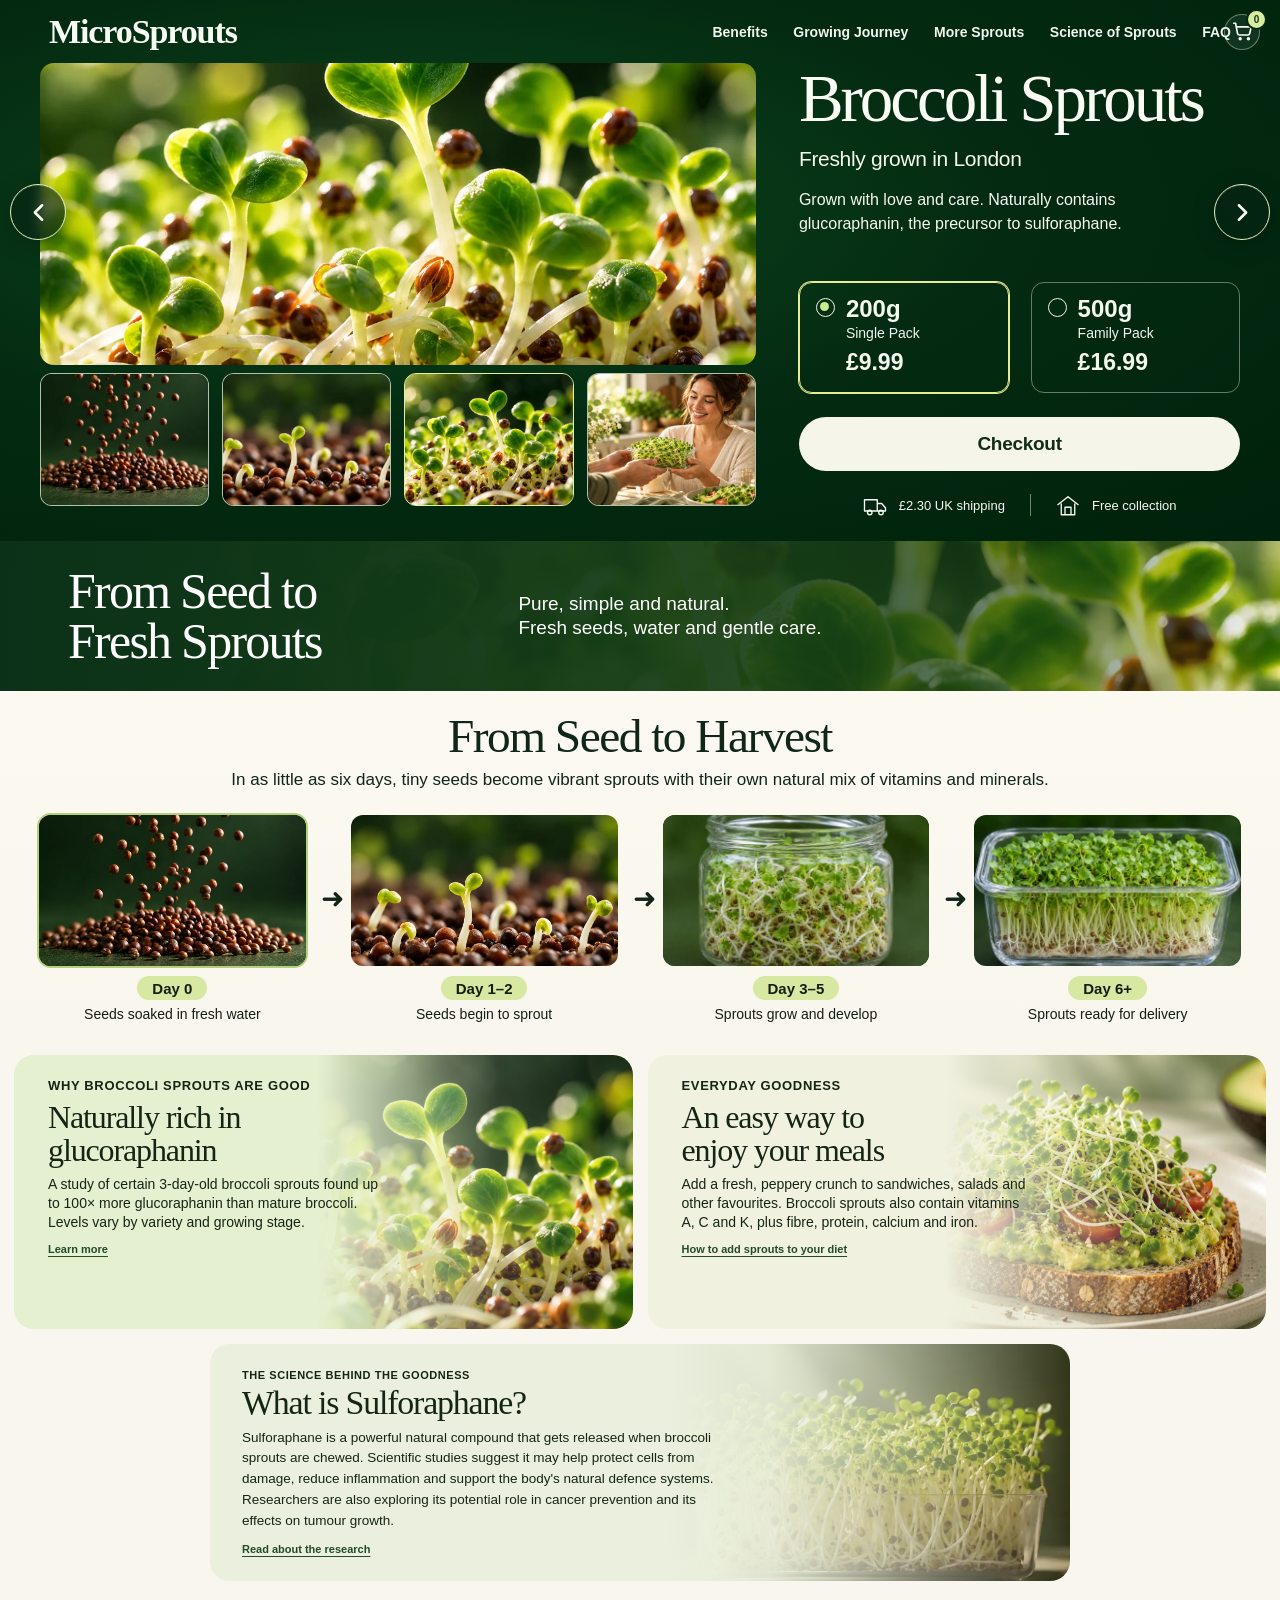
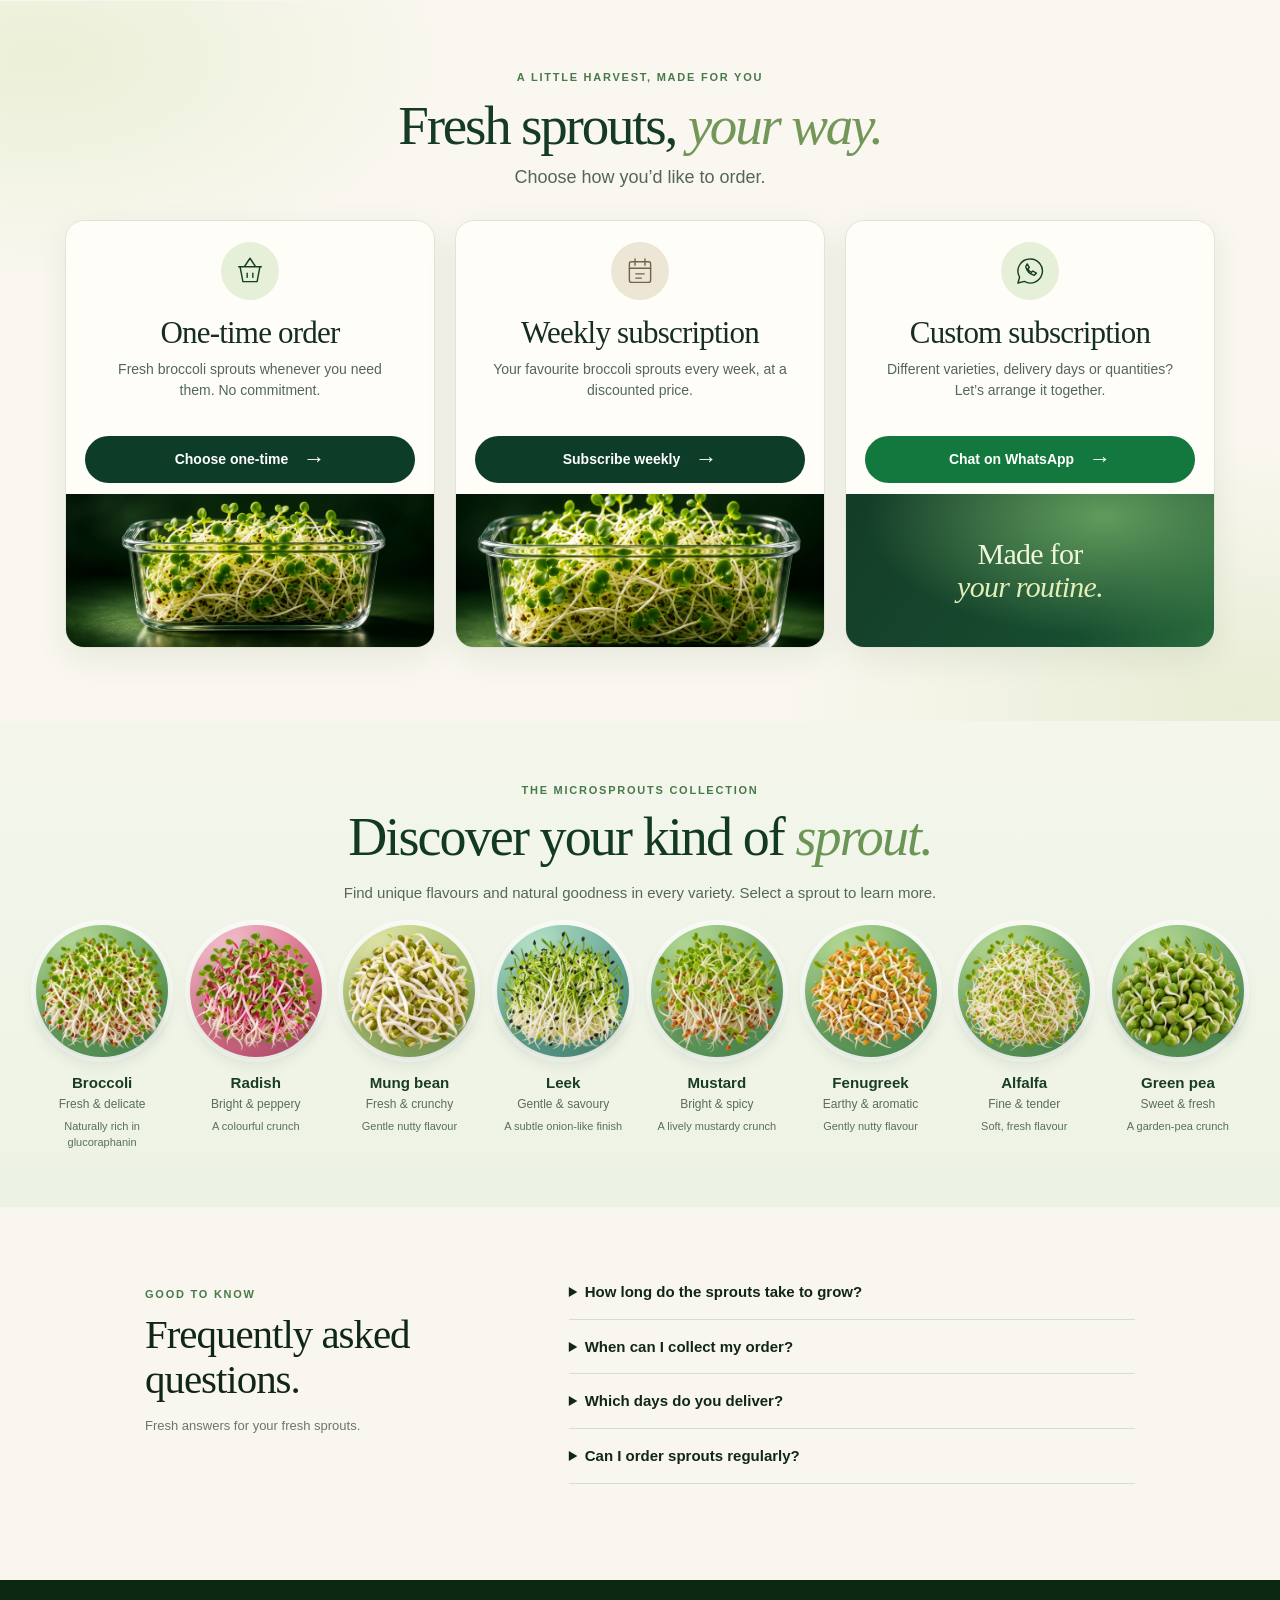
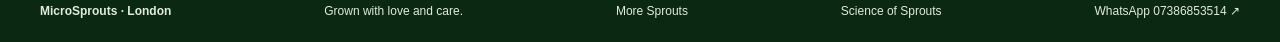
==== index.html @ b07bf392 "Show Broccoli macro as initial homepage photo and highlight third thumbnail" ====
<!doctype html>
<html lang="en-GB">
<head>
<meta charset="utf-8">
<meta name="viewport" content="width=device-width, initial-scale=1">
<meta name="theme-color" content="#042b12">
<meta name="description" content="MicroSprouts — fresh broccoli sprouts in London. Single Pack 200g £9.99, Family Pack 500g £16.99. Free collection or £2.30 UK shipping.">
<meta property="og:type" content="website">
<meta property="og:title" content="MicroSprouts — Fresh broccoli sprouts, grown in London">
<meta property="og:description" content="Fresh broccoli sprouts grown in small batches. Explore our Single Pack and Family Pack, then arrange collection or UK shipping.">
<title>MicroSprouts | Freshly grown in London</title>
<link rel="preload" as="image" href="assets/single-ornate-wide-v1.svg">
<link rel="preconnect" href="https://images.pexels.com" crossorigin>
<link rel="stylesheet" href="comp.css?v=sprout-gallery-4">
<link rel="stylesheet" href="hero-varieties.css?v=9">

<link rel="stylesheet" href="basket-flow.css?v=14">
<link rel="stylesheet" href="basket-crosspage.css?v=4">
<script src="comp.js?v=basket-preview-2" defer></script>
<script src="hero-varieties.js?v=15" defer></script>
<script src="cart-preview.js?v=20" defer></script>

</head>
<body>
<main id="top">
  <div class="site-hero" id="hero" data-hero-variety="broccoli">
    <header class="comp-nav">
      <a href="#top" class="wordmark">MicroSprouts</a>
      <nav aria-label="Main navigation">
        <ul class="comp-nav-links" id="nav-links">
          <li><a href="#benefits">Benefits</a></li>
          <li><a href="#journey">Growing Journey</a></li>
          <li><a href="sprouts.html">More Sprouts</a></li>
          <li><a href="science.html">Science of Sprouts</a></li>
          <li><a href="#faq">FAQ</a></li>
        </ul>
      </nav>
      <button type="button" class="nav-cart" id="open-cart" aria-label="Open shopping basket, 0 items" aria-haspopup="dialog" aria-controls="cart-overlay">
        <svg viewBox="0 0 24 24" aria-hidden="true" fill="none" stroke="currentColor" stroke-width="1.75" stroke-linecap="round" stroke-linejoin="round"><path d="M3 3h2l2.1 11.2a2 2 0 0 0 2 1.6h9.3a2 2 0 0 0 2-1.6L22 7H6"/><circle cx="10" cy="20" r="1"/><circle cx="19" cy="20" r="1"/></svg>
        <span class="nav-cart__count" id="nav-cart-count" aria-hidden="true">0</span>
      </button>
      <button type="button" class="menu-btn" id="menu-toggle" aria-controls="nav-links" aria-expanded="false">Menu ☰</button>
    </header>
    <nav class="hero-variety-nav" aria-label="Browse sprout varieties">
      <button type="button" class="hero-variety-arrow hero-variety-arrow--prev" id="hero-variety-prev" aria-label="Previous sprout variety"><svg viewBox="0 0 24 24" aria-hidden="true"><path d="m15 18-6-6 6-6"/></svg></button>
      <button type="button" class="hero-variety-arrow hero-variety-arrow--next" id="hero-variety-next" aria-label="Next sprout variety"><svg viewBox="0 0 24 24" aria-hidden="true"><path d="m9 18 6-6-6-6"/></svg></button>
    </nav>
    <section class="hero-content" id="products" aria-labelledby="product-heading">
      <div class="product-gallery" id="hero-product-gallery" aria-label="Broccoli sprouts gallery">
        <div class="gallery-main">
          <img id="hero-photo" src="assets/approved/macro.webp" width="1600" height="900" alt="Close-up of fresh broccoli sprouts, fine stems and paired green leaves" fetchpriority="high" decoding="async">
        </div>
        <div class="gallery-thumbs" id="gallery-thumbs">
          <button class="gallery-thumb" type="button" data-gallery="seeds" aria-label="View broccoli seeds ready to grow" aria-pressed="false"><img src="assets/approved/seeds.webp" width="400" height="300" alt="Broccoli seeds ready to grow" decoding="async"></button>
          <button class="gallery-thumb" type="button" data-gallery="germination" aria-label="View broccoli seeds germinating" aria-pressed="false"><img src="assets/approved/germination.webp" width="400" height="300" alt="Broccoli seeds starting to germinate" decoding="async"></button>
          <button class="gallery-thumb" type="button" data-gallery="macro" aria-label="View a close-up of broccoli sprouts" aria-pressed="true"><img src="assets/approved/macro.webp" width="400" height="300" alt="Fine stems and paired broccoli sprout leaves" decoding="async"></button>
          <button class="gallery-thumb" type="button" data-gallery="woman" aria-label="View a lifestyle image of a woman enjoying fresh greens" aria-pressed="false"><img src="assets/approved/woman.webp" width="400" height="300" alt="Woman enjoying fresh greens" decoding="async"></button>
        </div>
      </div>

      <div class="product-panel" id="hero-variety-panel">
        <div class="hero-variety-slide" id="hero-variety-slide">
          <h1 id="product-heading" aria-live="polite" aria-atomic="true">Broccoli Sprouts</h1>
        <p class="tagline">Freshly grown in London</p>
        <p class="description">Grown with love and care. Naturally contains glucoraphanin, the precursor to sulforaphane.</p>
        <div class="package-options" id="hero-package-options" aria-label="Choose your broccoli sprouts pack">

          <button type="button" class="package-option" data-pack="200" aria-pressed="true">
            <span class="radio-circle" aria-hidden="true"></span>
            <span class="package-info"><strong class="package-grams">200g</strong><span class="package-title">Single Pack</span><strong class="package-price">£9.99</strong></span>
          </button>
          <button type="button" class="package-option" data-pack="500" aria-pressed="false">
            <span class="radio-circle" aria-hidden="true"></span>
            <span class="package-info"><strong class="package-grams">500g</strong><span class="package-title">Family Pack</span><strong class="package-price">£16.99</strong></span>
          </button>
        </div>
        <button type="button" class="checkout-btn" data-pack="200" data-cart-open data-frequency="once" id="checkout-button" data-variety="broccoli" aria-label="Open shopping basket for this broccoli pack">Checkout</button>
        <div class="delivery-highlights">
          <span><svg viewBox="0 0 32 32" aria-hidden="true"><path d="M2 9h17v15H2zM19 14h6l5 6v4H19z"/><circle cx="9" cy="26" r="3"/><circle cx="24" cy="26" r="3"/></svg>£2.30 UK shipping</span>
          <i class="line" aria-hidden="true"></i>
          <span><svg viewBox="0 0 32 32" aria-hidden="true"><path d="M2 16 16 5l14 11M7 14v15h18V14M12 29V19h8v10"/></svg>Free collection</span>
          </div>
        </div>
      </div>
    </section>
  </div>

  <section class="banner" id="story" aria-labelledby="story-title">
    <h2 class="serif" id="story-title">From Seed to<br>Fresh Sprouts</h2>
    <p>Pure, simple and natural.<br>Fresh seeds, water and gentle care.</p>
  </section>

  <section class="growth-section" id="journey" aria-labelledby="journey-title">
    <h2 class="serif" id="journey-title">From Seed to Harvest</h2>
    <p class="growth-intro">In as little as six days, tiny seeds become vibrant sprouts with their own natural mix of vitamins and minerals.</p>
    <div class="growth-grid" role="group" aria-label="Our fresh sprout growing stages">
      <button type="button" class="growth-item" data-stage="0" aria-pressed="true" aria-label="Day zero: seeds soaked in fresh water">
        <span class="growth-image"><img src="assets/approved/seeds.webp" width="600" height="400" alt="Brown broccoli seeds ready for sprouting" loading="lazy" decoding="async"></span>
        <span class="day-badge">Day 0</span>
        <span class="growth-caption">Seeds soaked in fresh water</span>
      </button>
      <button type="button" class="growth-item" data-stage="1" aria-pressed="false" aria-label="Day one to two: seeds begin to sprout">
        <span class="growth-image"><img src="assets/approved/germination.webp" width="600" height="400" alt="Tiny broccoli sprouts emerging from seeds" loading="lazy" decoding="async"></span>
        <span class="day-badge">Day 1–2</span>
        <span class="growth-caption">Seeds begin to sprout</span>
      </button>
      <button type="button" class="growth-item" data-stage="2" aria-pressed="false" aria-label="Day three to five: young sprouts grow and develop">
        <span class="growth-image"><img src="assets/approved/day3-5-broccoli-2026.webp" width="1100" height="733" alt="Developing broccoli sprouts with delicate stems and paired green leaves growing in a clear glass jar" loading="lazy" decoding="async"></span>
        <span class="day-badge">Day 3–5</span>
        <span class="growth-caption">Sprouts grow and develop</span>
      </button>
      <button type="button" class="growth-item" data-stage="3" aria-pressed="false" aria-label="Day six and later: fresh sprouts ready for delivery">
        <span class="growth-image"><img src="assets/approved/day6-broccoli-2026.webp" width="1100" height="733" alt="Dense fresh broccoli sprouts with small green leaves in a rectangular glass container ready for harvest" loading="lazy" decoding="async"></span>
        <span class="day-badge">Day 6+</span>
        <span class="growth-caption">Sprouts ready for delivery</span>
      </button>
    </div>
  </section>

  <section class="benefits-section" id="benefits" aria-label="Broccoli sprouts and everyday goodness">
    <article class="benefit-card">
      <img class="benefit-bg" src="assets/approved/macro.webp" width="600" height="400" alt="" loading="lazy" decoding="async">
      <div class="benefit-eyebrow">WHY BROCCOLI SPROUTS ARE GOOD</div>
      <h3 class="serif">Naturally rich in<br>glucoraphanin</h3>
      <p>A study of certain 3-day-old broccoli sprouts found up to 100× more glucoraphanin than mature broccoli. Levels vary by variety and growing stage.</p>
      <a class="research-link" href="science.html#top">Learn more</a>
    </article>
    <article class="benefit-card">
      <img class="benefit-bg" src="assets/approved/toast.webp" width="600" height="400" alt="" loading="lazy" decoding="async">
      <div class="benefit-eyebrow">EVERYDAY GOODNESS</div>
      <h3 class="serif">An easy way to<br>enjoy your meals</h3>
      <p>Add a fresh, peppery crunch to sandwiches, salads and other favourites. Broccoli sprouts also contain vitamins A, C and K, plus fibre, protein, calcium and iron.</p>
      <a class="research-link" href="sprouts.html#how-to-eat">How to add sprouts to your diet</a>
    </article>
    <article class="benefit-card benefit-card--sulforaphane" aria-labelledby="sulforaphane-title">
      <img class="benefit-bg" src="assets/tray.webp" alt="" loading="lazy" width="520" height="300">
      <div class="benefit-eyebrow">THE SCIENCE BEHIND THE GOODNESS</div>
      <h3 class="serif" id="sulforaphane-title">What is Sulforaphane?</h3>
      <p>Sulforaphane is a powerful natural compound that gets released when broccoli sprouts are chewed. Scientific studies suggest it may help protect cells from damage, reduce inflammation and support the body's natural defence systems. Researchers are also exploring its potential role in cancer prevention and its effects on tumour growth.</p>
      <a class="research-link" href="science.html#top">Read about the research</a>
    </article>
  </section>

  <section class="order-choice-section" id="order-options" aria-labelledby="order-options-title">
    <div class="order-choice-section__intro">
      <p class="sprout-showcase__eyebrow">A LITTLE HARVEST, MADE FOR YOU</p>
      <h2 class="serif" id="order-options-title">Fresh sprouts, <em>your way.</em></h2>
      <p>Choose how you’d like to order.</p>
    </div>
    <div class="order-choice-grid">
      <article class="order-choice-card">
        <div class="order-choice-card__icon" aria-hidden="true">
          <svg viewBox="0 0 48 48" fill="none" stroke="currentColor" stroke-width="2" stroke-linecap="round" stroke-linejoin="round"><path d="M10 18h28l-4 21H14L10 18ZM16 18l8-12 8 12M8 18h32M20 27v6M28 27v6"/></svg>
        </div>
        <h3 class="serif">One-time order</h3>
        <p>Fresh broccoli sprouts whenever you need them. No commitment.</p>
        <a class="order-choice-card__action" href="#basket" data-cart-open data-frequency="once">Choose one-time <span aria-hidden="true">→</span></a>
        <div class="order-choice-card__visual">
          <img src="assets/approved/week.webp" width="512" height="340" loading="lazy" decoding="async" alt="Freshly grown broccoli sprouts">
        </div>
      </article>
      <article class="order-choice-card">
        <div class="order-choice-card__icon order-choice-card__icon--warm" aria-hidden="true">
          <svg viewBox="0 0 48 48" fill="none" stroke="currentColor" stroke-width="2" stroke-linecap="round" stroke-linejoin="round"><rect x="9" y="11" width="30" height="29" rx="3"/><path d="M17 7v9M31 7v9M9 20h30M18 28h12M18 34h8"/></svg>
        </div>
        <h3 class="serif">Weekly subscription</h3>
        <p>Your favourite broccoli sprouts every week, at a discounted price.</p>
        <a class="order-choice-card__action" href="#basket" data-cart-open data-frequency="weekly">Subscribe weekly <span aria-hidden="true">→</span></a>
        <div class="order-choice-card__visual">
          <img src="assets/approved/family.webp" width="512" height="340" loading="lazy" decoding="async" alt="A freshly grown family-size harvest of broccoli sprouts">
        </div>
      </article>
      <article class="order-choice-card order-choice-card--custom">
        <div class="order-choice-card__icon" aria-hidden="true">
          <svg viewBox="0 0 48 48" fill="none" stroke="currentColor" stroke-width="2" stroke-linecap="round" stroke-linejoin="round"><path d="M24 7a17 17 0 0 0-14.7 25.5L7 41l9-2.3A17 17 0 1 0 24 7Z"/><path d="M18 18c1.5 6 6 10.5 12 12l3-3-5-3-2 2c-2-1-4-3-5-5l2-2-3-5-2 4Z"/></svg>
        </div>
        <h3 class="serif">Custom subscription</h3>
        <p>Different varieties, delivery days or quantities? Let’s arrange it together.</p>
        <a class="order-choice-card__action order-choice-card__action--whatsapp" href="https://wa.me/447386853514?text=Hello%20MicroSprouts%21%20I%27d%20like%20to%20discuss%20a%20custom%20sprouts%20subscription." target="_blank" rel="noopener noreferrer">Chat on WhatsApp <span aria-hidden="true">→</span></a>
        <div class="order-choice-card__visual order-choice-card__visual--custom" aria-hidden="true">
          <span class="order-choice-card__custom-emblem">Made for<br><em>your routine.</em></span>
        </div>
      </article>
    </div>
  </section>

  <section class="sprout-showcase" id="explore-sprouts" aria-labelledby="sprout-showcase-title">
    <div class="sprout-showcase__intro">
      <p class="sprout-showcase__eyebrow">THE MICROSPROUTS COLLECTION</p>
      <h2 class="serif" id="sprout-showcase-title">Discover your kind of <em>sprout.</em></h2>
      <p>Find unique flavours and natural goodness in every variety. Select a sprout to learn more.</p>
    </div>
    <div class="sprout-gallery">
      <div class="sprout-gallery__viewport" id="sprout-scroll" aria-label="All eight sprout varieties">
        <div class="sprout-gallery__grid">
        <a class="sprout-tile" href="sprouts.html#broccoli" aria-label="Discover Broccoli sprouts">
          <span class="sprout-orb sprout-orb--broccoli">
            <span class="sprout-orb__letter" aria-hidden="true">B</span>
            <span class="sprout-orb__photo" aria-hidden="true" style="background-image:url('assets/sprout-orbs/broccoli.webp')"></span>
          </span>
          <strong class="sprout-tile__title">Broccoli</strong>
          <span class="sprout-tile__subtitle">Fresh & delicate</span>
          <span class="sprout-tile__price">Naturally rich in glucoraphanin</span>
        </a>
        <a class="sprout-tile" href="sprouts.html#radish" aria-label="Discover Radish sprouts">
          <span class="sprout-orb sprout-orb--radish">
            <span class="sprout-orb__letter" aria-hidden="true">R</span>
            <span class="sprout-orb__photo" aria-hidden="true" style="background-image:url('assets/sprout-orbs/radish.webp')"></span>
          </span>
          <strong class="sprout-tile__title">Radish</strong>
          <span class="sprout-tile__subtitle">Bright & peppery</span>
          <span class="sprout-tile__price">A colourful crunch</span>
        </a>
        <a class="sprout-tile" href="sprouts.html#mung-bean" aria-label="Discover Mung bean sprouts">
          <span class="sprout-orb sprout-orb--mung">
            <span class="sprout-orb__letter" aria-hidden="true">M</span>
            <span class="sprout-orb__photo" aria-hidden="true" style="background-image:url('assets/sprout-orbs/mung-bean.webp')"></span>
          </span>
          <strong class="sprout-tile__title">Mung bean</strong>
          <span class="sprout-tile__subtitle">Fresh & crunchy</span>
          <span class="sprout-tile__price">Gentle nutty flavour</span>
        </a>
        <a class="sprout-tile" href="sprouts.html#leek" aria-label="Discover Leek sprouts">
          <span class="sprout-orb sprout-orb--leek">
            <span class="sprout-orb__letter" aria-hidden="true">L</span>
            <span class="sprout-orb__photo" aria-hidden="true" style="background-image:url('assets/sprout-orbs/leek.webp')"></span>
          </span>
          <strong class="sprout-tile__title">Leek</strong>
          <span class="sprout-tile__subtitle">Gentle & savoury</span>
          <span class="sprout-tile__price">A subtle onion-like finish</span>
        </a>
        <a class="sprout-tile" href="sprouts.html#mustard" aria-label="Discover Mustard sprouts">
          <span class="sprout-orb sprout-orb--mustard">
            <span class="sprout-orb__photo" aria-hidden="true" style="background-image:url('assets/sprout-orbs/mustard.webp')"></span>
          </span>
          <strong class="sprout-tile__title">Mustard</strong>
          <span class="sprout-tile__subtitle">Bright & spicy</span>
          <span class="sprout-tile__price">A lively mustardy crunch</span>
        </a>
        <a class="sprout-tile" href="sprouts.html#fenugreek" aria-label="Discover Fenugreek sprouts">
          <span class="sprout-orb sprout-orb--fenugreek">
            <span class="sprout-orb__photo" aria-hidden="true" style="background-image:url('assets/sprout-orbs/fenugreek.webp')"></span>
          </span>
          <strong class="sprout-tile__title">Fenugreek</strong>
          <span class="sprout-tile__subtitle">Earthy & aromatic</span>
          <span class="sprout-tile__price">Gently nutty flavour</span>
        </a>
        <a class="sprout-tile" href="sprouts.html#alfalfa" aria-label="Discover Alfalfa sprouts">
          <span class="sprout-orb sprout-orb--alfalfa">
            <span class="sprout-orb__photo" aria-hidden="true" style="background-image:url('assets/sprout-orbs/alfalfa.webp')"></span>
          </span>
          <strong class="sprout-tile__title">Alfalfa</strong>
          <span class="sprout-tile__subtitle">Fine & tender</span>
          <span class="sprout-tile__price">Soft, fresh flavour</span>
        </a>
        <a class="sprout-tile" href="sprouts.html#green-pea" aria-label="Discover Green pea sprouts">
          <span class="sprout-orb sprout-orb--green-pea">
            <span class="sprout-orb__photo" aria-hidden="true" style="background-image:url('assets/sprout-orbs/green-pea.webp')"></span>
          </span>
          <strong class="sprout-tile__title">Green pea</strong>
          <span class="sprout-tile__subtitle">Sweet & fresh</span>
          <span class="sprout-tile__price">A garden-pea crunch</span>
        </a>
        </div>
      </div>
    </div>
  </section>

  <section class="faq" id="faq" aria-labelledby="faq-title">
    <div class="faq-inner">
      <div class="faq-intro">
        <p class="faq-eyebrow">GOOD TO KNOW</p>
        <h2 class="serif" id="faq-title">Frequently asked<br>questions.</h2>
        <p>Fresh answers for your fresh sprouts.</p>
      </div>
      <div class="faq-questions">
        <details><summary>How long do the sprouts take to grow?</summary><p>At least six days. The website requires seven days' advance notice to allow a buffer.</p></details>
        <details><summary>When can I collect my order?</summary><p>Collection can be requested on any day, subject to an agreed collection window. The location is confirmed privately.</p></details>
        <details><summary>Which days do you deliver?</summary><p>Shipping is available across the UK, with preferred dates Tuesday to Friday. It costs £2.30 for one-time orders and is free with weekly subscriptions.</p></details>
        <details><summary>Can I order sprouts regularly?</summary><p>Yes. Choose a weekly or fortnightly subscription at checkout, with lower pack prices and free UK shipping. Stripe automatically bills each period, and you can manage or cancel future renewals through the secure customer portal.</p></details>
      </div>

    </div>
  </section>
</main>

  <div id="cart-overlay" class="cart-overlay" hidden>
    <div class="cart-overlay__backdrop" data-cart-close aria-hidden="true"></div>
    <section class="cart-overlay__panel basket-flow" id="basket" role="dialog" aria-modal="true" aria-labelledby="basket-title" tabindex="-1">
      <div class="cart-overlay__top">
        <div>
          <h2 id="basket-title" class="serif basket-drawer-title">Your basket</h2>
        </div>
        <button type="button" class="cart-overlay__close" id="close-cart" data-cart-close aria-label="Close shopping basket">Close <span aria-hidden="true">×</span></button>
      </div>
      <form id="basket-flow-form" class="basket-flow__form" novalidate>
        <div class="basket-flow__body">
          <div class="basket-flow__empty" id="basket-empty">
            <p>Your basket is empty.</p>
            <button type="button" id="basket-start" class="basket-flow__start" aria-expanded="false" aria-controls="basket-sprout-picker">Add Sprouts <span aria-hidden="true">+</span></button>
            
          </div>
          <div id="basket-picker-home" class="basket-flow__picker-home">
          <section class="basket-sprout-picker" id="basket-sprout-picker" aria-label="Choose your sprouts" hidden>
              <div class="basket-sprout-picker__heading">
                <span>Add Your Favorite</span>
              </div>
              <div id="basket-sprout-track" class="basket-sprout-track" role="list" aria-roledescription="carousel" aria-label="Eight draggable sprout varieties">
                <article role="listitem" class="basket-sprout-card basket-sprout-card--broccoli" data-sprout-card="broccoli" aria-label="Broccoli sprouts">
                  <button type="button" class="basket-sprout-card__hit" data-sprout-add="broccoli" aria-label="Add Broccoli sprouts to basket">
                    <span class="basket-sprout-card__visual"><img src="assets/sprout-orbs/broccoli.webp" width="260" height="136" alt="Broccoli sprouts" loading="lazy" draggable="false" decoding="async"></span>
                    <span class="basket-sprout-card__content">
                      <span class="basket-sprout-card__name">Broccoli sprouts</span>
                      <span class="basket-sprout-card__description">Fresh · gently peppery</span>
                    </span>
                  </button>
                </article>
                <article role="listitem" class="basket-sprout-card basket-sprout-card--radish" data-sprout-card="radish" aria-label="Radish sprouts">
                  <button type="button" class="basket-sprout-card__hit" data-sprout-add="radish" aria-label="Add Radish sprouts to basket">
                    <span class="basket-sprout-card__visual"><img src="assets/sprout-orbs/radish.webp" width="260" height="136" alt="Radish sprouts" loading="lazy" draggable="false" decoding="async"></span>
                    <span class="basket-sprout-card__content">
                      <span class="basket-sprout-card__name">Radish sprouts</span>
                      <span class="basket-sprout-card__description">Bold · peppery</span>
                    </span>
                  </button>
                </article>
                <article role="listitem" class="basket-sprout-card basket-sprout-card--mung-bean" data-sprout-card="mung-bean" aria-label="Mung bean sprouts">
                  <button type="button" class="basket-sprout-card__hit" data-sprout-add="mung-bean" aria-label="Add Mung bean sprouts to basket">
                    <span class="basket-sprout-card__visual"><img src="assets/sprout-orbs/mung-bean.webp" width="260" height="136" alt="Mung bean sprouts" loading="lazy" draggable="false" decoding="async"></span>
                    <span class="basket-sprout-card__content">
                      <span class="basket-sprout-card__name">Mung bean sprouts</span>
                      <span class="basket-sprout-card__description">Crunchy · mild</span>
                    </span>
                  </button>
                </article>
                <article role="listitem" class="basket-sprout-card basket-sprout-card--leek" data-sprout-card="leek" aria-label="Leek sprouts">
                  <button type="button" class="basket-sprout-card__hit" data-sprout-add="leek" aria-label="Add Leek sprouts to basket">
                    <span class="basket-sprout-card__visual"><img src="assets/sprout-orbs/leek.webp" width="260" height="136" alt="Leek sprouts" loading="lazy" draggable="false" decoding="async"></span>
                    <span class="basket-sprout-card__content">
                      <span class="basket-sprout-card__name">Leek sprouts</span>
                      <span class="basket-sprout-card__description">Delicate · savoury</span>
                    </span>
                  </button>
                </article>
                <article role="listitem" class="basket-sprout-card basket-sprout-card--mustard" data-sprout-card="mustard" aria-label="Mustard sprouts">
                  <button type="button" class="basket-sprout-card__hit" data-sprout-add="mustard" aria-label="Add Mustard sprouts to basket">
                    <span class="basket-sprout-card__visual"><img src="assets/sprout-orbs/mustard.webp" width="260" height="136" alt="Mustard sprouts" loading="lazy" draggable="false" decoding="async"></span>
                    <span class="basket-sprout-card__content">
                      <span class="basket-sprout-card__name">Mustard sprouts</span>
                      <span class="basket-sprout-card__description">Bright · spicy</span>
                    </span>
                  </button>
                </article>
                <article role="listitem" class="basket-sprout-card basket-sprout-card--fenugreek" data-sprout-card="fenugreek" aria-label="Fenugreek sprouts">
                  <button type="button" class="basket-sprout-card__hit" data-sprout-add="fenugreek" aria-label="Add Fenugreek sprouts to basket">
                    <span class="basket-sprout-card__visual"><img src="assets/sprout-orbs/fenugreek.webp" width="260" height="136" alt="Fenugreek sprouts" loading="lazy" draggable="false" decoding="async"></span>
                    <span class="basket-sprout-card__content">
                      <span class="basket-sprout-card__name">Fenugreek sprouts</span>
                      <span class="basket-sprout-card__description">Earthy · aromatic</span>
                    </span>
                  </button>
                </article>
                <article role="listitem" class="basket-sprout-card basket-sprout-card--alfalfa" data-sprout-card="alfalfa" aria-label="Alfalfa sprouts">
                  <button type="button" class="basket-sprout-card__hit" data-sprout-add="alfalfa" aria-label="Add Alfalfa sprouts to basket">
                    <span class="basket-sprout-card__visual"><img src="assets/sprout-orbs/alfalfa.webp" width="260" height="136" alt="Alfalfa sprouts" loading="lazy" draggable="false" decoding="async"></span>
                    <span class="basket-sprout-card__content">
                      <span class="basket-sprout-card__name">Alfalfa sprouts</span>
                      <span class="basket-sprout-card__description">Tender · mild</span>
                    </span>
                  </button>
                </article>
                <article role="listitem" class="basket-sprout-card basket-sprout-card--green-pea" data-sprout-card="green-pea" aria-label="Green pea sprouts">
                  <button type="button" class="basket-sprout-card__hit" data-sprout-add="green-pea" aria-label="Add Green pea sprouts to basket">
                    <span class="basket-sprout-card__visual"><img src="assets/sprout-orbs/green-pea.webp" width="260" height="136" alt="Green pea sprouts" loading="lazy" draggable="false" decoding="async"></span>
                    <span class="basket-sprout-card__content">
                      <span class="basket-sprout-card__name">Green pea sprouts</span>
                      <span class="basket-sprout-card__description">Fresh · gently sweet</span>
                    </span>
                  </button>
                </article>
              </div>
            </section>
          </div>
          <div class="basket-flow__previous" id="basket-other-items" aria-label="Your sprout packs in order of addition">
          <section class="basket-flow__current" id="basket-current-item" aria-label="Sprout pack being configured">
          <button type="button" class="basket-flow__mini-remove basket-flow__current-remove" id="basket-remove-entry" aria-label="Remove this sprout pack" hidden>×</button>
          <div class="basket-flow__selections" id="basket-selections" aria-label="Current pack selections">
            <button type="button" data-edit-step="pack" id="basket-selected-pack" hidden></button>
            <button type="button" data-edit-step="order" id="basket-selected-order" hidden></button>
            <button type="button" data-edit-step="delivery" id="basket-selected-delivery" hidden></button>
          </div>
          <div class="basket-flow__product">
            <img id="basket-current-photo" src="assets/sprout-orbs/broccoli.webp" width="110" height="110" alt="Fresh broccoli sprouts">
            <div class="basket-flow__product-name">
              <strong id="basket-current-name">Broccoli Sprouts</strong>
              <p>Freshly grown in London</p>
            </div>
            <div class="basket-flow__current-cost">
              <strong class="basket-flow__current-price" id="basket-current-price" hidden></strong>
              <small class="basket-flow__shipping-note" id="basket-current-shipping" hidden></small>
            </div>
          </div>
          <div class="basket-flow__stage" id="basket-stage" aria-live="polite">
            <section data-basket-stage="pack" aria-labelledby="basket-pack-label">
              <h3 id="basket-pack-label">Choose your pack</h3>
              <div class="basket-flow__choices">
                <button type="button" class="basket-flow__choice" data-flow-pack="200">
                  <strong>200g</strong><span>Single Pack</span>
                  <small id="basket-pack-200-price">£9.99</small>
                </button>
                <button type="button" class="basket-flow__choice" data-flow-pack="500">
                  <strong>500g</strong><span>Family Pack</span>
                  <small id="basket-pack-500-price">£16.99</small>
                </button>
              </div>
            </section>
            <section data-basket-stage="order" aria-labelledby="basket-order-label" hidden>
              <h3 id="basket-order-label">How often?</h3>
              <div class="basket-flow__choices">
                <button type="button" class="basket-flow__choice" data-flow-order="once"><strong>One-time</strong><span>Order once</span></button>
                <button type="button" class="basket-flow__choice" data-flow-order="weekly"><strong>Weekly</strong><span>Subscribe &amp; save</span></button>
              </div>
            </section>
            <section data-basket-stage="delivery" aria-labelledby="basket-delivery-label" hidden>
              <h3 id="basket-delivery-label">How should we get it to you?</h3>
              <div class="basket-flow__choices">
                <button type="button" class="basket-flow__choice" data-flow-method="pickup"><strong>Collection</strong><span>Free</span></button>
                <button type="button" class="basket-flow__choice" data-flow-method="delivery"><strong>Shipping</strong><span id="basket-delivery-price">UK · £2.30</span></button>
              </div>
            </section>

          </div>
          </section>
          </div>
          <div class="basket-flow__items" id="basket-items-control" hidden>
            <button type="button" id="basket-add-another">+ Another broccoli pack</button>
            <button type="button" id="basket-add-variety">+ Choose another variety</button>
          </div>
        </div>
          <div class="basket-flow__shared" id="basket-shared-details">
            <section data-basket-stage="details" aria-label="Order details" hidden>
              <div class="basket-flow__calendar" aria-label="Preferred date">
                <div class="basket-flow__month-heading">
                  <span id="basket-calendar-month" class="basket-flow__month-name"></span>
                </div>
                <div class="basket-flow__calendar-strip">
                  <button type="button" class="basket-flow__calendar-arrow" id="basket-calendar-prev" aria-label="Previous available dates">‹</button>
                  <div class="basket-flow__calendar-grid" id="basket-calendar-grid" role="group" aria-label="Choose an available date Tuesday to Friday"></div>
                  <button type="button" class="basket-flow__calendar-arrow" id="basket-calendar-next" aria-label="Next available dates">›</button>
                </div>
                <input id="basket-date" type="hidden" required>
                <p class="basket-flow__visually-hidden" id="basket-date-label" aria-live="polite">Choose a Tuesday–Friday date</p>
              </div>
            </section>
          </div>
        <div id="basket-picker-dock" class="basket-flow__carousel-dock" hidden></div>
        <div class="basket-flow__footer">
          <div class="basket-flow__total">
            <div><span id="basket-total-type">Your sprouts</span><small id="basket-total-note">Choose a pack to begin</small></div>
            <strong id="basket-total">—</strong>
          </div>
          <p class="basket-flow__error" id="basket-error" role="status" aria-live="polite" hidden></p>
          <button type="submit" class="basket-flow__pay" id="basket-pay" hidden disabled>Continue to payment <span aria-hidden="true">→</span></button>
        </div>
      </form>
    </section>
    <div class="basket-bulk-overlay" id="basket-bulk-overlay" hidden>
      <div class="basket-bulk-overlay__backdrop" data-bulk-close aria-hidden="true"></div>
      <section class="basket-bulk-card" role="dialog" aria-modal="true" aria-labelledby="basket-bulk-title" aria-describedby="basket-bulk-description" tabindex="-1">
        <button type="button" class="basket-bulk-card__close" id="basket-bulk-close" data-bulk-close aria-label="Close bulk order enquiry">×</button>
        <span class="basket-bulk-card__eyebrow">A LITTLE SOMETHING EXTRA</span>
        <h2 class="basket-bulk-card__title" id="basket-bulk-title">Planning a larger order?</h2>
        <p class="basket-bulk-card__description" id="basket-bulk-description">We’d love to grow it for you. For orders of more than 10 packs, get in touch and we’ll work out a <strong>personal bulk discount</strong>, check availability and arrange the best collection or delivery option for you.</p>
        <a class="basket-bulk-card__whatsapp" id="basket-bulk-whatsapp" href="https://wa.me/447386853514" target="_blank" rel="noopener noreferrer">Let's chat on WhatsApp <span aria-hidden="true">↗</span></a>
        <p class="basket-bulk-card__footnote">Your current basket is saved here, just as you left it.</p>
      </section>
    </div>
  </div>

<footer class="footer"><div class="footer-inner"><strong>MicroSprouts · London</strong><span>Grown with love and care.</span><a href="sprouts.html">More Sprouts</a><a href="science.html">Science of Sprouts</a><a href="https://wa.me/447386853514" target="_blank" rel="noopener noreferrer">WhatsApp 07386853514 ↗</a></div></footer>
</body>
</html>
---- comp.css ----
/* MicroSprouts — approved comp, 2026-10-26.
   Desktop reference viewport: 1169 × 1279. */
:root{--night:#042b12;--night-dark:#00210b;--night-lit:#0d3e16;--cream:#f8f6ee;--lime:#d6e9a7;--ink:#102617;--muted:#6b756b;--line:#dfe5d4;font-family:Arial,Helvetica,sans-serif;color-scheme:light}
*,*::before,*::after{box-sizing:border-box}
html{scroll-behavior:smooth;scroll-padding-top:72px}
body{margin:0;background:var(--cream);color:var(--ink);-webkit-font-smoothing:antialiased}
h1,h2,h3,p{margin:0}
img{max-width:100%;display:block}
button,input,select{font:inherit}
button{cursor:pointer}
a{color:inherit}
[hidden]{display:none!important}
:focus-visible{outline:3px solid #e5ef95;outline-offset:3px}
.serif{font-family:Georgia,"Times New Roman",serif;font-weight:400}
.site-hero{background:radial-gradient(ellipse at 32% 38%,#0c461c 0%,var(--night) 48%,var(--night-dark) 100%);color:#f7f8ef;overflow:hidden}
.comp-nav{height:63px;max-width:1440px;padding:0 clamp(20px,4.2vw,49px);display:flex;align-items:center;justify-content:space-between;margin:auto}
.wordmark{font-family:Georgia,"Times New Roman",serif;font-size:34px;letter-spacing:-.032em;font-weight:bold;text-decoration:none;color:#f8fbf4}
.comp-nav-links{display:flex;align-items:center;gap:38px;list-style:none;margin:0;padding:0}
.comp-nav-links a{font-size:14px;font-weight:600;color:#f0f5ed;text-decoration:none}
.comp-nav-links a:hover{text-decoration:underline;text-underline-offset:5px}
.menu-btn{display:none;border:1px solid #ffffff45;border-radius:8px;color:#fff;background:transparent;padding:9px;font-size:13px}
.hero-content{max-width:1440px;display:grid;grid-template-columns:minmax(0,1.59fr) minmax(0,.98fr);gap:clamp(24px,3.5vw,43px);padding:0 clamp(20px,3.1vw,40px) 24px;margin:auto;align-items:start}
.gallery-main{height:302px;background:#092c11;border-radius:14px;overflow:hidden;position:relative}
.gallery-main img{width:100%;height:100%;object-fit:cover;object-position:center 52%}
/* Wide composite photographs: full approved sprouts and plates, no side panels. */
.gallery-main img.is-pack-photo{object-fit:cover;object-position:center}
.gallery-main:hover img:not(.is-pack-photo){transform:scale(1.015)}
.gallery-thumbs{display:grid;grid-template-columns:repeat(4,minmax(0,1fr));gap:13px;margin-top:8px}
.gallery-thumb{padding:0;border:1.5px solid #fbfff0ad;border-radius:12px;position:relative;height:133px;overflow:hidden;background:#153e1c;transition:border-color .17s ease,transform .17s ease}
.gallery-thumb:hover{transform:translateY(-2px)}
.gallery-thumb[aria-pressed="true"]{border-color:#e4f0a5;box-shadow:inset 0 0 0 1px #e4f0a5}
.gallery-thumb img{height:100%;width:100%;object-fit:cover;object-position:center}
.gallery-thumb:nth-child(4) img{object-position:50% 31%}
.product-panel{padding:1px 0 0}
.product-panel h1{font-family:Georgia,"Times New Roman",serif;font-size:clamp(48px,5.45vw,67px);font-weight:400;letter-spacing:-.045em;line-height:1.02;color:#fafbf2}
.product-panel .tagline{font-size:21px;line-height:1.3;margin:9px 0 16px;letter-spacing:-.015em}
.product-panel .description{font-size:16px;line-height:1.5;margin:0 0 22px;max-width:400px}
.package-options{display:grid;grid-template-columns:1fr 1fr;gap:22px;margin-bottom:24px}
.package-option{color:#f6f9ed;border:1.5px solid #9baca0a0;border-radius:13px;padding:14px 11px 14px 16px;min-height:107px;background:transparent;text-align:left;display:grid;grid-template-columns:22px 1fr;column-gap:8px;align-content:start}
.package-option[aria-pressed="true"]{border-color:#e7ed94;box-shadow:0 0 0 1px #e7ed94}
.radio-circle{border:1.7px solid #f1f5e3;border-radius:50%;width:19px;height:19px;align-self:start;position:relative;margin-top:1px}
.package-option[aria-pressed="true"] .radio-circle::after{content:"";position:absolute;width:9px;height:9px;background:#caeb8e;border-radius:50%;inset:3.2px}
.package-info{display:flex;flex-direction:column;gap:4px;align-items:flex-start}
.package-grams{font-size:24px;font-weight:700;line-height:1}
.package-title{font-size:14px;color:#f2f4ee}
.package-price{font-size:23px;font-weight:700;line-height:1.3;margin-top:3px}
.checkout-btn{border:0;background:#f5f6e9;color:#132c16;border-radius:999px;font-size:19px;font-weight:600;letter-spacing:-.015em;min-height:54px;display:flex;align-items:center;justify-content:center;text-decoration:none;width:100%;transition:background .2s,transform .2s}
.checkout-btn:hover{background:#e6efcf;transform:translateY(-1px)}
.delivery-highlights{display:flex;gap:25px;align-items:center;justify-content:center;margin:22px 0 0;font-size:13px;color:#f8f8f1}
.delivery-highlights span{display:inline-flex;align-items:center;gap:12px;white-space:nowrap}
.delivery-highlights svg{width:24px;height:24px;stroke:currentColor;fill:none;stroke-width:1.8;stroke-linejoin:round}
.delivery-highlights .line{height:22px;width:1px;background:#bed2af94}
.trust-caption{font-size:11px;text-align:center;margin-top:10px;color:#b8c9b4}
.banner{min-height:150px;display:grid;grid-template-columns:34% 1px 38% auto;align-items:center;gap:36px;padding:20px clamp(20px,5.5vw,68px);position:relative;background:linear-gradient(90deg,#133e16 0%,#143b16aa 63%,#14471700 100%),url("assets/approved/macro.webp") right 45%/cover;color:#fff}
.banner::before{content:"";position:absolute;inset:0;pointer-events:none;background:linear-gradient(90deg,#0b3118 0%,#163e17c4 56%,transparent 100%)}
.banner>*{position:relative}
.banner h2{font-size:clamp(37px,4.1vw,50px);line-height:1.01;letter-spacing:-.035em}
.banner .separator{width:1px;height:70px;background:#edf6dcc9}
.banner p{font-size:19px;line-height:1.3;max-width:390px}
.growth-section{padding:18px clamp(20px,3.1vw,39px) 31px;text-align:center;background:linear-gradient(180deg,#fcf9f0,#f9f7ed)}
.growth-section h2{font-size:clamp(35px,3.7vw,49px);letter-spacing:-.032em}
.growth-intro{font-size:17px;margin-top:7px}
.growth-grid{display:grid;grid-template-columns:repeat(4,minmax(0,1fr));gap:45px;margin-top:25px}
.growth-item{position:relative;border:0;background:transparent;padding:0;text-align:center;color:#161c16;min-width:0}
.growth-item:not(:last-child):after{content:"➜";font-size:28px;position:absolute;right:-38px;top:67px;font-family:Georgia,serif;font-weight:400;color:#132519}
.growth-image{height:151px;width:100%;border-radius:12px;overflow:hidden;display:block;background:#12321b}
.growth-image img{width:100%;height:100%;object-fit:cover}
.growth-item:nth-child(3) .growth-image img{object-position:center 44%}
.day-badge{display:inline-block;font-size:15px;font-weight:bold;border-radius:28px;background:#d6e8a1;padding:4px 15px 3px;margin:10px 0 6px;line-height:1.15}
.growth-caption{display:block;font-size:14px;line-height:1.25}
.growth-item[aria-pressed="true"] .growth-image{box-shadow:0 0 0 2px #b4cf7e}
.benefits-section{max-width:1440px;padding:0 14px 20px;margin:auto;display:grid;grid-template-columns:1fr 1fr;gap:15px;background:var(--cream)}
.benefit-card{height:226px;border-radius:20px;background-color:#e8f0cf;overflow:hidden;position:relative;padding:23px 34px;color:#152515;isolation:isolate}
.benefit-card::after{content:"";position:absolute;inset:0;pointer-events:none;background:linear-gradient(90deg,#e5f0d1 0%,#e5f0d1 49%,#e5f0d133 78%,transparent 100%);z-index:-1}
.benefit-card .benefit-bg{position:absolute;z-index:-2;inset:0 0 0 auto;width:67%;height:100%;object-fit:cover;object-position:center}
.benefit-card:nth-child(2){background:#eff1dc}
.benefit-card:nth-child(2)::after{background:linear-gradient(90deg,#f0f1df 0%,#f0f1df 48%,#f0f1df26 80%,transparent 100%)}
.benefit-eyebrow{font-size:13px;letter-spacing:.05em;font-weight:700;margin-bottom:8px}
.benefit-card h3{font-size:clamp(25px,2.5vw,35px);line-height:1.02;letter-spacing:-.035em;margin-bottom:9px;max-width:360px}
.benefit-card p{font-size:14px;line-height:1.36;max-width:345px}

/* Approved centred explanatory card: same editorial family, smaller true sprout leaves. */
.benefit-card--sulforaphane{
 grid-column:1/-1;
 justify-self:center;
 width:min(100%,860px);
 height:172px;
 padding:19px 32px;
 background:#eaf0dd;
}
.benefit-card--sulforaphane::after{
 background:linear-gradient(90deg,#eaf0dd 0%,#eaf0dd 50%,#eaf0dddb 62%,#eaf0dd05 100%);
}
.benefit-card--sulforaphane .benefit-bg{
 width:47%;
 object-position:center 45%;
}
.benefit-card--sulforaphane .benefit-eyebrow{
 position:relative;
 z-index:1;
 font-size:11px;
 margin-bottom:5px;
}
.benefit-card--sulforaphane h3{
 position:relative;
 z-index:1;
 font-size:clamp(26px,2.65vw,34px);
 max-width:none;
 margin-bottom:7px;
}
.benefit-card--sulforaphane p{
 position:relative;
 z-index:1;
 font-size:13px;
 line-height:1.42;
 max-width:500px;
}
@media(max-width:770px){
 .benefit-card--sulforaphane{width:100%;min-height:194px;height:auto;padding:23px 27px}
 .benefit-card--sulforaphane .benefit-bg{width:53%}
 .benefit-card--sulforaphane p{max-width:72%}
}
@media(max-width:520px){
 .benefit-card--sulforaphane{grid-column:1;min-height:218px;padding:22px 23px}
 .benefit-card--sulforaphane .benefit-bg{width:75%;opacity:.75}
 .benefit-card--sulforaphane::after{
  background:linear-gradient(90deg,#eaf0dd 0%,#eaf0ddf5 60%,#eaf0ddc8 87%,#eaf0dd50 100%);
 }
 .benefit-card--sulforaphane h3{font-size:30px;line-height:1.06}
 .benefit-card--sulforaphane p{max-width:100%;font-size:13px;line-height:1.45}
}
.order-section{background:#f6f7ef;padding:92px 24px}
.order-inner{max-width:1010px;margin:auto;display:grid;grid-template-columns:.85fr 1.15fr;gap:65px}
.order-copy h2{font-size:46px;line-height:1.08;letter-spacing:-.035em;margin-bottom:16px}
.order-copy p{line-height:1.65;color:#526553;font-size:15px;margin-bottom:16px}
.text-note{border-top:1px solid #d4ded0;padding-top:16px;font-size:13px!important}
.order-card{background:#fff;border:1px solid #dfe9d8;border-radius:17px;padding:32px}
.order-card h3{font-size:25px;margin-bottom:8px}
.order-card .intro{color:#667567;font-size:13px;line-height:1.6;margin-bottom:20px}
.order-form-grid{display:grid;grid-template-columns:1fr 1fr;gap:15px}
.field{margin:12px 0}
.field label,.field .field-label{display:block;font-weight:700;font-size:13px;margin-bottom:7px}
.field input:not([type=radio]),.field select{width:100%;min-height:45px;padding:10px 13px;border:1px solid #cdddc7;border-radius:8px;color:#18361f;background:#fcfdf9}
.method-options{display:grid;grid-template-columns:1fr 1fr;gap:10px}
.method-option{display:block;font-size:12px;border:1px solid #dbe3d7;border-radius:10px;padding:12px}
.method-option:has(input:checked){border-color:#39733b;background:#f2f8eb}
.method-option input{accent-color:#286636}
.method-option small{display:block;color:#738175;margin:4px 0 0 19px}
.form-hint{font-size:12px;color:#687867;line-height:1.5;margin:9px 0}
.price-summary{background:#f3f7ec;border-radius:10px;padding:18px;margin:18px 0}
.price-row{display:flex;justify-content:space-between;gap:12px;margin:6px 0;font-size:13px}
.price-row.total{font-size:20px;border-top:1px solid #d1dfc5;padding-top:13px;margin-top:12px;font-weight:700}
.submit-btn{border:0;background:var(--night);color:#fff;border-radius:12px;width:100%;font-weight:bold;font-size:16px;padding:16px}
.submit-btn:hover{background:#195026}
a.submit-btn{display:block;text-align:center;text-decoration:none}
.whatsapp-fallback{display:inline-block;margin-top:12px;color:#245c30;font-weight:bold;font-size:13px}
.faq{background:var(--cream);padding:64px 24px 85px}
.faq-inner{max-width:990px;margin:auto;display:grid;grid-template-columns:.8fr 1.2fr;gap:80px}
.faq h2{font-size:42px}
.faq details{border-bottom:1px solid #d6ded0;padding:15px 0}
.faq summary{cursor:pointer;font-size:15px;font-weight:bold}
.faq details p{color:#637262;font-size:13px;line-height:1.6;margin-top:10px}
.footer{background:#0b2812;color:#e0ebdd;padding:24px 35px;font-size:12px}
.footer-inner{max-width:1200px;margin:auto;display:flex;justify-content:space-between;gap:15px;flex-wrap:wrap}
.footer a{text-decoration:none}
@media(max-width:1000px){
 .hero-content{grid-template-columns:1.25fr 1fr;gap:23px}
 .wordmark{font-size:30px}
 .product-panel h1{font-size:52px}
 .product-panel .description{font-size:14px}
 .package-options{gap:9px}
 .package-option{padding:12px 7px}
 .package-grams{font-size:20px}
 .package-price{font-size:20px}
 .delivery-highlights{gap:11px;font-size:11px}
 .growth-grid{gap:23px}
 .growth-item:not(:last-child):after{right:-23px;font-size:19px}
}
@media(max-width:770px){
 .comp-nav{height:63px}
 .comp-nav-links{display:none}
 .menu-btn{display:block}
 .site-hero.menu-open .comp-nav-links{display:flex;position:absolute;z-index:30;top:63px;left:0;right:0;padding:20px;background:#062f17;flex-direction:column;align-items:stretch;gap:15px;box-shadow:0 15px 20px #001e0b4d}
 .hero-content{grid-template-columns:1fr;gap:29px;padding:0 18px 42px}
 .gallery-main{height:auto;aspect-ratio:1.95}
 .gallery-thumb{height:110px}
 .product-panel{max-width:620px;margin:auto;width:100%}
 .product-panel h1{font-size:56px}
 .banner{grid-template-columns:1fr 1px 1fr;gap:21px;padding:24px}
 .banner h2{font-size:36px}
 .banner p{font-size:16px}
 .growth-grid{grid-template-columns:repeat(2,1fr);gap:28px 20px}
 .growth-item:not(:last-child):after{display:none}
 .growth-image{height:180px}
 .growth-section{padding-bottom:38px}
 .benefit-card{height:255px}
 .benefit-card p{font-size:13px}
 .order-inner,.faq-inner{grid-template-columns:1fr;gap:30px}
}
@media(max-width:520px){
 .comp-nav{padding-inline:17px;height:58px}
 .site-hero.menu-open .comp-nav-links{top:58px}
 .wordmark{font-size:26px}
 .gallery-main{aspect-ratio:1.7}
 .gallery-thumbs{gap:8px}
 .gallery-thumb{height:78px;border-radius:8px}
 .product-panel h1{font-size:48px}
 .product-panel .tagline{font-size:19px}
 .product-panel .description{font-size:14px}
 .package-options{gap:10px}
 .package-option{min-height:112px;padding:13px 8px}
 .package-grams{font-size:21px}
 .package-title{font-size:12px}
 .package-price{font-size:20px}
 .delivery-highlights{font-size:11px;gap:7px}
 .delivery-highlights svg{width:19px;height:19px}
 .checkout-btn{font-size:18px}
 .banner{min-height:176px;grid-template-columns:1fr;gap:11px;padding:22px}
 .banner .separator{display:none}
 .banner h2{font-size:34px}
 .banner p{font-size:15px;max-width:280px}
 .growth-section h2{font-size:34px}
 .growth-intro{font-size:14px}
 .growth-grid{gap:23px 12px;margin-top:21px}
 .growth-image{height:112px;border-radius:10px}
 .day-badge{font-size:13px}
 .growth-caption{font-size:12px}
 .benefits-section{grid-template-columns:1fr;padding:0 12px 18px}
 .benefit-card{height:225px;padding:23px 23px}
 .benefit-card h3{font-size:31px;max-width:250px}
 .benefit-card p{font-size:13px;max-width:240px}
 .order-section{padding:69px 17px}
 .order-copy h2{font-size:38px}
 .order-card{padding:22px 18px}
 .order-form-grid{grid-template-columns:1fr;gap:0}
 .faq{padding:57px 19px}
}
@media(prefers-reduced-motion:reduce){html{scroll-behavior:auto}*,*::before,*::after{transition:none!important;animation:none!important}}


/* Research-rich benefits: enough room for evidence-backed explanations. */
.benefits-section > .benefit-card:not(.benefit-card--sulforaphane){
 height:auto;
 min-height:274px;
}
.benefit-card > p{
 position:relative;
 z-index:1;
}
.benefit-card .research-link{
 position:relative;
 z-index:1;
 display:inline-block;
 margin-top:10px;
 color:#234b29;
 font-size:11px;
 line-height:1.35;
 font-weight:700;
 text-decoration:underline;
 text-decoration-thickness:1px;
 text-underline-offset:3px;
}
.benefit-card .research-link:hover{color:#356f3e}
.benefit-card--sulforaphane{
 height:auto;
 min-height:234px;
 padding-top:25px;
 padding-bottom:24px;
}
.benefit-card--sulforaphane::after{
 background:linear-gradient(90deg,#eaf0dd 0%,#eaf0dd 53%,#eaf0dded 65%,#eaf0dd09 100%);
}
.benefit-card--sulforaphane p{
 max-width:485px;
 font-size:13.5px;
 line-height:1.55;
}
@media(max-width:770px){
 .benefits-section > .benefit-card:not(.benefit-card--sulforaphane){min-height:300px}
 .benefit-card--sulforaphane{min-height:265px}
 .benefit-card--sulforaphane p{max-width:76%}
}
@media(max-width:520px){
 .benefits-section > .benefit-card:not(.benefit-card--sulforaphane){
  height:auto;
  min-height:306px;
 }
 .benefit-card--sulforaphane{
  height:auto;
  min-height:300px;
  padding:24px 23px;
 }
 .benefit-card--sulforaphane p{
  max-width:100%;
  font-size:13px;
  line-height:1.5;
 }
 .benefit-card--sulforaphane::after{
  background:linear-gradient(90deg,#eaf0dd 0%,#eaf0ddfa 61%,#eaf0dddb 85%,#eaf0dd80 100%);
 }
}

/* Five-item navigation: keep More Sprouts and Science of Sprouts readable before the mobile menu. */
@media(min-width:771px){
 .comp-nav-links{gap:clamp(15px,2vw,28px)}
}
@media(min-width:771px) and (max-width:920px){
 .comp-nav-links a{font-size:13px}
 .comp-nav{padding-inline:clamp(18px,3vw,35px)}
}


/* First-look interactive cart: a gently moving collection, not a payment flow. */
.sprout-showcase{
 padding:68px 0 53px;
 overflow:hidden;
 background:linear-gradient(180deg,#f4f6ec 0%,#edf3e4 100%);
}
.sprout-showcase__intro{text-align:center;padding:0 22px;max-width:760px;margin:0 auto 36px}
.sprout-showcase__eyebrow,.faq-eyebrow{
 font-size:11px;letter-spacing:.16em;font-weight:800;color:#477a4b;margin-bottom:12px
}
.sprout-showcase__intro h2{
 font-size:clamp(34px,4.5vw,54px);letter-spacing:-.035em;line-height:1.08;color:#123a21
}
.sprout-showcase__intro h2 em{font-weight:400;color:#6b9557}
.sprout-showcase__intro>p:last-child{font-size:15px;color:#536954;line-height:1.6;margin-top:15px}
/* Static by default: the sprout gallery moves only at a visitor's direction. */
.sprout-marquee{overflow-x:auto;overflow-y:hidden;scrollbar-width:none;touch-action:auto;scroll-snap-type:x proximity;overscroll-behavior-x:contain}
.sprout-marquee::-webkit-scrollbar{display:none}
.sprout-marquee__track{display:flex;width:max-content;gap:25px;margin:0 auto;padding:13px 8px 22px;align-items:flex-start}
.sprout-tile{
 display:flex;flex:0 0 164px;width:164px;flex-direction:column;align-items:center;
 border:0;background:transparent;color:#193d23;text-align:center;padding:6px 0 15px;
 cursor:pointer
}
.sprout-orb{
 display:flex;position:relative;width:136px;height:136px;align-items:center;
 justify-content:center;overflow:visible;border-radius:50%;
 background:radial-gradient(circle at 35% 24%,#c6e6a1,#629c5c 65%,#337344);
 box-shadow:0 7px 16px #2445261c,0 0 0 5px #ffffffa6;
 transition:transform .2s ease,box-shadow .2s ease
}
.sprout-tile:hover .sprout-orb,.sprout-tile:focus-visible .sprout-orb{
 transform:translateY(-4px) scale(1.035);box-shadow:0 13px 22px #24452635,0 0 0 5px #fff
}
.sprout-orb img{width:100%;height:100%;object-fit:cover;border-radius:50%}
.sprout-orb--radish{background:radial-gradient(circle at 31% 23%,#f7ced9,#d96a85 62%,#8e3156)}
.sprout-orb--mung{background:radial-gradient(circle at 34% 21%,#e9eab2,#a6bf6c 58%,#587b48)}
.sprout-orb--leek{background:radial-gradient(circle at 31% 20%,#bde7cd,#63a593 62%,#316f60)}
.sprout-orb__letter{font-family:Georgia,serif;font-size:71px;line-height:1;color:#fffaf0;text-shadow:0 2px 8px #253b3455}
.sprout-orb__add{
 display:grid;place-items:center;position:absolute;right:-7px;bottom:2px;
 width:34px;height:34px;border:3px solid #f5f7eb;border-radius:50%;
 background:#144a24;color:white;font-size:23px;line-height:1;font-weight:500
}
.sprout-tile__title{font-size:17px;font-weight:750;margin-top:21px}
.sprout-tile__subtitle{font-size:12px;color:#596d5c;margin-top:3px}
.sprout-tile__price{font-size:12px;font-weight:700;color:#2a6333;margin-top:7px}
.sprout-showcase__footer{
 display:flex;justify-content:center;gap:15px;align-items:center;flex-wrap:wrap;
 margin:25px 17px 0;color:#57705a;font-size:12px
}
.sprout-showcase__footer a{font-weight:800;color:#1c542b;text-underline-offset:3px}
.sprout-showcase__separator{color:#8fa48b}
.faq{background:var(--cream);padding:74px 24px 96px}
.faq-inner{
 max-width:1290px;margin:auto;display:grid;
 grid-template-columns:minmax(175px,.85fr) minmax(260px,1.23fr) minmax(300px,1.13fr);
 gap:clamp(22px,3vw,40px);align-items:start
}
.faq-intro{padding-top:7px}
.faq-intro h2{font-size:clamp(34px,3.2vw,44px);line-height:1.1;letter-spacing:-.025em}
.faq-intro>p:last-child{font-size:13px;color:#687969;line-height:1.6;margin-top:14px}
.faq-questions details{border-bottom:1px solid #d6ded0;padding:16px 0}
.faq-questions details:first-child{padding-top:0}
.faq-questions summary{line-height:1.45}
.basket-preview{
 border:1px solid #d6e2cc;border-radius:20px;background:#fff;
 box-shadow:0 15px 45px #193f1612;overflow:hidden;padding:24px 24px 22px;
 scroll-margin-top:22px
}
.basket-preview__header{display:flex;gap:12px;justify-content:space-between;align-items:start}
.basket-preview__eyebrow{font-size:10px;letter-spacing:.15em;color:#5f8a55;font-weight:800;margin-bottom:6px}
.basket-preview__header h3{font-family:Georgia,serif;font-size:27px;color:#173f25;font-weight:400;line-height:1.15}
.basket-preview__count{
 display:flex;align-items:center;justify-content:center;flex:0 0 35px;
 min-width:35px;height:35px;border-radius:50%;color:#fff;background:#194d2c;
 font-size:14px;font-weight:750
}
.basket-preview__intro{color:#68776b;font-size:12px;line-height:1.5;margin-top:10px}
.basket-preview__items{list-style:none;margin:20px 0 12px;padding:0;max-height:330px;overflow:auto}
.basket-preview__empty{
 border-radius:13px;border:1px dashed #d0dec7;padding:21px;
 background:#f7faef;color:#647363;font-size:13px;line-height:1.6
}
.basket-item{
 display:flex;align-items:center;justify-content:space-between;gap:12px;
 border-bottom:1px solid #e5ebdd;padding:13px 0
}
.basket-item:first-child{padding-top:4px}
.basket-item__details{display:flex;flex-direction:column;min-width:0;gap:3px}
.basket-item__name{font-size:13px;color:#1e4427;line-height:1.3}
.basket-item__detail{font-size:11px;color:#7c8678}
.basket-item__price{font-size:12px;font-weight:700;color:#315c35;margin-top:4px}
.basket-item__controls{display:flex;align-items:center;gap:8px;flex:none}
.basket-item__adjust{
 display:grid;place-items:center;border:1px solid #d3e0cc;border-radius:50%;
 width:28px;height:28px;background:#f2f7ed;color:#2e6034;font-weight:700;font-size:17px
}
.basket-item__adjust:hover:not(:disabled){background:#dcebd4}
.basket-item__adjust:disabled{opacity:.4;cursor:not-allowed}
.basket-item__qty{min-width:13px;text-align:center;font-size:12px;font-weight:750}
.basket-preview__total{
 display:flex;align-items:center;justify-content:space-between;gap:12px;
 border-top:1px solid #dfe8d6;margin-top:18px;padding-top:17px
}
.basket-preview__total span{font-size:12px;color:#576c58}
.basket-preview__total strong{font-size:20px;color:#173f25}
.basket-preview__unpriced{font-size:11px;color:#647764;line-height:1.5;margin-top:8px}
.basket-preview__feedback{min-height:18px;color:#276b36;font-size:11px;margin-top:9px}
.basket-preview__cta{
 display:flex;align-items:center;justify-content:space-between;gap:10px;
 border-radius:11px;text-decoration:none;background:#174829;color:#fff;
 font-size:13px;font-weight:750;padding:14px 15px;margin-top:12px
}
.basket-preview__cta:hover{background:#266038}
.basket-preview__disclaimer{color:#778375;font-size:10.5px;line-height:1.5;margin-top:12px}
@media(max-width:1100px){
 .faq-inner{grid-template-columns:minmax(190px,.85fr) minmax(300px,1.1fr);gap:26px}
 .faq-intro{grid-column:1}
 .faq-questions{grid-column:1}
 .basket-preview{grid-column:2;grid-row:1 / span 2}
}
@media(max-width:770px){
 .faq-inner{grid-template-columns:1fr;gap:22px}
 .faq-intro,.faq-questions,.basket-preview{grid-column:1;grid-row:auto}
 .sprout-showcase{padding:58px 0 43px}
 .sprout-marquee__group{gap:18px;padding-right:18px}
 .sprout-tile{flex-basis:144px;width:144px}
 .sprout-orb{width:118px;height:118px}
 .sprout-orb__letter{font-size:64px}
 .sprout-tile__title{font-size:16px}
}
@media(max-width:520px){
 .faq{padding:51px 17px 68px}
 .basket-preview{padding:20px}
 .sprout-showcase__intro{padding-inline:17px}
 .sprout-showcase__intro h2{font-size:35px}
 .sprout-showcase__footer{gap:8px 12px}
 .sprout-showcase__separator{display:none}
}
@media(prefers-reduced-motion:reduce){
 .sprout-marquee__track{animation:none;will-change:auto;transform:none}
 .sprout-marquee__group[aria-hidden="true"]{display:none}
 .sprout-orb{transition:none}
}


/* 2026 nav basket redesign: full-viewport sliding cart and variety chooser. */
.comp-nav nav{margin-left:auto}
.nav-cart{
 display:inline-flex;align-items:center;justify-content:center;position:relative;
 flex:0 0 auto;width:43px;height:43px;margin-left:clamp(12px,1.8vw,24px);
 border:1px solid #e7f0dc67;border-radius:50%;background:#f1f7e911;
 color:#f9fff3;cursor:pointer
}
.nav-cart:hover,.nav-cart:focus-visible{background:#f2f8ed20;border-color:#cfe9b8}
.nav-cart svg{width:23px;height:23px}
.nav-cart__count{
 position:absolute;top:-6px;right:-8px;min-width:21px;height:21px;
 border-radius:999px;border:2px solid #072811;background:#d8ed9e;
 display:grid;place-items:center;padding:0 3px;color:#143c1f;
 font-size:10px;font-weight:800
}
.menu-btn{margin-left:13px}
.faq-inner{max-width:990px;grid-template-columns:minmax(220px,.76fr) minmax(320px,1.24fr);gap:clamp(28px,6vw,88px)}
.faq-intro,.faq-questions{grid-column:auto;grid-row:auto}
.sprout-showcase{padding-bottom:57px}
.sprout-showcase__intro{margin-bottom:31px}
.sprout-tile{flex-shrink:0}
body.overlay-open{overflow:hidden}
.cart-overlay,.sprout-picker{position:fixed;inset:0;z-index:1000}
.cart-overlay__backdrop,.sprout-picker__backdrop{position:absolute;inset:0;background:#061b0de0}
.cart-overlay__panel{
 position:absolute;inset:0;background:#f6f8ef;color:#1c3b26;
 overflow:auto;overscroll-behavior:contain;
 animation:microCartEnter .42s cubic-bezier(.2,.84,.22,1) both;
 display:flex;flex-direction:column
}
@keyframes microCartEnter{from{transform:translateX(100%)}to{transform:translateX(0)}}
.cart-overlay__top{
 display:flex;align-items:center;justify-content:space-between;gap:22px;
 width:100%;padding:23px clamp(20px,5vw,70px);
 border-bottom:1px solid #dbe5d6
}
.cart-overlay__brand{font-size:12px;letter-spacing:.15em;font-weight:800;color:#376342}
.cart-overlay__brand span{padding:0 8px;color:#a6bb9c}
.cart-overlay__close{
 padding:9px 14px;border:1px solid #d2ddcc;border-radius:999px;
 background:#fff;color:#1f462b;font-size:13px;font-weight:700;
 display:flex;align-items:center;gap:15px
}
.cart-overlay__close span{font-size:25px;line-height:1}
.cart-overlay__close:hover{background:#e5f0dc}
.cart-overlay__content{
 width:min(100%,1160px);margin:auto;display:grid;
 grid-template-columns:minmax(0,1.04fr) minmax(340px,.96fr);
 align-items:center;gap:clamp(30px,6vw,100px);padding:55px 36px 72px
}
.cart-overlay__eyebrow,.sprout-picker__eyebrow{
 color:#648b53;font-size:11px;font-weight:800;letter-spacing:.14em;margin-bottom:17px
}
.cart-overlay__story h2{font-size:clamp(52px,7vw,87px);line-height:.96;letter-spacing:-.045em;color:#133e22}
.cart-overlay__story h2 em{font-weight:400;color:#8bad68}
.cart-overlay__story>p:not(.cart-overlay__eyebrow){line-height:1.7;font-size:15px;color:#597060;max-width:440px;margin:25px 0 27px}
.cart-overlay__story img{width:100%;max-width:460px;height:220px;object-fit:cover;border-radius:18px}
.cart-overlay__content .basket-preview{width:100%;max-width:540px;padding:30px 32px}
.cart-overlay__content .basket-preview__items{max-height:min(40vh,360px)}
.sprout-picker{display:grid;place-items:center;padding:20px}
.sprout-picker__backdrop{background:#041d10b5;backdrop-filter:blur(5px)}
.sprout-picker__dialog{
 position:relative;width:min(100%,510px);max-height:min(90vh,700px);overflow:auto;
 border-radius:23px;padding:38px clamp(23px,4vw,40px) 30px;
 background:#fafbf4;box-shadow:0 28px 75px #03150b60;
 animation:microChoiceEnter .24s ease-out both
}
@keyframes microChoiceEnter{from{opacity:0;transform:translateY(14px) scale(.98)}to{opacity:1;transform:translateY(0) scale(1)}}
.sprout-picker__close{
 position:absolute;right:16px;top:13px;width:37px;height:37px;
 border:1px solid #e2e9dc;border-radius:50%;background:#fff;
 color:#285030;font-size:24px;line-height:1
}
.sprout-picker__dialog h2{font-size:clamp(33px,4vw,45px);color:#1a4329;line-height:1.1}
.sprout-picker__description{font-size:14px;color:#5e7562;line-height:1.55;margin-top:13px}
.sprout-picker__choices{display:grid;gap:12px;margin-top:25px}
.sprout-picker__option{
 width:100%;min-height:85px;padding:17px 20px;display:grid;
 grid-template-columns:1fr auto auto;align-items:center;gap:14px;text-align:left;
 background:#f0f6e8;border:1px solid #d9e6cf;border-radius:14px;color:#153b20
}
.sprout-picker__option:hover{border-color:#82b46e;background:#e4f2d7}
.sprout-picker__option-name{font-size:15px;font-weight:750}
.sprout-picker__option-price{font-size:14px;color:#39723d}
.sprout-picker__option-arrow{font-size:23px}
.sprout-picker__footnote{font-size:11px;color:#7a8b78;line-height:1.5;margin-top:19px}
@media(max-width:770px){
 .faq-inner{grid-template-columns:1fr;gap:24px}
 .faq-intro,.faq-questions{grid-column:1;grid-row:auto}
 .nav-cart{margin-left:auto;margin-right:0;width:39px;height:39px}
 .comp-nav nav{margin-left:0}
 .cart-overlay__content{grid-template-columns:1fr;gap:25px;padding:34px 22px 45px}
 .cart-overlay__story h2{font-size:53px}
 .cart-overlay__story img{height:155px;max-width:none}
 .cart-overlay__story>p:not(.cart-overlay__eyebrow){margin:16px 0 20px}
 .cart-overlay__content .basket-preview{max-width:none;padding:23px}
}
@media(max-width:520px){
 .nav-cart{margin-right:0}
 .cart-overlay__top{padding:15px 19px}
 .cart-overlay__brand{font-size:10px;letter-spacing:.1em}
 .cart-overlay__close{padding:7px 10px;gap:8px}
 .cart-overlay__content{padding:26px 15px 40px}
 .cart-overlay__story img{display:none}
 .cart-overlay__story h2{font-size:44px}
 .cart-overlay__content .basket-preview{padding:20px}
 .sprout-picker__dialog{padding:36px 23px 25px}
 .sprout-picker__option{gap:8px;padding:14px}
}
@media(prefers-reduced-motion:reduce){
 .cart-overlay__panel,.sprout-picker__dialog{animation:none}
}


/* Refined right-edge nav cart: absolute positioning preserves the existing links. */
.comp-nav{position:relative}
.comp-nav nav{margin-left:0}
.nav-cart{
 position:absolute;right:10px;top:10px;left:auto;
 margin:0;width:38px;height:38px;z-index:4
}
.menu-btn{margin-left:0}
.sprout-orb__letter{
 position:absolute;inset:0;display:grid;place-items:center;z-index:0
}
.sprout-orb .sprout-orb__photo{
 position:relative;z-index:1;width:100%;height:100%;object-fit:cover;border-radius:50%
}
.sprout-orb__add{z-index:2}
.cart-overlay__backdrop{background:rgba(3,25,13,.34)}
.cart-overlay__panel{
 inset:auto 0 0 auto;top:0;right:0;bottom:0;left:auto;
 width:clamp(265px,21.5vw,340px);height:100%;max-width:100%;
 box-shadow:-18px 0 48px #001c0b33
}
.cart-overlay__top{padding:16px 14px;gap:9px}
.cart-overlay__brand{font-size:10px;letter-spacing:.07em;max-width:175px;line-height:1.4}
.cart-overlay__brand span{padding-inline:4px}
.cart-overlay__close{
 padding:4px;width:36px;height:36px;min-width:36px;
 display:grid;place-items:center;font-size:0;gap:0
}
.cart-overlay__close span{font-size:26px}
.cart-overlay__content{
 display:block;width:100%;margin:0;padding:6px 0 24px
}
.cart-overlay__story{display:none}
.cart-overlay__content .basket-preview{
 width:100%;max-width:none;padding:18px 15px 30px;
 margin:0;background:transparent;border:0;border-radius:0;box-shadow:none
}
.cart-overlay__content .basket-preview__items{
 max-height:none;overflow:visible;margin-top:18px
}
.cart-overlay__content .basket-preview__header h3{font-size:26px}
.cart-overlay__content .basket-item{gap:8px}
.cart-overlay__content .basket-item__controls{gap:4px}
.cart-overlay__content .basket-item__adjust{width:26px;height:26px}
.cart-overlay__content .basket-item__name{font-size:12px}
.cart-overlay__content .basket-preview__cta{font-size:12px}
@media(max-width:770px){
 .comp-nav nav{margin-left:0}
 .nav-cart{right:11px;top:10px;margin:0;width:39px;height:39px}
 .menu-btn{margin-right:54px}
 .cart-overlay__content{padding:6px 0 24px}
 .cart-overlay__content .basket-preview{padding:18px 15px 30px}
}
@media(max-width:520px){
 .nav-cart{right:12px;top:9px}
 .menu-btn{margin-right:51px}
 .cart-overlay__panel{width:min(88vw,355px);min-width:0}
 .cart-overlay__top{padding:15px}
 .cart-overlay__content{padding:6px 0 25px}
 .cart-overlay__content .basket-preview{padding:16px}
}
@media(prefers-reduced-motion:reduce){
 .cart-overlay__panel{animation:none}
}


/* Show fallback initials only on an actual photo load error, never mid-load. */
.sprout-orb__letter{display:none}
.sprout-orb--photo-missing .sprout-orb__letter{display:grid}
@media(min-width:771px) and (max-width:1100px){
 .nav-cart{width:34px;height:34px;top:13px;right:2px}
 .nav-cart__count{right:0}
}


/* Visitors can swipe/drag the continuously moving sprout collection themselves.
   Vertical page scrolling is preserved on touchscreens. */
.sprout-marquee{
 touch-action:pan-y;
 overscroll-behavior-x:contain;
 cursor:grab;
 user-select:none;
 -webkit-user-select:none;
}
.sprout-marquee.is-dragging{cursor:grabbing}
.sprout-marquee.is-dragging .sprout-tile{cursor:grabbing}
.sprout-marquee .sprout-orb__photo{
 pointer-events:none;
 -webkit-user-drag:none;
 user-select:none;
}


/* Stationary circular sprout gallery and simple order paths, October 2026. */
.sprout-showcase{padding:63px 0 40px}
.sprout-showcase__intro{margin-bottom:13px}
.sprout-carousel{
 width:min(100%,1160px);margin:0 auto;padding:0 clamp(15px,3vw,30px);
 display:grid;grid-template-columns:38px minmax(0,1fr) 38px;gap:8px;align-items:center
}
.sprout-carousel__arrow{
 display:grid;place-items:center;flex:none;width:38px;height:38px;padding:0;
 border:1px solid #c3d3b3;border-radius:50%;
 background:#f8faef;color:#1a4b2a;font-size:28px;line-height:1;
 transition:background .15s ease,transform .15s ease
}
.sprout-carousel__arrow:hover{background:#dbe8ce;transform:scale(1.06)}
.sprout-carousel__arrow:disabled{opacity:.35;cursor:default}
.sprout-marquee{mask-image:none;cursor:grab;user-select:none;-webkit-user-select:none;scroll-behavior:smooth;touch-action:auto}
.sprout-marquee.is-dragging{cursor:grabbing;scroll-behavior:auto;scroll-snap-type:none}
.sprout-marquee__track{animation:none;transform:none;will-change:auto}
.sprout-tile{scroll-snap-align:center;text-decoration:none;cursor:pointer;flex-shrink:0}
.sprout-tile:focus-visible{outline:3px solid #7aaa60;border-radius:12px}
.sprout-orb__add{font-size:20px;font-family:Arial,Helvetica,sans-serif;font-weight:600}
.sprout-tile__price{font-weight:500;font-size:11px;color:#59705b;max-width:160px;line-height:1.5}
.sprout-showcase__intro>p:last-child{max-width:650px;margin:15px auto 0}
.order-choice-section{
 padding:70px clamp(16px,4vw,44px) 73px;
 background:radial-gradient(ellipse at 3% 8%,#ebf0d7 0,transparent 23%),
            radial-gradient(ellipse at 97% 98%,#e8edd4 0,transparent 26%),
            #f9f7ef
}
.order-choice-section__intro{text-align:center;margin:0 auto 32px}
.order-choice-section__intro h2{color:#153a25;font-size:clamp(37px,4.5vw,55px);line-height:1.12;letter-spacing:-.04em}
.order-choice-section__intro h2 em{font-weight:400;color:#739659}
.order-choice-section__intro>p:last-child{font-size:18px;color:#546657;margin-top:10px}
.order-choice-grid{max-width:1150px;margin:0 auto;display:grid;grid-template-columns:repeat(3,minmax(0,1fr));gap:20px;align-items:stretch}
.order-choice-card{
 display:flex;flex-direction:column;min-width:0;align-items:center;text-align:center;
 overflow:hidden;border:1px solid #e1e5d9;border-radius:19px;
 background:#fffdf8;box-shadow:0 10px 32px #1e3d1814;
 padding:21px 19px 0;
 transition:transform .18s ease,box-shadow .18s ease
}
.order-choice-card:hover{transform:translateY(-3px);box-shadow:0 19px 40px #1e3d1820}
.order-choice-card__icon{width:58px;height:58px;display:grid;place-items:center;background:#e6efd8;color:#153e26;border-radius:50%;margin-bottom:10px}
.order-choice-card__icon--warm{background:#ede5d5;color:#766346}
.order-choice-card__icon svg{width:34px;height:34px}
.order-choice-card h3{font-size:clamp(24px,2.7vw,31px);line-height:1.16;letter-spacing:-.026em;color:#162d21;margin:5px 0 8px}
.order-choice-card p{font-size:14px;line-height:1.5;color:#52675b;min-height:64px;max-width:295px}
.order-choice-card__action{
 width:100%;min-height:47px;margin:13px 0 11px;padding:10px 15px;
 display:flex;align-items:center;justify-content:center;gap:15px;
 border-radius:999px;background:#0d3d29;color:#fff!important;
 text-decoration:none;font-size:14px;font-weight:700
}
.order-choice-card__action:hover{background:#1c6038}
.order-choice-card__action--whatsapp{background:#12783d}
.order-choice-card__action--whatsapp:hover{background:#0c5d30}
.order-choice-card__action span{font-size:22px;line-height:1}
.order-choice-card__visual{width:calc(100% + 38px);height:153px;overflow:hidden;margin:0 -19px;background:#e4ecdb}
.order-choice-card__visual img{height:100%;width:100%;object-fit:cover;object-position:center 48%}
.order-choice-card__visual--custom{
 display:grid;place-items:center;color:#eff7da;text-align:center;
 background:radial-gradient(ellipse at 70% 15%,#619b5c,transparent 65%),
            linear-gradient(125deg,#143c28,#174d30 70%,#2b6d3c)
}
.order-choice-card__custom-emblem{font-family:Georgia,"Times New Roman",serif;font-size:30px;line-height:1.1;letter-spacing:-.025em}
.order-choice-card__custom-emblem em{font-weight:400;color:#e3efb7}
.order-choice-section__note{max-width:800px;margin:24px auto 0;color:#65816b;text-align:center;font-size:12px;line-height:1.7}
@media(max-width:810px){
 .order-choice-grid{gap:13px}
 .order-choice-card{padding:18px 13px 0}
 .order-choice-card__visual{width:calc(100% + 26px);margin:0 -13px;height:130px}
 .order-choice-card p{font-size:13px}
 .order-choice-card__action{font-size:12px}
}
@media(max-width:680px){
 .order-choice-section{padding:55px 18px 62px}
 .order-choice-grid{grid-template-columns:1fr;max-width:500px;gap:16px}
 .order-choice-card{padding:20px 20px 0}
 .order-choice-card p{min-height:0;margin-bottom:5px}
 .order-choice-card__visual{height:110px;margin:0 -20px;width:calc(100% + 40px)}
 .order-choice-card__action{font-size:14px}
 .sprout-carousel{padding:0 8px;gap:4px;grid-template-columns:30px minmax(0,1fr) 30px}
 .sprout-carousel__arrow{height:30px;width:30px;font-size:24px}
 .sprout-marquee__track{margin-left:0;margin-right:0}
}
@media(prefers-reduced-motion:reduce){
 .sprout-marquee{scroll-behavior:auto}
 .order-choice-card{transition:none}
}

/* Show each approved sprout artwork without cropping it in the discovery carousel. */
.sprout-orb .sprout-orb__photo{
 width:100%;height:100%;object-fit:contain;object-position:center;
 padding:7px;filter:drop-shadow(0 4px 6px rgba(15,46,23,.24));
 -webkit-user-drag:none
}

/* Artwork-only discovery orbs: no browser image-target overlays on hover. */
.sprout-orb .sprout-orb__photo{
 display:block;width:100%;height:100%;background-position:center;
 background-size:contain;background-repeat:no-repeat;pointer-events:none;
 -webkit-user-drag:none;user-select:none;
}


/* Complete eight-variety homepage gallery, no carousel, clipping or arrows. */
.sprout-showcase{overflow:visible}
.sprout-gallery{
 width:min(100%,1440px);margin:0 auto;
 padding:0 clamp(16px,2.6vw,40px)
}
.sprout-gallery__viewport{overflow:visible;min-width:0}
.sprout-gallery__grid{
 display:grid;grid-template-columns:repeat(8,minmax(0,1fr));
 gap:clamp(8px,1.25vw,20px);align-items:start
}
.sprout-gallery .sprout-tile{
 width:100%;min-width:0;flex:none;padding:7px 2px 16px;
 scroll-snap-align:none
}
.sprout-gallery .sprout-orb{
 width:min(100%,132px);height:auto;aspect-ratio:1;
 flex:0 0 auto
}
.sprout-gallery .sprout-tile__title{
 font-size:clamp(13px,1.18vw,17px);margin-top:17px;line-height:1.25
}
.sprout-gallery .sprout-tile__subtitle{
 font-size:clamp(10px,1vw,12px);line-height:1.35
}
.sprout-gallery .sprout-tile__price{
 max-width:100%;font-size:clamp(10px,.88vw,11px);line-height:1.45
}
@media(max-width:1000px){
 .sprout-gallery{width:min(100%,900px);padding:0 22px}
 .sprout-gallery__grid{grid-template-columns:repeat(4,minmax(0,1fr));gap:26px 14px}
 .sprout-gallery .sprout-orb{width:min(100%,136px)}
 .sprout-gallery .sprout-tile__title{font-size:16px}
 .sprout-gallery .sprout-tile__subtitle{font-size:12px}
 .sprout-gallery .sprout-tile__price{font-size:11px}
}
@media(max-width:520px){
 .sprout-gallery{padding:0 18px}
 .sprout-gallery__grid{grid-template-columns:repeat(2,minmax(0,1fr));gap:25px 14px}
 .sprout-gallery .sprout-orb{width:min(100%,130px)}
 .sprout-gallery .sprout-tile__title{margin-top:15px}
}
---- hero-varieties.css ----
/* The homepage variety chooser is deliberately confined to the hero panel. */

/* All eight varieties share the original broccoli-green hero background.
   The image and checkout panel travel together, rather than recolouring
   the surrounding frame. */
.site-hero{position:relative}
.site-hero #products{position:relative;z-index:1}
.site-hero .hero-variety-carousel-viewport{
 position:absolute;z-index:2;overflow:hidden;
 pointer-events:none;user-select:none;contain:paint
}
.site-hero .hero-variety-carousel-track{
 display:flex;align-items:flex-start;width:200%;height:100%;
 will-change:transform;transform:translate3d(0,0,0);
 backface-visibility:hidden
}
.site-hero .hero-variety-ghost{
 flex:0 0 50%;width:50%;min-width:0;
 margin:0;padding-top:0;padding-bottom:24px;
 pointer-events:none;user-select:none;
 backface-visibility:hidden
}
/* Prevent hover-zoom from nudging pictures during a track transition. */
.site-hero.is-hero-moving .gallery-main img,
.site-hero.is-hero-moving .gallery-thumb{
 transform:none!important;transition:none!important
}
.site-hero #products{overflow-anchor:none}
/* The two inert carousel copies have their IDs removed for accessibility.
   Restore the same heading and description geometry as the live view. */
.hero-variety-ghost .product-panel h1{white-space:nowrap;height:72px;overflow:visible}
.hero-variety-ghost .product-panel .description{min-height:4.5em}
@media(max-width:1000px){.hero-variety-ghost .product-panel h1{height:58px}}
@media(max-width:770px){.hero-variety-ghost .product-panel h1{height:61px}}
@media(max-width:520px){.hero-variety-ghost .product-panel h1{height:53px}}
.site-hero .gallery-main.is-variety-view{
 background:radial-gradient(ellipse at 52% 33%,#699d6c 0%,#205235 53%,#082c1b 100%)
}

/* The two controls are independently overlaid on the full-width hero.
   Left: beside the main photograph. Right: vertically below the trolley,
   sharing its horizontal centre near the page edge. Neither arrow occupies
   grid space or changes the position of title, pack or checkout controls. */
.site-hero{position:relative}
#hero-package-options{position:relative}
.hero-variety-nav{
 position:absolute;inset:0;z-index:5;
 pointer-events:none;margin:0;padding:0
}
.hero-variety-arrow{
 appearance:none;position:absolute;top:184px;z-index:1;
 display:grid;place-items:center;
 width:56px;height:56px;padding:0;
 border:1.5px solid var(--hero-accent,#e1f1c6);
 border-radius:50%;
 background:rgba(7,35,21,.63);color:#fbfff3;
 box-shadow:0 5px 22px rgba(0,20,11,.32),inset 0 1px 0 rgba(255,255,255,.12);
 backdrop-filter:blur(6px);
 pointer-events:auto;cursor:pointer;
 transition:background .2s,border-color .2s,transform .2s,box-shadow .2s
}
.hero-variety-arrow--prev{left:10px}
.hero-variety-arrow--next{right:10px}
.hero-variety-arrow:hover,.hero-variety-arrow:focus-visible{
 background:rgba(17,57,36,.94);
 box-shadow:0 6px 27px rgba(0,20,11,.36),0 0 0 3px rgba(255,255,255,.12);
 transform:scale(1.065)
}
.hero-variety-arrow svg{
 width:29px;height:29px;fill:none;stroke:currentColor;
 stroke-width:2.1;stroke-linecap:round;stroke-linejoin:round
}
/* Fix a single dedicated title line even when a longer variety needs
   a smaller font. The JS fits to available width without wrapping. */
#hero-variety-slide #product-heading{
 white-space:nowrap;
 height:72px;overflow:visible;
}
@media(max-width:1000px){
 #hero-variety-slide #product-heading{height:58px}
}
@media(max-width:770px){
 .hero-variety-arrow{top:calc(63px + 24vw);width:52px;height:52px}
 .hero-variety-arrow--prev{left:6px}
 .hero-variety-arrow--next{right:6px}
 #hero-variety-slide #product-heading{height:61px}
}
@media(max-width:520px){
 .hero-variety-arrow{top:calc(58px + 20vw)}
 #hero-variety-slide #product-heading{height:53px}
}
/* Keep the inner panel still. The complete #products grid now animates. */
/* The real product panel itself never slides independently. */
.hero-variety-slide{min-width:0}
.hero-variety-arrow:disabled{cursor:default;opacity:.7}
#hero-variety-panel .description{min-height:4.5em}
.gallery-main.is-variety-view{background:radial-gradient(ellipse at 52% 33%,#699d6c 0%,#205235 53%,#082c1b 100%)}
.gallery-main img.is-variety-photo{object-fit:contain;object-position:center;padding:15px 8% 18px;filter:drop-shadow(0 13px 19px rgba(1,21,12,.3))}
.gallery-main:hover img.is-variety-photo{transform:none}
.gallery-thumbs.is-variety-previews .hero-variety-preview{background:#153e1c}
.gallery-thumbs.is-variety-previews .hero-variety-preview img{width:100%;height:100%;object-fit:cover;padding:0;filter:none}
.gallery-thumbs.is-variety-previews .hero-variety-preview[aria-pressed="true"]{border-color:#e7ed94;box-shadow:inset 0 0 0 1px #e7ed94}
/* Selected stage photos completely fill the approved landscape hero slot.
   No blurry side panels, inset framing, or artificial padding. */
.site-hero .gallery-main img.is-variety-photo.is-variety-detail-photo{
 width:100%;height:100%;position:relative;z-index:1;
 object-fit:cover;object-position:center center;
 padding:0;filter:none
}
.banner{grid-template-columns:minmax(0,34%) minmax(0,1fr);gap:clamp(22px,4.8vw,74px)}
.banner p{max-width:480px}
@media(max-width:770px){.banner{grid-template-columns:minmax(0,43%) minmax(0,1fr);gap:18px}}
@media(max-width:520px){.banner{grid-template-columns:1fr;gap:12px}.banner p{max-width:none}}
@media(prefers-reduced-motion:reduce){.hero-variety-arrow{transition:none}}
---- basket-flow.css ----
/* MicroSprouts progressive basket: one concise decision at a time. */
.cart-overlay__panel.basket-flow{
 display:flex;flex-direction:column;overflow:hidden;
 width:min(480px,100vw);left:auto;right:0;top:0;bottom:0;
 background:#fdfdf9;color:#153323
}
.basket-flow .cart-overlay__top{
 flex:0 0 auto;display:flex;align-items:center;justify-content:space-between;
 padding:17px 23px 15px;background:#fdfdf9;border-bottom:1px solid #e4e9de;
 gap:16px
}
.basket-flow .cart-overlay__brand{font-size:10px;font-weight:700;letter-spacing:.14em;color:#517557}
.basket-flow .basket-drawer-title{font-size:29px;margin:5px 0 0;line-height:1.1;color:#113822}
.basket-flow .cart-overlay__close{flex:0 0 auto;background:#f1f4ed;border:0}
.basket-flow__form{
 display:flex;flex-direction:column;min-height:0;flex:1;overflow:hidden
}
.basket-flow__body{padding:24px 23px 20px;flex:1;overflow-y:auto;overscroll-behavior:contain}
.basket-flow__product{display:flex;align-items:center;gap:14px;margin-bottom:22px}
.basket-flow__product img{
 height:74px;width:74px;flex:0 0 74px;object-fit:cover;border-radius:14px;background:#e8efdb
}
.basket-flow__product strong{display:block;font-family:Georgia,serif;font-size:24px;font-weight:400;letter-spacing:-.025em}
.basket-flow__product p{font-size:12px;color:#69806b;line-height:1.5;margin-top:6px}
.basket-flow__selections{display:flex;flex-wrap:wrap;gap:7px;margin:-3px 0 15px}
.basket-flow__selections:empty{display:none}
.basket-flow__selections button{
 padding:7px 11px;border:1px solid #d8e4d5;background:#f2f7ec;border-radius:100px;
 color:#245e36;font-size:11px;font-weight:600;white-space:nowrap
}
.basket-flow__selections button:hover{background:#e0efda}
.basket-flow__stage{min-height:137px}
.basket-flow__stage h3{
 color:#1b4027;font-size:15px;font-weight:750;margin:3px 0 14px;letter-spacing:-.005em
}
.basket-flow__choices{display:grid;grid-template-columns:repeat(2,minmax(0,1fr));gap:10px}
.basket-flow__choice{
 display:flex;flex-direction:column;align-items:center;justify-content:center;
 gap:5px;min-height:95px;padding:13px 8px;border-radius:14px;
 border:1px solid #d7e2d2;background:#f8faf5;color:#183c24;
 transition:transform .15s ease,border-color .15s ease,background .15s ease
}
.basket-flow__choice strong{font-size:18px;font-weight:700;line-height:1.2}
.basket-flow__choice span{font-size:12px;color:#4f6e56;line-height:1.3}
.basket-flow__choice small{font-size:13px;font-weight:750;color:#1e6232}
.basket-flow__choice:hover,.basket-flow__choice:focus-visible{
 background:#eaf4e4;border-color:#619e6a;transform:translateY(-1px)
}
.basket-flow__items{
 border-top:1px solid #e7ede2;margin-top:22px;padding-top:14px;
 display:flex;flex-wrap:wrap;gap:9px;align-items:center;
 font-size:12px;color:#617563
}
.basket-flow__items button{
 border:0;background:none;color:#1c6435;font-size:12px;
 font-weight:750;padding:5px 2px;text-decoration:underline;text-underline-offset:3px
}
.basket-flow__items button:disabled{opacity:.38;cursor:default}
.basket-flow__items #basket-remove-one{color:#8a5d5d}
.basket-flow__fields{display:grid;grid-template-columns:1fr 1fr;gap:13px 11px}
.basket-flow__fields label{
 display:flex;flex-direction:column;gap:7px;color:#25432d;
 font-size:12px;font-weight:700;min-width:0
}
.basket-flow__fields .basket-flow__field--address,
.basket-flow__fields .basket-flow__field--date{grid-column:span 2}
.basket-flow__fields .basket-flow__field--postcode,
.basket-flow__fields .basket-flow__field--city,
.basket-flow__fields .basket-flow__field--name,
.basket-flow__fields .basket-flow__field--email{grid-column:span 1}
.basket-flow__fields input{
 width:100%;min-width:0;min-height:42px;border:1px solid #cad7c8;border-radius:9px;
 padding:10px 11px;background:#fff;color:#163421;font-size:13px
}
.basket-flow__fields input:focus-visible{outline:2px solid #528e55;outline-offset:1px}
.basket-flow__optional{border-top:1px solid #e4ebdf;margin-top:17px;padding-top:13px}
.basket-flow__optional summary{cursor:pointer;color:#46714d;font-size:12px;font-weight:650}
.basket-flow__optional .basket-flow__fields{margin-top:14px}
.basket-flow__optional .basket-flow__fields label{grid-column:span 2}
.basket-flow__hint{color:#6e806f;font-size:11px;line-height:1.55;margin-top:15px}
.basket-flow__footer{
 flex:0 0 auto;background:#f7f9f1;border-top:1px solid #e1e8dd;
 padding:18px 23px max(18px,env(safe-area-inset-bottom))
}
.basket-flow__total{display:flex;align-items:center;justify-content:space-between;gap:12px}
.basket-flow__total span{display:block;font-size:12px;font-weight:750}
.basket-flow__total small{display:block;font-size:11px;color:#697e6b;line-height:1.5;margin-top:5px}
.basket-flow__total strong{font-size:25px;white-space:nowrap;font-weight:800;letter-spacing:-.03em}
.basket-flow__pay{
 width:100%;min-height:49px;border-radius:12px;margin-top:15px;
 background:#0b3a24;color:#fff;border:0;font-size:14px;font-weight:750
}
.basket-flow__pay:hover:not(:disabled){background:#1e6040}
.basket-flow__pay:disabled{opacity:.55;cursor:not-allowed}
.basket-flow__back{
 display:block;background:transparent;border:0;color:#65806d;
 font-size:12px;margin:13px auto 0;padding:3px 10px
}
.basket-flow__error{color:#a03d29;font-size:12px;line-height:1.5;margin-top:12px}
@media(max-width:520px){
 .cart-overlay__panel.basket-flow{width:100vw}
 .basket-flow .cart-overlay__top{padding:15px 18px 13px}
 .basket-flow__body{padding:20px 18px 14px}
 .basket-flow__footer{padding:15px 18px max(15px,env(safe-area-inset-bottom))}
 .basket-flow__fields{gap:10px}
}
@media(prefers-reduced-motion:reduce){.basket-flow__choice{transition:none}}


/* Multi-entry basket: concise previous rows and editable chips ahead of the product. */
.basket-flow__selections{
 margin:0 0 12px;min-height:0
}
.basket-flow__product{margin-bottom:20px}
.basket-flow__previous{display:grid;gap:9px;margin-bottom:8px}
.basket-flow__previous:empty{display:none}
.basket-flow__previous-item{
 position:relative;border:1px solid #dce8d7;border-radius:13px;
 background:#f4f8f0;padding:12px 13px;display:grid;gap:9px
}
.basket-flow__previous-head{display:flex;align-items:center;justify-content:space-between;gap:10px}
.basket-flow__previous-name{color:#1b4127;font-size:13px;font-weight:750}
.basket-flow__mini-remove{border:0;background:transparent;color:#687b69;font-size:21px;padding:0 4px;line-height:1.2}
.basket-flow__mini-remove:hover{color:#9b463b}
.basket-flow__previous-chips{display:flex;flex-wrap:wrap;gap:5px}
.basket-flow__mini-chip{
 border:1px solid #c8dbc3;background:#fff;border-radius:999px;
 color:#2d6540;padding:5px 9px;font-size:11px;font-weight:600
}
.basket-flow__mini-chip:hover{background:#e3f0df;border-color:#8bb48a}
.basket-flow__previous-price{position:absolute;right:12px;bottom:10px;font-size:11px;color:#315f36;font-weight:700}
.basket-flow__previous-chips{padding-right:54px}
.basket-flow__items{justify-content:flex-start;margin-top:15px;padding-top:11px}
.basket-flow__items button{font-size:12px;padding:6px 0}
.basket-flow__selections button{
 background:#ecf5e7;border-color:#d4e7cc;border-radius:999px;
 padding:7px 12px;font-weight:750;letter-spacing:0
}
.basket-flow__total small{max-width:300px}


/* Distinct broccoli-green cards and compact shipping/contact information. */
.basket-flow [hidden]{display:none!important}
.basket-flow__current{
 background:linear-gradient(138deg,rgba(212,234,199,.65),rgba(243,249,239,.63));
 border:1px solid rgba(154,190,145,.58);
 border-left:5px solid #75a875;
 border-bottom:4px solid rgba(99,153,97,.66);
 padding:14px 13px 16px;
 border-radius:15px;
}
.basket-flow__previous{
 gap:16px;
 margin-bottom:16px;
}
.basket-flow__previous-item{
 background:linear-gradient(135deg,rgba(214,236,201,.74),rgba(242,249,237,.67));
 border:1px solid rgba(151,184,142,.64);
 border-left:5px solid #79ab74;
 border-bottom:4px solid rgba(105,158,103,.75);
 padding:13px 13px 15px;
 border-radius:15px;
 box-shadow:0 6px 0 rgba(79,135,72,.075);
}
.basket-flow__previous-item + .basket-flow__previous-item{
 margin-top:3px;
}
.basket-flow__product{gap:11px;margin-bottom:13px}
.basket-flow__product img{height:60px;width:60px;flex-basis:60px;border-radius:12px}
.basket-flow__product strong{font-size:21px}
.basket-flow__product p{margin-top:3px;font-size:11px}
.basket-flow__selections{gap:5px;margin-bottom:9px}
.basket-flow__selections button{font-size:10px;padding:6px 10px}
.basket-flow__stage{min-height:110px}
.basket-flow__fields{gap:10px 9px}
.basket-flow__fields label{font-size:11px;gap:5px;line-height:1.35}
.basket-flow__fields input,.basket-flow__fields select{
 width:100%;min-width:0;min-height:39px;border:1px solid #cad7c8;
 border-radius:9px;padding:9px 10px;background:white;color:#163421;
 font:inherit;font-size:12px;
}
.basket-flow__fields label[hidden]{display:none!important}
.basket-flow__fields select{cursor:pointer}
.basket-flow__body{padding:17px 17px 18px}
.basket-flow__items{margin-top:13px}
.basket-flow__choice{min-height:86px;padding:10px 8px}
@media(max-width:520px){
 .basket-flow__body{padding:14px 12px 16px}
 .basket-flow__current{padding:13px 11px}
 .basket-flow__fields{gap:9px 8px}
}


/* The editor is placed in its permanent basket slot, not promoted to the top. */
.basket-flow__previous{display:grid;gap:14px;margin-bottom:0}
.basket-flow__previous-item,.basket-flow__current{
 min-width:0;margin:0;
 background:linear-gradient(135deg,rgba(213,235,199,.69),rgba(244,250,240,.7));
 border:1px solid rgba(148,184,138,.62);
 border-left:5px solid #7aab71;
 border-bottom:4px solid rgba(104,155,100,.68);
 border-radius:15px;
 box-shadow:0 5px 0 rgba(74,125,68,.06);
}
.basket-flow__previous-item{padding:13px}
.basket-flow__previous-item+.basket-flow__previous-item{margin-top:0}
.basket-flow__current{padding:15px}
.basket-flow__previous:empty{display:grid}
.basket-flow__previous-chips{padding-right:35px}
.basket-flow__items{border-top:none;justify-content:space-between;margin-top:8px;padding-top:5px}
.basket-flow__stage[hidden],.basket-flow__shared [hidden]{display:none!important}
.basket-flow__shared{margin-top:16px}
.basket-flow__shared:has(>section[hidden]){display:none}
.basket-flow__shared>section{border-top:1px solid #e1ebdd;padding:15px 2px 0}
.basket-flow__shared h3{font-size:15px;color:#19462a;margin:0 0 13px}
.basket-flow__fields{grid-template-columns:repeat(2,minmax(0,1fr));gap:10px}
.basket-flow__fields .basket-flow__field--name,
.basket-flow__fields .basket-flow__field--email{grid-column:span 1}
.basket-flow__shipping-notice{
 margin-top:13px;color:#55785e;font-size:11px;line-height:1.5
}
/* Always-visible date calendar with only Tue–Fri enabled. */
.basket-flow__calendar{
 border:1px solid #dce8d7;background:#f5faf0;border-radius:13px;
 padding:13px 11px 10px;margin:0 0 16px
}
.basket-flow__calendar-top{display:flex;align-items:center;justify-content:space-between;gap:8px;margin:0 0 13px}
.basket-flow__calendar-top>span{font-size:11px;color:#355b3e;font-weight:750}
.basket-flow__calendar-nav{display:flex;align-items:center;gap:8px}
.basket-flow__calendar-nav strong{font-size:12px;min-width:105px;text-align:center;color:#183b25}
.basket-flow__calendar-nav button{
 width:28px;height:28px;padding:0;display:grid;place-items:center;
 border:1px solid #d3e2cd;border-radius:50%;background:#fff;color:#1c5831;font-size:21px
}
.basket-flow__calendar-nav button:disabled{opacity:.3;cursor:default}
.basket-flow__calendar-grid{
 display:grid;grid-template-columns:repeat(7,minmax(0,1fr));gap:4px
}
.basket-flow__calendar-weekday{
 font-size:9px;color:#7a907c;font-weight:700;text-align:center;padding:3px 0 6px
}
.basket-flow__calendar-day{
 aspect-ratio:1;min-width:0;border:1px solid transparent;border-radius:9px;
 background:#fff;color:#1d4b2d;font-size:12px;font-weight:650;padding:0;
 display:grid;place-items:center
}
.basket-flow__calendar-day:hover:not(:disabled){background:#d8efd2;border-color:#86b282}
.basket-flow__calendar-day:disabled{
 color:#aab8a8;background:transparent;opacity:.5;cursor:not-allowed
}
.basket-flow__calendar-day.is-selected,
.basket-flow__calendar-day[aria-pressed="true"]{
 background:#153f27;color:#fff;border-color:#153f27
}
.basket-flow__calendar-day:focus-visible{outline:2px solid #256f3b;outline-offset:2px}
.basket-flow__calendar-picked{color:#51745b;font-size:11px;margin:11px 1px 0}
@media(max-width:520px){
 .basket-flow__current{padding:12px 10px}
 .basket-flow__calendar{padding:12px 8px 9px}
 .basket-flow__calendar-grid{gap:3px}
 .basket-flow__calendar-nav strong{min-width:97px}
 .basket-flow__calendar-day{font-size:11px}
}


/* Product cards stay in creation order; the entire collapsed card reopens it. */
.basket-flow__previous-item{position:relative;cursor:pointer;gap:11px}
.basket-flow__previous-item:hover{border-color:#82b17f;background:#eaf5e5}
.basket-flow__previous-item:focus-visible{outline:2px solid #316d42;outline-offset:3px}
.basket-flow__previous-head{
 display:flex;align-items:center;justify-content:space-between;gap:9px;
 padding-right:1px;min-width:0
}
.basket-flow__previous-name{
 font-family:Georgia,"Times New Roman",serif;font-weight:500;
 font-size:clamp(17px,3.8vw,21px);letter-spacing:-.025em;line-height:1.12;
 flex:1;min-width:0
}
.basket-flow__previous-price{
 position:static;font-size:clamp(20px,4.2vw,25px);
 font-weight:800;letter-spacing:-.035em;line-height:1;
 color:#143a25;white-space:nowrap
}
.basket-flow__mini-remove{
 position:absolute;top:6px;right:7px;
 width:28px;height:28px;display:grid;place-items:center;
 border-radius:50%;padding:0;font-size:24px;line-height:1;
 z-index:2
}
.basket-flow__mini-remove:hover{background:#e0eada}
.basket-flow__previous-chips{padding-right:30px}
.basket-flow__back{display:none!important}
/* The compact date strip and shared contact fields anchor just above the
   fixed price/Stripe footer, never inside an individual product card. */
.basket-flow__form{min-height:0}
.basket-flow__body{flex:1 1 auto;min-height:0;overflow-y:auto}
.basket-flow__shared{
 flex:0 1 auto;min-height:0;max-height:min(50vh,305px);
 overflow-y:auto;overscroll-behavior:contain;
 margin:0;padding:0 18px;background:#fdfdf9
}
.basket-flow__shared:has(>section[hidden]){display:none}
.basket-flow__shared>section{
 border-top:1px solid #e1ebdd;padding:13px 0 10px
}
.basket-flow__shared h3{font-size:13px;margin:0 0 10px}
.basket-flow__footer{flex:0 0 auto;margin-top:0;padding-top:19px;padding-bottom:max(21px,env(safe-area-inset-bottom))}
.basket-flow__calendar{
 padding:8px 9px;margin:0 0 12px;
 border-radius:12px;background:#f3f8ef
}
.basket-flow__calendar-strip{
 display:grid;grid-template-columns:auto 25px minmax(0,1fr) 25px;
 gap:5px;align-items:center
}
.basket-flow__calendar-caption{
 font-weight:750;font-size:11px;color:#385c3d;white-space:nowrap
}
.basket-flow__calendar-arrow{
 display:grid;place-items:center;width:25px;height:30px;
 border:0;background:transparent;color:#245334;
 font-size:24px;border-radius:8px;padding:0;line-height:1
}
.basket-flow__calendar-arrow:hover:not(:disabled){background:#e0eedb}
.basket-flow__calendar-arrow:disabled{opacity:.25;cursor:default}
.basket-flow__calendar-grid{
 display:grid;grid-template-columns:repeat(4,minmax(0,1fr));
 gap:4px;min-width:0;align-items:stretch
}
.basket-flow__calendar-day{
 display:flex;align-items:center;justify-content:center;gap:3px;
 min-height:36px;min-width:0;aspect-ratio:auto;
 padding:3px 2px;border-radius:9px;
 border:1px solid #d8e5d2;background:white;
 font-size:11px;color:#214d32;white-space:nowrap
}
.basket-flow__date-weekday{font-size:10px;font-weight:550}
.basket-flow__date-number{font-size:13px;font-weight:750}
.basket-flow__date-month{display:none}
.basket-flow__calendar-day.is-selected,
.basket-flow__calendar-day[aria-pressed="true"]{
 border-color:#153f27;background:#153f27;color:#fff
}
.basket-flow__visually-hidden{
 position:absolute!important;width:1px;height:1px;padding:0;margin:-1px;
 overflow:hidden;clip:rect(0,0,0,0);white-space:nowrap;border:0
}
@media(max-width:520px){
 .basket-flow__shared{padding:0 12px;max-height:min(48vh,300px)}
 .basket-flow__calendar{padding:8px 6px}
 .basket-flow__calendar-strip{gap:3px;grid-template-columns:auto 23px minmax(0,1fr) 23px}
 .basket-flow__calendar-arrow{width:23px}
 .basket-flow__calendar-grid{gap:3px}
 .basket-flow__date-weekday{font-size:9px}
 .basket-flow__date-number{font-size:12px}
 .basket-flow__calendar-day{min-height:34px;gap:2px}
}


/* Expanded product price uses the same typographic weight as the collapsed
   product and the due-today total, without enlarging the drawer. */
.basket-flow__product-name{min-width:0;flex:1 1 auto}
.basket-flow__current-price{
 flex:0 0 auto;margin-left:auto;
 font-family:Arial,Helvetica,sans-serif!important;
 font-size:clamp(19px,4.2vw,25px)!important;
 font-weight:800!important;letter-spacing:-.035em;
 line-height:1.15;color:#153923;white-space:nowrap
}
.basket-flow__current-price[hidden]{display:none!important}
/* Clean month label above a constant four-day availability strip.
   Cross-week dates are continuous, not an incomplete calendar row. */
.basket-flow__calendar{padding:10px 10px 9px;background:#f3f8ed}
.basket-flow__month-heading{
 display:flex;align-items:center;
 justify-content:center;margin:0 0 7px
}
.basket-flow__month-name{
 color:#2c633d;font-size:11px;letter-spacing:.09em;
 text-transform:uppercase;font-weight:750;text-align:center
}
.basket-flow__calendar-strip{
 display:grid;grid-template-columns:25px minmax(0,1fr) 25px;
 gap:6px;align-items:center
}
.basket-flow__calendar-grid{
 grid-template-columns:repeat(4,minmax(0,1fr));gap:5px
}
.basket-flow__calendar-day{
 min-height:39px;gap:3px;
 border:1px solid #d9e9d0;background:#fff;
 box-shadow:0 1px 0 rgba(28,68,36,.045)
}
.basket-flow__date-month{
 display:inline;font-size:9px;color:inherit;opacity:.76;
 text-transform:uppercase;letter-spacing:.01em
}
.basket-flow__calendar-day[aria-pressed="true"] .basket-flow__date-month{opacity:.85}
@media(max-width:520px){
 .basket-flow__product-name strong{font-size:19px}
 .basket-flow__current-price{font-size:20px!important}
 .basket-flow__calendar-strip{grid-template-columns:22px minmax(0,1fr) 22px;gap:3px}
 .basket-flow__calendar-grid{gap:3px}
 .basket-flow__date-month{font-size:8px}
 .basket-flow__calendar-day{min-height:37px;gap:2px}
}


/* Selected broccoli cards have the same top-right removal control as collapsed cards. */
.basket-flow__current{position:relative}
.basket-flow__current-remove{
 position:absolute;top:6px;right:7px;z-index:3;
 width:28px;height:28px;display:grid;place-items:center
}
.basket-flow__current .basket-flow__selections{padding-right:27px}
.basket-flow__current .basket-flow__selections button:focus-visible,
.basket-flow__current-remove:focus-visible{outline:2px solid #2b7442;outline-offset:2px}


/* Empty means empty: do not show a preselected broccoli card until requested. */
.basket-flow__empty{
 min-height:200px;display:flex;flex-direction:column;
 justify-content:center;align-items:center;gap:16px;padding:22px 10px;
 text-align:center
}
.basket-flow__empty p{
 margin:0;color:#627568;font-family:Georgia,serif;
 font-size:21px;letter-spacing:-.025em
}
.basket-flow__start{
 border:1px solid #adc7a8;border-radius:12px;background:#eff6e8;
 color:#245736;font-size:13px;font-weight:750;
 display:flex;align-items:center;justify-content:center;gap:12px;
 padding:13px 18px;min-height:46px;cursor:pointer
}
.basket-flow__start:hover{background:#deefda}
.basket-flow__start span{font-size:21px;line-height:1}
.basket-flow__current-cost,.basket-flow__previous-cost{
 display:flex;flex:0 0 auto;align-items:flex-end;
 flex-direction:column;justify-content:center;gap:3px;
 min-width:0;margin-left:auto
}
.basket-flow__current-cost .basket-flow__current-price{
 margin:0!important
}
.basket-flow__previous-cost .basket-flow__previous-price{
 font-weight:800;letter-spacing:-.035em
}
.basket-flow__shipping-note{
 display:block;min-width:0;max-width:160px;
 text-align:right;font-size:10px;font-weight:650;
 color:#4c8154;line-height:1.2;white-space:nowrap
}
.basket-flow__previous-head{padding-right:18px}
.basket-flow__current .basket-flow__product{gap:10px}
@media(max-width:520px){
 .basket-flow__current-cost .basket-flow__current-price{font-size:20px!important}
 .basket-flow__previous-cost .basket-flow__previous-price{font-size:21px}
 .basket-flow__shipping-note{font-size:9px;max-width:128px}
}


/* Seven-variety picker, deliberately contained within the basket drawer.
   CSS also honours the HTML hidden attribute on flex/grid surfaces. */
.basket-flow [hidden]{display:none!important}
.basket-flow__empty{width:100%;align-items:stretch;gap:13px;text-align:center}
.basket-flow__empty>p{font-size:21px}
.basket-flow__start{align-self:center;min-width:165px}
.basket-sprout-picker{width:100%;min-width:0;margin-top:7px;text-align:left}
.basket-sprout-picker__heading{
 display:flex;justify-content:space-between;align-items:center;
 gap:8px;padding:0 3px;margin-bottom:12px
}
.basket-sprout-picker__heading>span{
 color:#658269;font-size:10px;font-weight:780;letter-spacing:.13em
}
.basket-sprout-picker__navigation{display:flex;align-items:center;gap:8px}
.basket-sprout-picker__navigation button{
 display:grid;place-items:center;width:29px;height:29px;
 border:1px solid #d5e2d2;border-radius:50%;background:#fff;
 font-size:22px;color:#285438;line-height:1;cursor:pointer
}
.basket-sprout-picker__navigation button:disabled{opacity:.34;cursor:default}
.basket-sprout-picker__navigation button:hover:not(:disabled){background:#e8f2e4}
.basket-sprout-picker__navigation output{
 color:#496b50;font-weight:750;font-size:11px;font-variant-numeric:tabular-nums;
 white-space:nowrap
}
.basket-sprout-track{
 display:grid;grid-auto-flow:column;grid-auto-columns:minmax(185px,77%);
 overflow-x:auto;overflow-y:hidden;overscroll-behavior-x:contain;
 scroll-snap-type:x mandatory;scroll-padding-inline:3px;
 gap:11px;min-width:0;padding:3px 3px 12px;
 -webkit-overflow-scrolling:touch;scrollbar-width:thin;
 scrollbar-color:#c5d6c0 transparent
}
.basket-sprout-card{
 display:flex;flex-direction:column;overflow:hidden;scroll-snap-align:start;
 background:#fffdf9;border:1px solid #dce6d5;border-radius:17px;
 min-width:0;min-height:254px;box-shadow:0 8px 20px rgba(24,63,36,.055)
}
.basket-sprout-card__visual{
 height:111px;position:relative;display:grid;place-items:center;
 background:radial-gradient(ellipse at 72% 22%,#d2e7b9,#7fba82 66%,#39765c)
}
.basket-sprout-card__visual::after{
 content:"";position:absolute;width:125px;height:125px;border-radius:50%;
 border:1px solid rgba(255,255,255,.35);right:-30px;top:-52px;
 box-shadow:0 0 0 18px rgba(255,255,255,.07)
}
.basket-sprout-card__visual img{width:100%;height:100%;object-fit:cover;display:block}
.basket-sprout-card__initial{
 font:normal 91px/1 Georgia,"Times New Roman",serif;
 color:rgba(255,255,255,.72);letter-spacing:-.11em;margin-left:-11px
}
.basket-sprout-card__number{
 position:absolute;bottom:9px;left:10px;font-size:10px;font-weight:800;
 padding:4px 7px;border-radius:10px;background:rgba(255,255,255,.82);
 color:#264534;letter-spacing:.1em
}
.basket-sprout-card--radish .basket-sprout-card__visual{background:radial-gradient(ellipse at 68% 22%,#f6dbe2,#d39ab0 68%,#9d607e)}
.basket-sprout-card--mung-bean .basket-sprout-card__visual{background:radial-gradient(ellipse at 68% 22%,#f8eec3,#c5d4a0 65%,#899966)}
.basket-sprout-card--leek .basket-sprout-card__visual{background:radial-gradient(ellipse at 68% 22%,#d7ebc3,#91b391 65%,#52765c)}
.basket-sprout-card--mustard .basket-sprout-card__visual{background:radial-gradient(ellipse at 68% 22%,#ffe7a9,#dbbb61 65%,#a18439)}
.basket-sprout-card--fenugreek .basket-sprout-card__visual{background:radial-gradient(ellipse at 68% 22%,#f2dbba,#c3a97f 65%,#806e51)}
.basket-sprout-card--alfalfa .basket-sprout-card__visual{background:radial-gradient(ellipse at 68% 22%,#d6eede,#8fbaa9 65%,#4c857b)}
.basket-sprout-card__content{
 padding:13px 13px 14px;display:flex;flex:1;flex-direction:column;align-items:stretch
}
.basket-sprout-card__name{
 font:normal 24px/1.07 Georgia,"Times New Roman",serif;
 letter-spacing:-.035em;color:#1a3d28
}
.basket-sprout-card__name span{font-size:18px}
.basket-sprout-card__content p{
 margin:5px 0 8px;color:#69816d;font-size:11px;line-height:1.4
}
.basket-sprout-card__availability{
 color:#617a62;font-size:10px;font-weight:720;margin:0 0 12px
}
.basket-sprout-card__action{
 display:flex;justify-content:center;align-items:center;gap:7px;
 background:#edf3e8;border:1px solid #d5e4ce;border-radius:10px;
 color:#245d38;font-size:11px;line-height:1.3;font-weight:760;
 text-decoration:none;padding:10px 8px;min-height:40px;
 margin-top:auto;cursor:pointer
}
.basket-sprout-card__action--primary{background:#15432b;color:#fff;border-color:#15432b}
.basket-sprout-card__action:hover{filter:brightness(.96)}
.basket-sprout-card__action:focus-visible,
.basket-sprout-picker__navigation button:focus-visible{
 outline:2px solid #2c7040;outline-offset:2px
}
.basket-sprout-picker__all{
 display:inline-flex;gap:5px;align-items:center;
 color:#3b6943;font-size:11px;font-weight:700;
 margin:9px 3px 0;text-underline-offset:3px
}
@media(max-width:520px){
 .basket-sprout-track{grid-auto-columns:minmax(180px,78%);gap:9px}
 .basket-sprout-card{min-height:245px}
 .basket-sprout-card__visual{height:102px}
 .basket-sprout-picker__heading>span{font-size:9px}
}
@media(prefers-reduced-motion:reduce){
 .basket-sprout-track{scroll-behavior:auto}
}

.basket-sprout-card--green-pea .basket-sprout-card__visual{background:radial-gradient(ellipse at 68% 22%,#e3f2c6,#92c78f 66%,#4e865a)}

/* Use the eight approved botanical cutouts across the entire basket picker. */
.basket-sprout-card__visual{overflow:hidden}
.basket-sprout-card__visual img{
 width:100%;height:100%;object-fit:contain;object-position:center;
 padding:7px 15px 10px;filter:drop-shadow(0 5px 7px rgba(20,43,25,.22));
 position:relative;z-index:1
}
.basket-sprout-card__number{z-index:2}

/* Shared header rhythm: match the dark green site navigation on every page. */
.basket-flow .cart-overlay__top{
 min-height:63px;padding:10px 19px;gap:14px;
 background:#042b12;color:#f7f8ef;border-bottom:1px solid #174c2c;
}
.basket-flow .cart-overlay__top>div{display:flex;align-items:center;gap:13px;min-width:0}
.basket-flow .cart-overlay__brand{
 margin:0;font-size:10px;line-height:1.2;letter-spacing:.12em;
 color:#d6e9a7;white-space:nowrap
}
.basket-flow .basket-drawer-title{
 margin:0;font-size:22px;line-height:1.1;color:#f8fbf4;
 white-space:nowrap
}
.basket-flow .cart-overlay__close{
 background:rgba(255,255,255,.1);border:1px solid rgba(255,255,255,.3);
 color:#f8fbf4;width:35px;height:35px;min-width:35px;
}
.basket-flow .cart-overlay__close:hover{background:rgba(255,255,255,.2)}
.basket-flow .cart-overlay__close:focus-visible{outline-color:#d6e9a7}

/* In the empty basket the gallery appears below Add Sprouts. Once an item
   is chosen it is moved into a dedicated, always-visible dock directly above
   Due today — it stays available while the rest of the order is configured. */
.basket-flow__picker-home{min-width:0}
.basket-flow__carousel-dock{
 flex:0 0 auto;min-width:0;max-height:min(33vh,240px);
 overflow:hidden;padding:10px 17px 8px;
 background:#f1f7eb;border-top:1px solid #dae8d4
}
.basket-flow__carousel-dock .basket-sprout-picker{margin:0}
.basket-flow__carousel-dock .basket-sprout-picker__heading{margin-bottom:6px}
.basket-flow__carousel-dock .basket-sprout-track{
 grid-auto-columns:minmax(132px,46%);gap:10px;padding-bottom:5px
}
.basket-flow__carousel-dock .basket-sprout-card__visual{height:107px}
.basket-flow__carousel-dock .basket-sprout-card__content{min-height:50px;padding:8px 10px}
.basket-flow__carousel-dock .basket-sprout-card__name{font-size:16px}
.basket-flow__carousel-dock .basket-sprout-card__description{font-size:10px;margin-top:3px}
.basket-flow:has(.basket-flow__carousel-dock:not([hidden])) #basket-add-variety{
 display:none
}

/* Fully clickable photographic cards, with a small descriptive caption.
   No redundant status, numbering, or secondary action buttons. */
.basket-sprout-picker__heading{margin-bottom:10px}
.basket-sprout-picker__hint{
 font-size:10px;letter-spacing:.02em;font-weight:650;color:#77907c
}
.basket-sprout-track{
 scroll-snap-type:x proximity;touch-action:pan-x;
 cursor:grab;user-select:none;-webkit-user-select:none
}
.basket-sprout-track.is-dragging{cursor:grabbing;scroll-snap-type:none}
.basket-sprout-track.is-dragging *{cursor:grabbing}
.basket-sprout-card{
 min-height:0;box-shadow:0 5px 14px rgba(24,63,36,.075);
 transition:border-color .15s ease,box-shadow .15s ease
}
.basket-sprout-card:hover,.basket-sprout-card:focus-within{
 border-color:#7daa78;box-shadow:0 6px 16px rgba(24,83,40,.16)
}
.basket-sprout-card__hit{
 display:flex;flex-direction:column;align-items:stretch;
 appearance:none;text-align:left;width:100%;height:100%;padding:0;
 background:transparent;border:0;color:inherit;cursor:grab;
 font:inherit;min-width:0
}
.basket-sprout-card__hit:focus-visible{
 outline:3px solid #2c7040;outline-offset:-4px
}
.basket-sprout-card__visual{height:155px;width:100%;flex:none}
.basket-sprout-card__visual::after{display:none}
.basket-sprout-card__visual img{
 width:100%;height:100%;padding:6px 10px;object-fit:contain;
 object-position:center;pointer-events:none;-webkit-user-drag:none
}
.basket-sprout-card__content{
 display:flex;flex-direction:column;align-items:flex-start;
 background:#fcfff9;padding:11px 12px 13px;
 flex:1;min-height:66px
}
.basket-sprout-card__name{
 font:normal 19px/1.15 Georgia,"Times New Roman",serif;
 letter-spacing:-.02em;color:#1c422c
}
.basket-sprout-card__description{
 display:block;margin-top:5px;color:#647d66;
 font-size:11px;line-height:1.4
}
@media(max-width:520px){
 .basket-flow .cart-overlay__top{min-height:58px;padding:9px 13px}
 .basket-flow .cart-overlay__top>div{gap:9px}
 .basket-flow .basket-drawer-title{font-size:20px}
 .basket-flow .cart-overlay__brand{font-size:9px}
 .basket-flow__carousel-dock{padding:8px 12px 6px;max-height:min(34vh,210px)}
 .basket-flow__carousel-dock .basket-sprout-track{grid-auto-columns:minmax(122px,54%)}
 .basket-flow__carousel-dock .basket-sprout-card__visual{height:83px}
 .basket-flow__carousel-dock .basket-sprout-card__content{padding:6px 9px;min-height:45px}
 .basket-sprout-card__visual{height:135px}
}
@media(prefers-reduced-motion:reduce){
 .basket-sprout-card{transition:none}
}

/* Basket refinements: a single wordmark-style heading and softly faded
   carousel edges. The SVG/artwork, cards, and drag handling are unchanged. */
.basket-flow .basket-drawer-title{
 font-family:Georgia,"Times New Roman",serif;
 font-size:34px;font-weight:bold;letter-spacing:-.032em;
 line-height:1.05;color:#f8fbf4;margin:0;
}
.basket-sprout-picker__heading{justify-content:flex-start}
.basket-sprout-track{
 -webkit-mask-image:linear-gradient(to right,
  transparent 0,#000 24px,#000 calc(100% - 24px),transparent 100%);
 mask-image:linear-gradient(to right,
  transparent 0,#000 24px,#000 calc(100% - 24px),transparent 100%);
}
@media(max-width:520px){
 .basket-flow .basket-drawer-title{font-size:28px}
 .basket-sprout-track{
  -webkit-mask-image:linear-gradient(to right,
   transparent 0,#000 17px,#000 calc(100% - 17px),transparent 100%);
  mask-image:linear-gradient(to right,
   transparent 0,#000 17px,#000 calc(100% - 17px),transparent 100%);
 }
}

/* Personal bulk-enquiry invitation, shown instead of an impersonal
   'basket limit' error when a shopper tries to add an eleventh pack. */
.basket-bulk-overlay{
 position:fixed;inset:0;z-index:15;display:grid;place-items:center;
 padding:clamp(16px,4vw,34px);isolation:isolate
}
.basket-bulk-overlay[hidden]{display:none!important}
.basket-bulk-overlay__backdrop{
 position:absolute;inset:0;background:rgba(1,24,10,.65);
 backdrop-filter:blur(5px);-webkit-backdrop-filter:blur(5px)
}
.basket-bulk-card{
 position:relative;z-index:1;width:min(100%,440px);
 max-height:min(90vh,680px);overflow:auto;
 background:#fafcf4;color:#1b4128;
 border:1px solid #d3e6c8;border-radius:22px;
 padding:clamp(24px,5vw,39px) clamp(21px,5vw,36px) 29px;
 text-align:center;box-shadow:0 25px 85px rgba(0,22,8,.48)
}
.basket-bulk-card__close{
 position:absolute;top:12px;right:13px;
 display:grid;place-items:center;width:35px;height:35px;
 border:1px solid #d9e7cf;background:#fff;border-radius:50%;
 color:#1e4b2d;font-size:25px;line-height:1;cursor:pointer
}
.basket-bulk-card__close:hover{background:#eaf3e4}
.basket-bulk-card__eyebrow{
 display:block;margin-bottom:15px;color:#5d8761;
 font:800 10px/1.5 Arial,Helvetica,sans-serif;letter-spacing:.14em
}
.basket-bulk-card__title{
 font:400 clamp(32px,5vw,41px)/1.08 Georgia,"Times New Roman",serif;
 letter-spacing:-.035em;color:#143d23;margin:0 0 16px
}
.basket-bulk-card__description{
 font:400 14px/1.7 Arial,Helvetica,sans-serif;
 color:#526e58;margin:0 0 24px
}
.basket-bulk-card__description strong{font-weight:800;color:#235d33}
.basket-bulk-card__whatsapp{
 display:flex;justify-content:center;align-items:center;gap:10px;
 width:100%;min-height:49px;padding:13px 16px;border-radius:999px;
 color:#fff;text-decoration:none;background:#174e2c;
 font:750 14px/1.3 Arial,Helvetica,sans-serif;
 transition:background .18s ease,transform .18s ease
}
.basket-bulk-card__whatsapp:hover{background:#236e40;transform:translateY(-1px)}
.basket-bulk-card__footnote{
 margin:15px 0 0;font:400 11px/1.45 Arial,Helvetica,sans-serif;color:#6d826f
}
.basket-bulk-card :focus-visible{outline:3px solid #78a954;outline-offset:3px}
@media(prefers-reduced-motion:reduce){
 .basket-bulk-card__whatsapp{transition:none}
 .basket-bulk-card__whatsapp:hover{transform:none}
}

/* At ten packs the carousel and its caption disappear completely. The
   dock is restored automatically as soon as any pack is removed. */
.basket-flow__carousel-dock.is-at-capacity{display:none!important}
.basket-flow:has(.basket-flow__carousel-dock.is-at-capacity) #basket-add-variety{display:none!important}
---- basket-crosspage.css ----
/* Navigation geometry: preserve original link alignment exactly.
   Move only the basket towards the right edge. */
@media(min-width:771px){
 .comp-nav .nav-cart{
  right:20px;top:50%;transform:translateY(-50%);
  width:36px;height:36px
 }
}
/* On wide screens the 1440px header is centred, but the basket should
   sit near the browser edge. The basket is absolutely positioned so no
   navigation link or wordmark moves when its horizontal position changes. */
@media(min-width:1460px){
 .comp-nav .nav-cart{right:calc(751px - 50vw)}
}
/* The homepage hero and header both cap at 1440px. Above 1535px,
   the left edge of its Benefits link is aligned to the product-panel h1's
   two-column grid origin (1.59fr / 2.57fr, 40px pad, 43px gap).
   The other nav links retain their original font sizes and spacing.
   At smaller viewports retain the approved responsive navigation so
   the five links cannot overflow into the basket. */
@media(min-width:1536px){
 .site-hero .comp-nav nav{
  position:absolute;left:calc(61.867704% + 6.9px);margin-left:0
 }
}
/* Keep mobile navigation and menu spacing as defined in comp.css. */

/* Eight concise variety actions, with pack size chosen inside the basket. */
.sprouts-page .sprout-card__bottom{display:block}
.sprouts-page .sprout-card__add-action{display:flex;justify-content:center;align-items:center}
.sprouts-page .sprout-card__add-button{
 appearance:none;display:inline-flex;align-items:center;justify-content:center;
 width:min(100%,222px);min-height:45px;
 border:1px solid #a7c4a1;border-radius:999px;
 background:#103e26;color:#f8ffec;padding:12px 18px;
 font:700 13px/1.2 Arial,Helvetica,sans-serif;cursor:pointer;
 transition:background .2s ease,transform .2s ease,box-shadow .2s ease;
}
.sprouts-page .sprout-card__add-button:hover,
.sprouts-page .sprout-card__add-button:focus-visible{
 background:#246c3a;border-color:#c9e8af;
 box-shadow:0 4px 14px rgba(16,80,35,.19);
 transform:translateY(-1px)
}
.sprouts-page .sprout-card__add-button:focus-visible{
 outline:2px solid #5b8b4c;outline-offset:3px
}
@media(prefers-reduced-motion:reduce){
 .sprouts-page .sprout-card__add-button{transition:none}
 .sprouts-page .sprout-card__add-button:hover{transform:none}
}
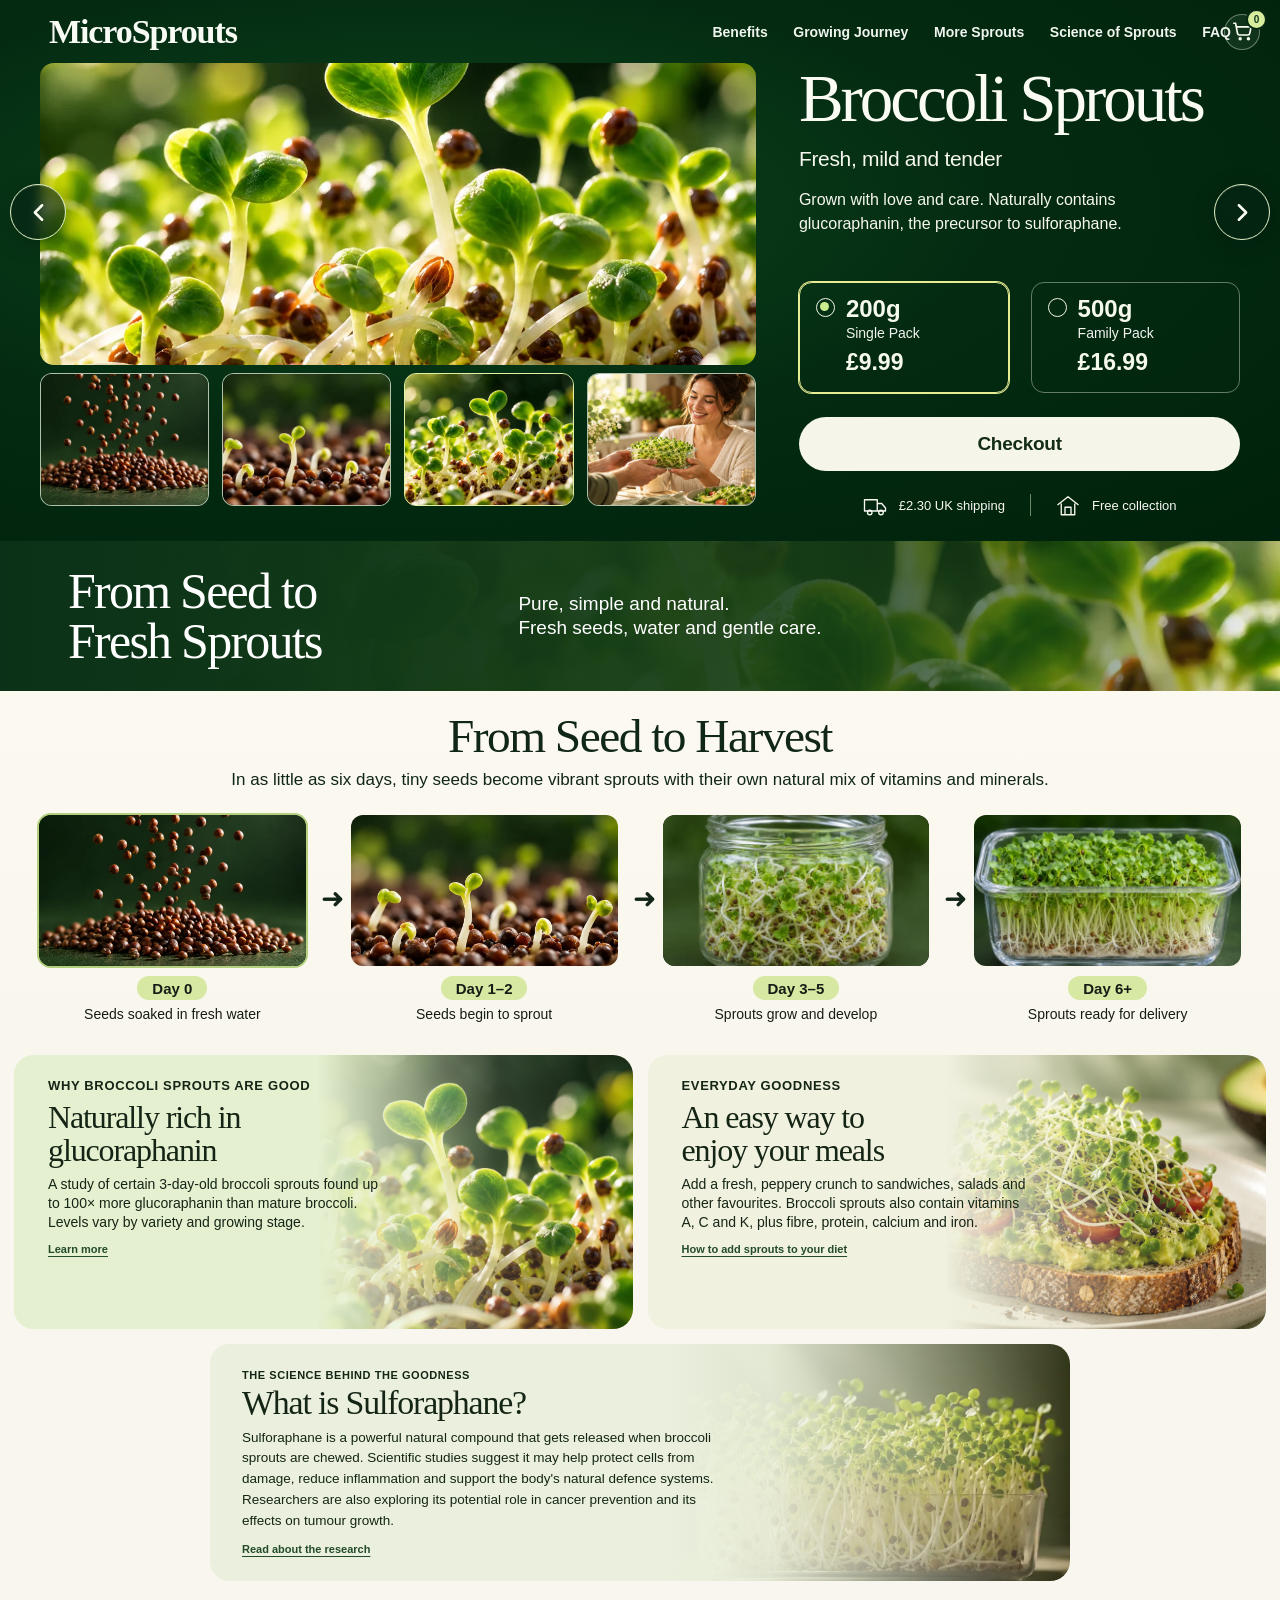
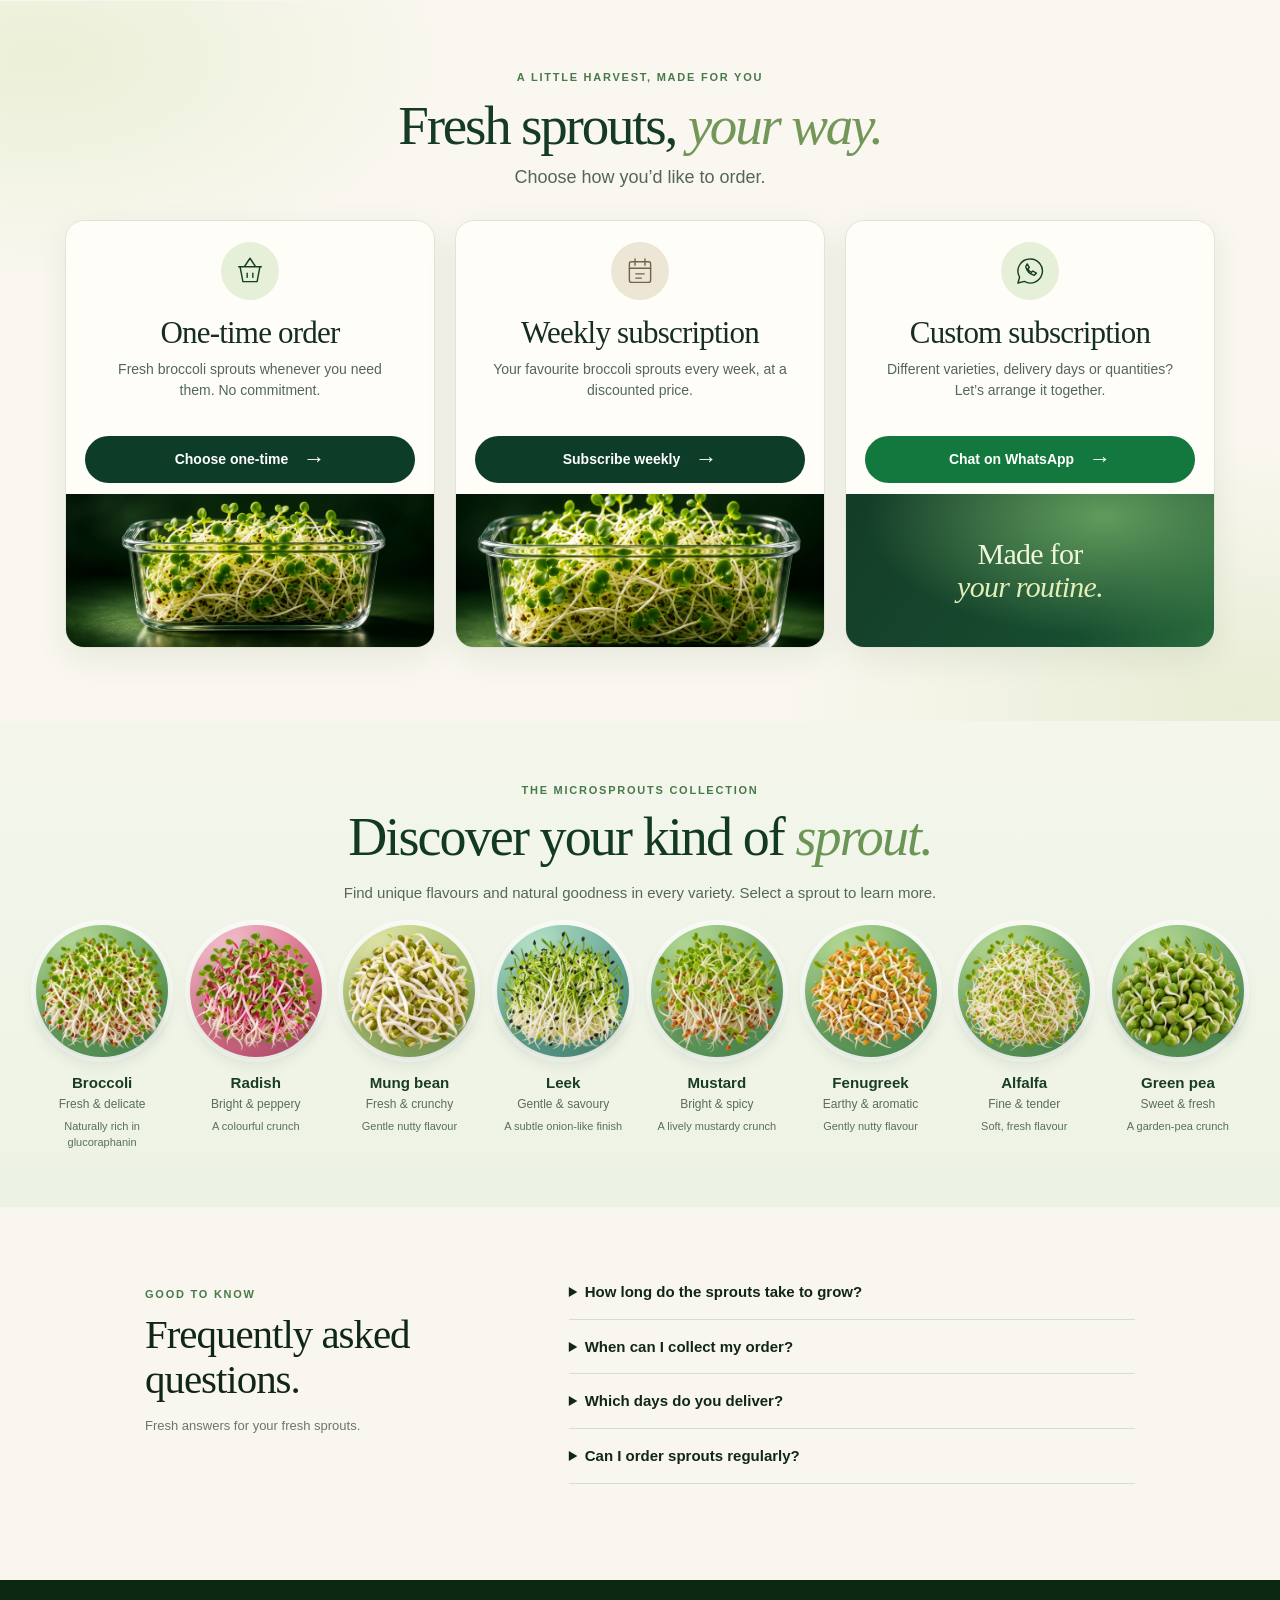
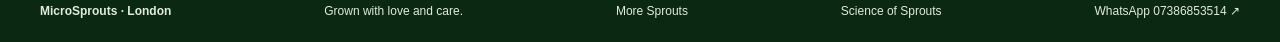
==== commit 6a30de39: "Start homepage with Broccoli's new flavour subline and refresh carousel script" ====
--- a/index.html
+++ b/index.html
@@ -17,7 +17,7 @@
 <link rel="stylesheet" href="basket-flow.css?v=14">
 <link rel="stylesheet" href="basket-crosspage.css?v=4">
 <script src="comp.js?v=basket-preview-2" defer></script>
-<script src="hero-varieties.js?v=15" defer></script>
+<script src="hero-varieties.js?v=16" defer></script>
 <script src="cart-preview.js?v=20" defer></script>
 
 </head>
@@ -61,7 +61,7 @@
       <div class="product-panel" id="hero-variety-panel">
         <div class="hero-variety-slide" id="hero-variety-slide">
           <h1 id="product-heading" aria-live="polite" aria-atomic="true">Broccoli Sprouts</h1>
-        <p class="tagline">Freshly grown in London</p>
+        <p class="tagline">Fresh, mild and tender</p>
         <p class="description">Grown with love and care. Naturally contains glucoraphanin, the precursor to sulforaphane.</p>
         <div class="package-options" id="hero-package-options" aria-label="Choose your broccoli sprouts pack">
 
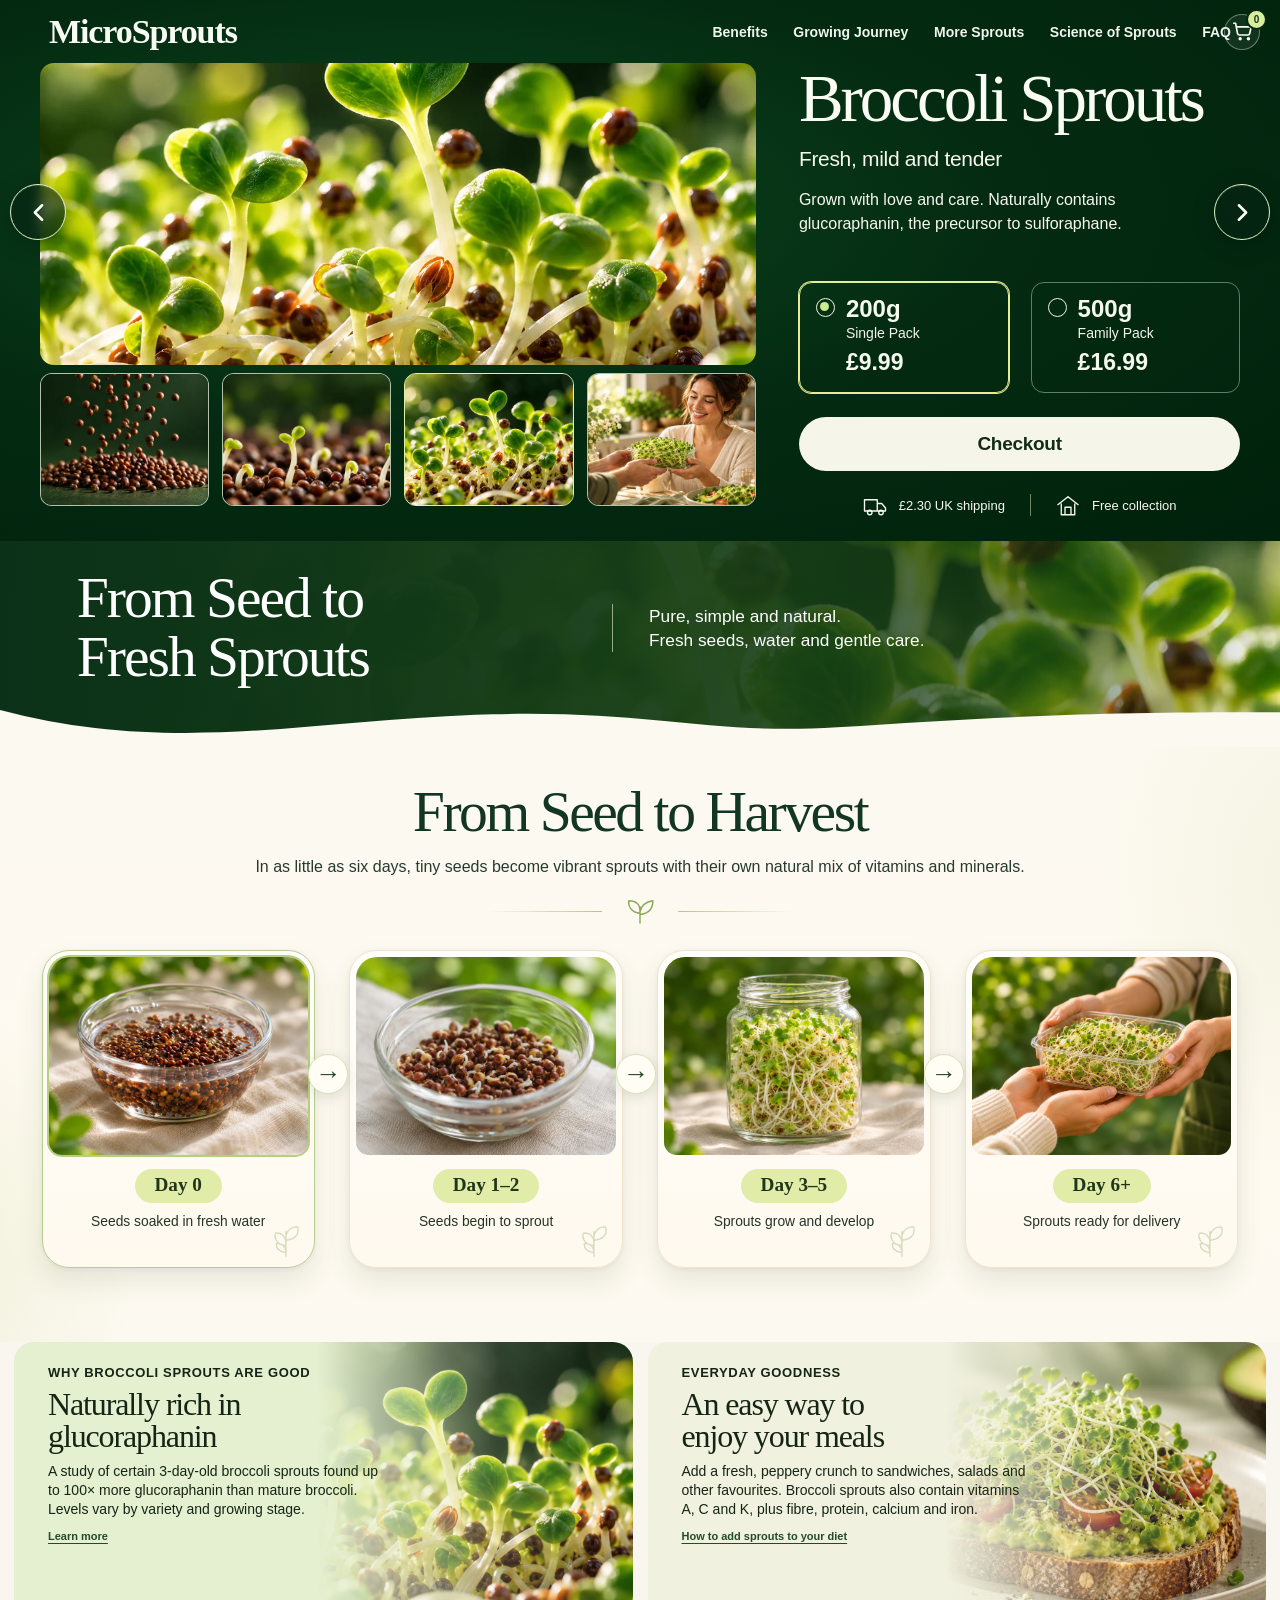
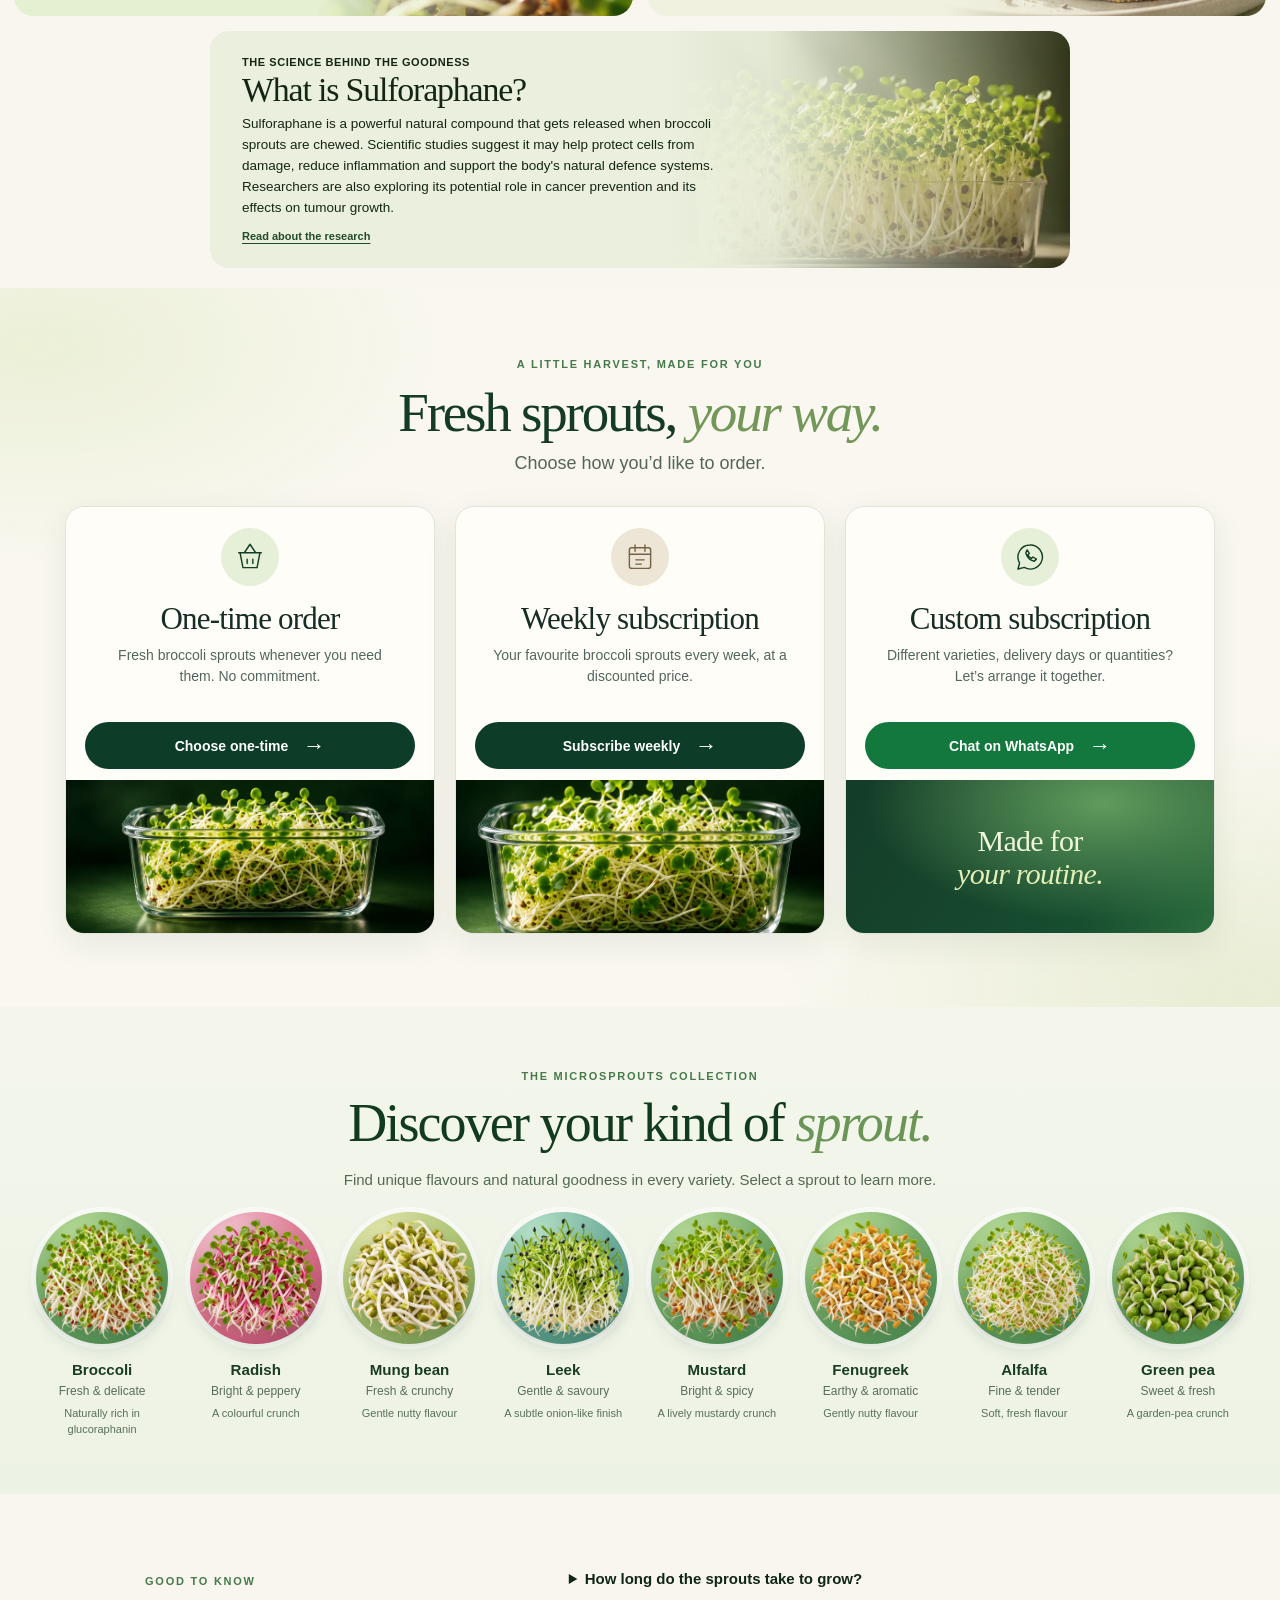
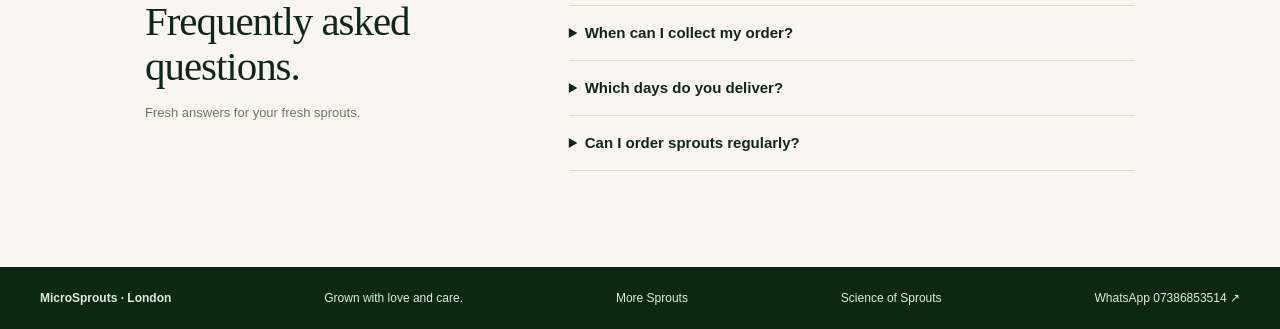
==== commit abaf39c8: "Redesign Seed to Harvest timeline with four approved sprout photos" ====
--- a/index.html
+++ b/index.html
@@ -13,6 +13,7 @@
 <link rel="preconnect" href="https://images.pexels.com" crossorigin>
 <link rel="stylesheet" href="comp.css?v=sprout-gallery-4">
 <link rel="stylesheet" href="hero-varieties.css?v=9">
+<link rel="stylesheet" href="growth-refresh.css?v=1">
 
 <link rel="stylesheet" href="basket-flow.css?v=14">
 <link rel="stylesheet" href="basket-crosspage.css?v=4">
@@ -93,24 +94,29 @@
   <section class="growth-section" id="journey" aria-labelledby="journey-title">
     <h2 class="serif" id="journey-title">From Seed to Harvest</h2>
     <p class="growth-intro">In as little as six days, tiny seeds become vibrant sprouts with their own natural mix of vitamins and minerals.</p>
+    <div class="growth-ornament" aria-hidden="true">
+      <svg viewBox="0 0 42 32" width="36" height="28" fill="none" stroke="currentColor" stroke-width="1.7" stroke-linecap="round" stroke-linejoin="round">
+        <path d="M21 30V11M21 19C11 17 7 11 8 4c8 0 13 4 13 12M21 17C23 8 29 5 36 4c0 9-5 15-15 16"/>
+      </svg>
+    </div>
     <div class="growth-grid" role="group" aria-label="Our fresh sprout growing stages">
       <button type="button" class="growth-item" data-stage="0" aria-pressed="true" aria-label="Day zero: seeds soaked in fresh water">
-        <span class="growth-image"><img src="assets/approved/seeds.webp" width="600" height="400" alt="Brown broccoli seeds ready for sprouting" loading="lazy" decoding="async"></span>
+        <span class="growth-image"><img src="assets/growth-journey/growth-day-0.webp" width="1448" height="1086" alt="Broccoli sprouting seeds soaking in a clear bowl of fresh water" loading="lazy" decoding="async"></span>
         <span class="day-badge">Day 0</span>
         <span class="growth-caption">Seeds soaked in fresh water</span>
       </button>
       <button type="button" class="growth-item" data-stage="1" aria-pressed="false" aria-label="Day one to two: seeds begin to sprout">
-        <span class="growth-image"><img src="assets/approved/germination.webp" width="600" height="400" alt="Tiny broccoli sprouts emerging from seeds" loading="lazy" decoding="async"></span>
+        <span class="growth-image"><img src="assets/growth-journey/growth-day-1-2.webp" width="1448" height="1086" alt="Freshly germinating broccoli seeds with short white shoots in a glass bowl" loading="lazy" decoding="async"></span>
         <span class="day-badge">Day 1–2</span>
         <span class="growth-caption">Seeds begin to sprout</span>
       </button>
       <button type="button" class="growth-item" data-stage="2" aria-pressed="false" aria-label="Day three to five: young sprouts grow and develop">
-        <span class="growth-image"><img src="assets/approved/day3-5-broccoli-2026.webp" width="1100" height="733" alt="Developing broccoli sprouts with delicate stems and paired green leaves growing in a clear glass jar" loading="lazy" decoding="async"></span>
+        <span class="growth-image"><img src="assets/growth-journey/growth-day-3-5.webp" width="1448" height="1086" alt="Delicate green broccoli sprouts and fine white stems growing inside a clear glass jar" loading="lazy" decoding="async"></span>
         <span class="day-badge">Day 3–5</span>
         <span class="growth-caption">Sprouts grow and develop</span>
       </button>
       <button type="button" class="growth-item" data-stage="3" aria-pressed="false" aria-label="Day six and later: fresh sprouts ready for delivery">
-        <span class="growth-image"><img src="assets/approved/day6-broccoli-2026.webp" width="1100" height="733" alt="Dense fresh broccoli sprouts with small green leaves in a rectangular glass container ready for harvest" loading="lazy" decoding="async"></span>
+        <span class="growth-image"><img src="assets/growth-journey/growth-day-6-plus.webp" width="1448" height="1086" alt="Two people exchanging a clear container filled with freshly harvested broccoli sprouts" loading="lazy" decoding="async"></span>
         <span class="day-badge">Day 6+</span>
         <span class="growth-caption">Sprouts ready for delivery</span>
       </button>
--- a/growth-refresh.css
+++ b/growth-refresh.css
@@ -0,0 +1,111 @@
+/* MicroSprouts: Seed to Harvest — photographic card timeline.
+   Scoped to the story banner and journey only; following sections stay intact. */
+.banner{
+  min-height:206px;
+  grid-template-columns:minmax(0,465px) minmax(0,1fr);
+  gap:clamp(26px,5.5vw,95px);
+  align-items:center;
+  padding:24px clamp(30px,6vw,106px) 56px;
+  isolation:isolate;
+  overflow:hidden;
+}
+.banner h2{font-size:clamp(40px,4.5vw,64px);line-height:1.02}
+.banner p{font-size:clamp(17px,1.35vw,21px);line-height:1.4;max-width:450px;border-left:1px solid #d6e9b9a6;padding-left:clamp(18px,2.8vw,40px)}
+.banner>*{z-index:2}
+.banner::after{
+  content:"";position:absolute;z-index:1;pointer-events:none;left:0;right:0;bottom:-1px;height:58px;
+  background:url("data:image/svg+xml,%3Csvg xmlns='http://www.w3.org/2000/svg' viewBox='0 0 1440 70' preserveAspectRatio='none'%3E%3Cpath fill='%23fcf9f0' d='M0 24 C190 78 342 38 535 30 S793 55 942 45 S1202 26 1440 27 L1440 70 L0 70 Z'/%3E%3C/svg%3E") center bottom/100% 100% no-repeat;
+}
+.growth-section{
+  position:relative;isolation:isolate;
+  padding:34px clamp(18px,3.25vw,55px) 74px;
+  background:#fcf9f0;
+  overflow:hidden;
+}
+.growth-section::before{
+  content:"";position:absolute;inset:0;z-index:-1;pointer-events:none;
+  background:radial-gradient(ellipse 280px 340px at -5% 85%,rgba(143,183,68,.12),transparent 72%),
+             radial-gradient(ellipse 330px 400px at 105% 25%,rgba(158,183,73,.10),transparent 74%),
+             linear-gradient(180deg,#fcf9f0 0%,#fffaf0 75%,#fcf9f0 100%);
+}
+.growth-section h2{
+  color:#123622;font-size:clamp(40px,4.5vw,65px);line-height:1.08;
+  letter-spacing:-.043em;
+}
+.growth-intro{
+  max-width:1100px;margin:12px auto 0;
+  color:#263b2d;font-size:clamp(15px,1.25vw,18px);line-height:1.5;
+}
+.growth-ornament{display:flex;align-items:center;justify-content:center;gap:20px;margin:18px auto 25px;color:#88a957}
+.growth-ornament::before,.growth-ornament::after{content:"";display:block;width:clamp(54px,9vw,170px);height:1px;background:linear-gradient(90deg,transparent,#b2c68e)}
+.growth-ornament::after{transform:rotate(180deg)}
+.growth-grid{
+  display:grid;grid-template-columns:repeat(4,minmax(0,1fr));
+  gap:clamp(19px,2.7vw,48px);max-width:1500px;margin:0 auto;align-items:stretch;
+}
+.growth-item{
+  position:relative;display:flex;flex-direction:column;align-items:center;
+  width:100%;min-width:0;padding:6px 6px 20px;overflow:visible;
+  background:linear-gradient(180deg,#fffefa 0%,#fff9ee 100%);
+  border:1px solid #eee4cf;border-radius:27px;color:#142f1e;text-align:center;
+  box-shadow:0 14px 27px rgba(52,69,27,.10),0 1px 4px rgba(71,74,38,.07);
+  transition:box-shadow .2s ease,transform .2s ease,border-color .2s ease;
+}
+.growth-item:hover{transform:translateY(-4px);box-shadow:0 19px 33px rgba(52,69,27,.15)}
+.growth-item:focus-visible{outline:3px solid #95b35f;outline-offset:4px}
+.growth-item[aria-pressed="true"]{border-color:#b7ce90}
+.growth-image{
+  display:block;width:100%;height:auto;aspect-ratio:1.31;
+  overflow:hidden;border-radius:21px 21px 13px 13px;background:#dce8c4;
+}
+.growth-image img{display:block;width:100%;height:100%;object-fit:cover;object-position:center}
+.growth-item:nth-child(3) .growth-image img{object-position:center 48%}
+.growth-item:nth-child(4) .growth-image img{object-position:center 51%}
+.day-badge{
+  display:inline-block;align-self:center;margin:14px auto 9px;padding:6px 20px 7px;
+  background:#e0eca7;border-radius:999px;
+  font-family:Georgia,"Times New Roman",serif;font-weight:600;
+  color:#20351c;font-size:clamp(18px,1.5vw,22px);line-height:1.08;
+}
+.growth-caption{
+  display:block;min-height:2.5em;padding:0 12px;
+  color:#253428;font-size:clamp(13px,1.08vw,16px);line-height:1.38;
+}
+.growth-item::before{
+  content:"";position:absolute;right:12px;bottom:9px;width:32px;height:40px;opacity:.32;pointer-events:none;
+  background:url("data:image/svg+xml,%3Csvg xmlns='http://www.w3.org/2000/svg' viewBox='0 0 35 45' fill='none' stroke='%23829c56' stroke-width='1.5' stroke-linecap='round'%3E%3Cpath d='M18 43V15M18 31C5 30 5 20 6 17c7-1 12 4 12 11M18 25c13-1 15-9 13-15-10 0-13 7-13 12M18 39c-10-1-11-7-11-10 7-1 10 4 11 8'/%3E%3C/svg%3E") center/contain no-repeat;
+}
+.growth-item:not(:last-child)::after{
+  content:"→";position:absolute;top:39%;right:calc(-1 * clamp(19px,2.7vw,48px));
+  z-index:3;display:grid;place-items:center;width:40px;height:40px;
+  transform:translateY(-50%);border-radius:50%;border:1px solid #d6e3ba;
+  background:#fffdf4;color:#25452a;font:26px/1 Georgia,serif;
+  box-shadow:0 3px 13px rgba(30,54,19,.13);pointer-events:none;
+}
+@media(max-width:1000px){
+  .banner{grid-template-columns:minmax(0,1fr) minmax(0,1fr);gap:22px}
+  .growth-grid{grid-template-columns:repeat(2,minmax(0,1fr));gap:25px;max-width:780px}
+  .growth-item:not(:last-child)::after{display:none}
+  .growth-image{aspect-ratio:1.44}
+}
+@media(max-width:600px){
+  .banner{display:block;min-height:0;padding:26px 23px 53px}
+  .banner h2{font-size:clamp(35px,8.2vw,47px)}
+  .banner p{font-size:14px;border-left:0;padding:0;margin:12px 0 0;max-width:320px}
+  .banner::after{height:31px}
+  .growth-section{padding:27px 13px 46px}
+  .growth-section h2{font-size:clamp(34px,8vw,43px)}
+  .growth-intro{margin-top:9px;font-size:14px}
+  .growth-ornament{margin:15px auto 20px;gap:10px}
+  .growth-ornament svg{width:29px;height:24px}
+  .growth-grid{gap:14px}
+  .growth-item{border-radius:18px;padding:4px 4px 17px}
+  .growth-image{aspect-ratio:1.03;border-radius:15px 15px 9px 9px}
+  .day-badge{font-size:15px;margin:11px auto 8px;padding:5px 12px}
+  .growth-caption{font-size:12px;line-height:1.34;padding:0 7px;min-height:2.7em}
+  .growth-item::before{display:none}
+}
+@media(prefers-reduced-motion:reduce){
+  .growth-item{transition:none}
+  .growth-item:hover{transform:none}
+}
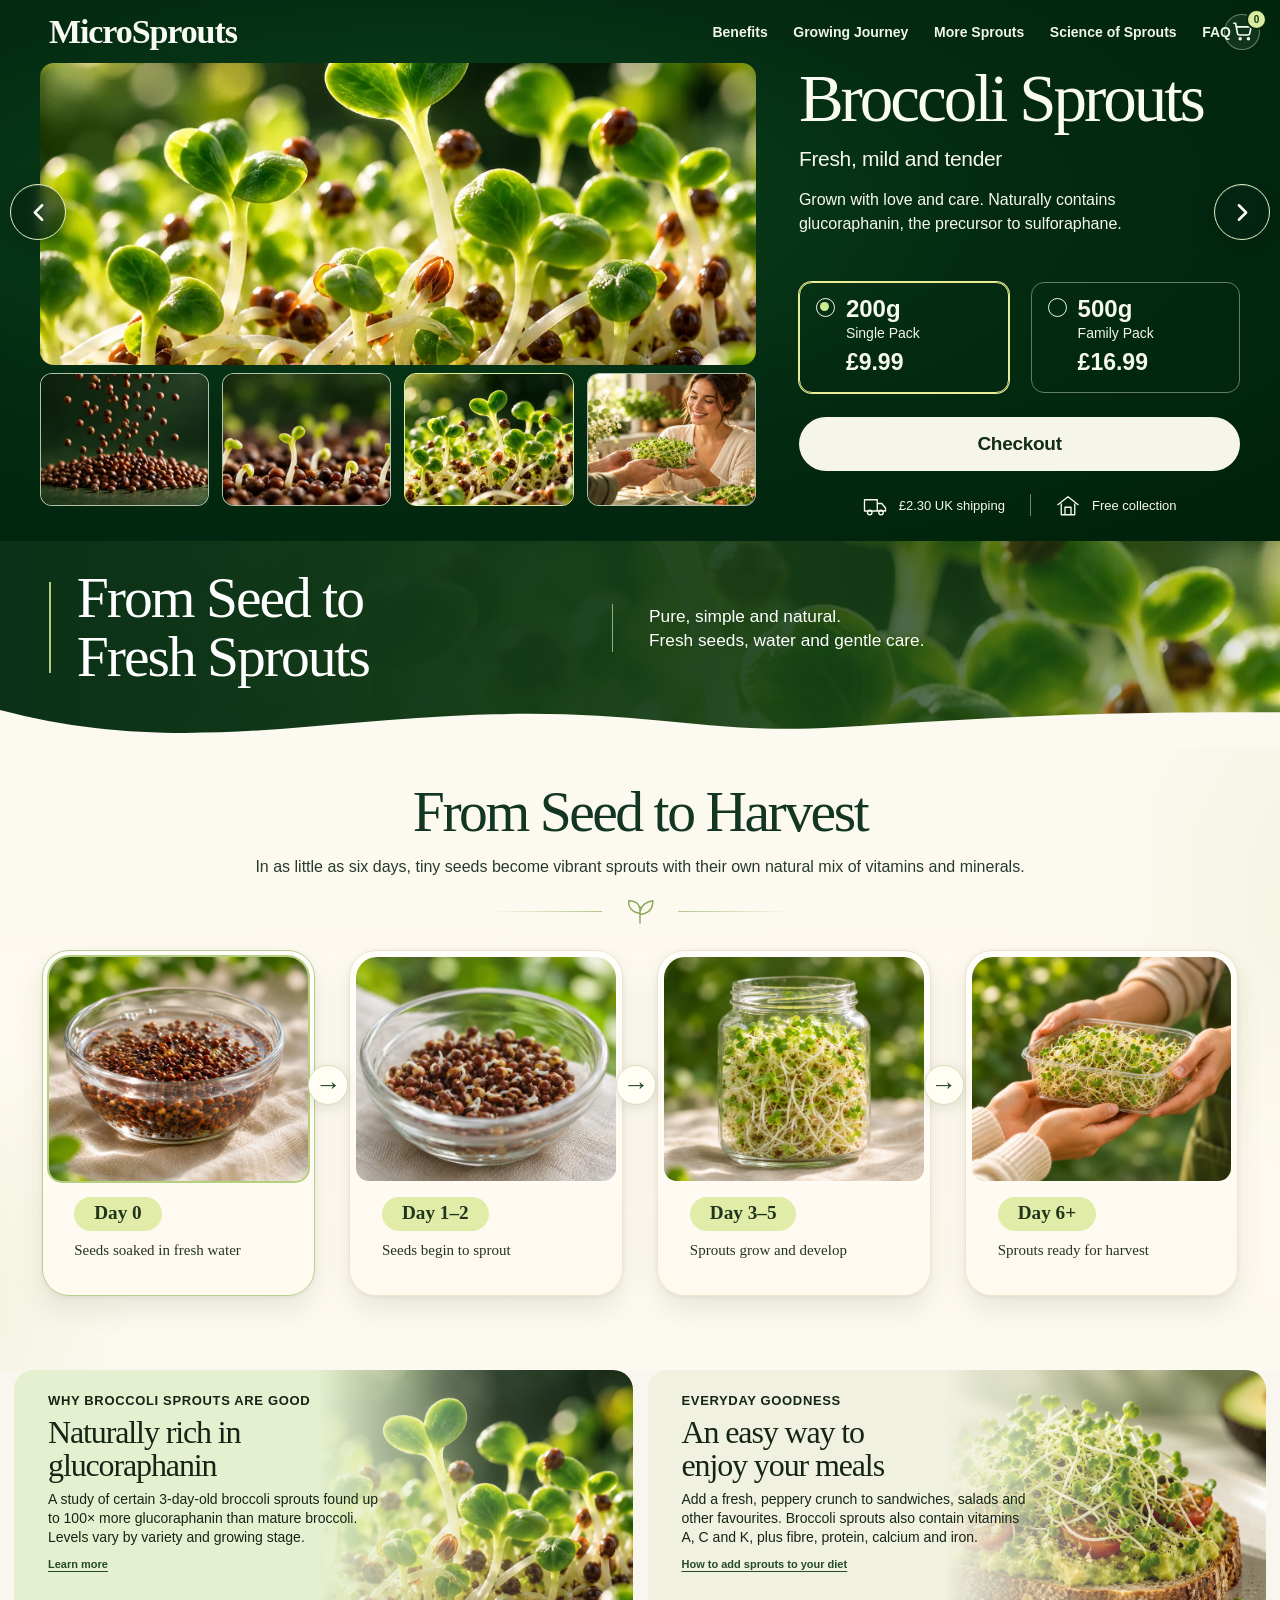
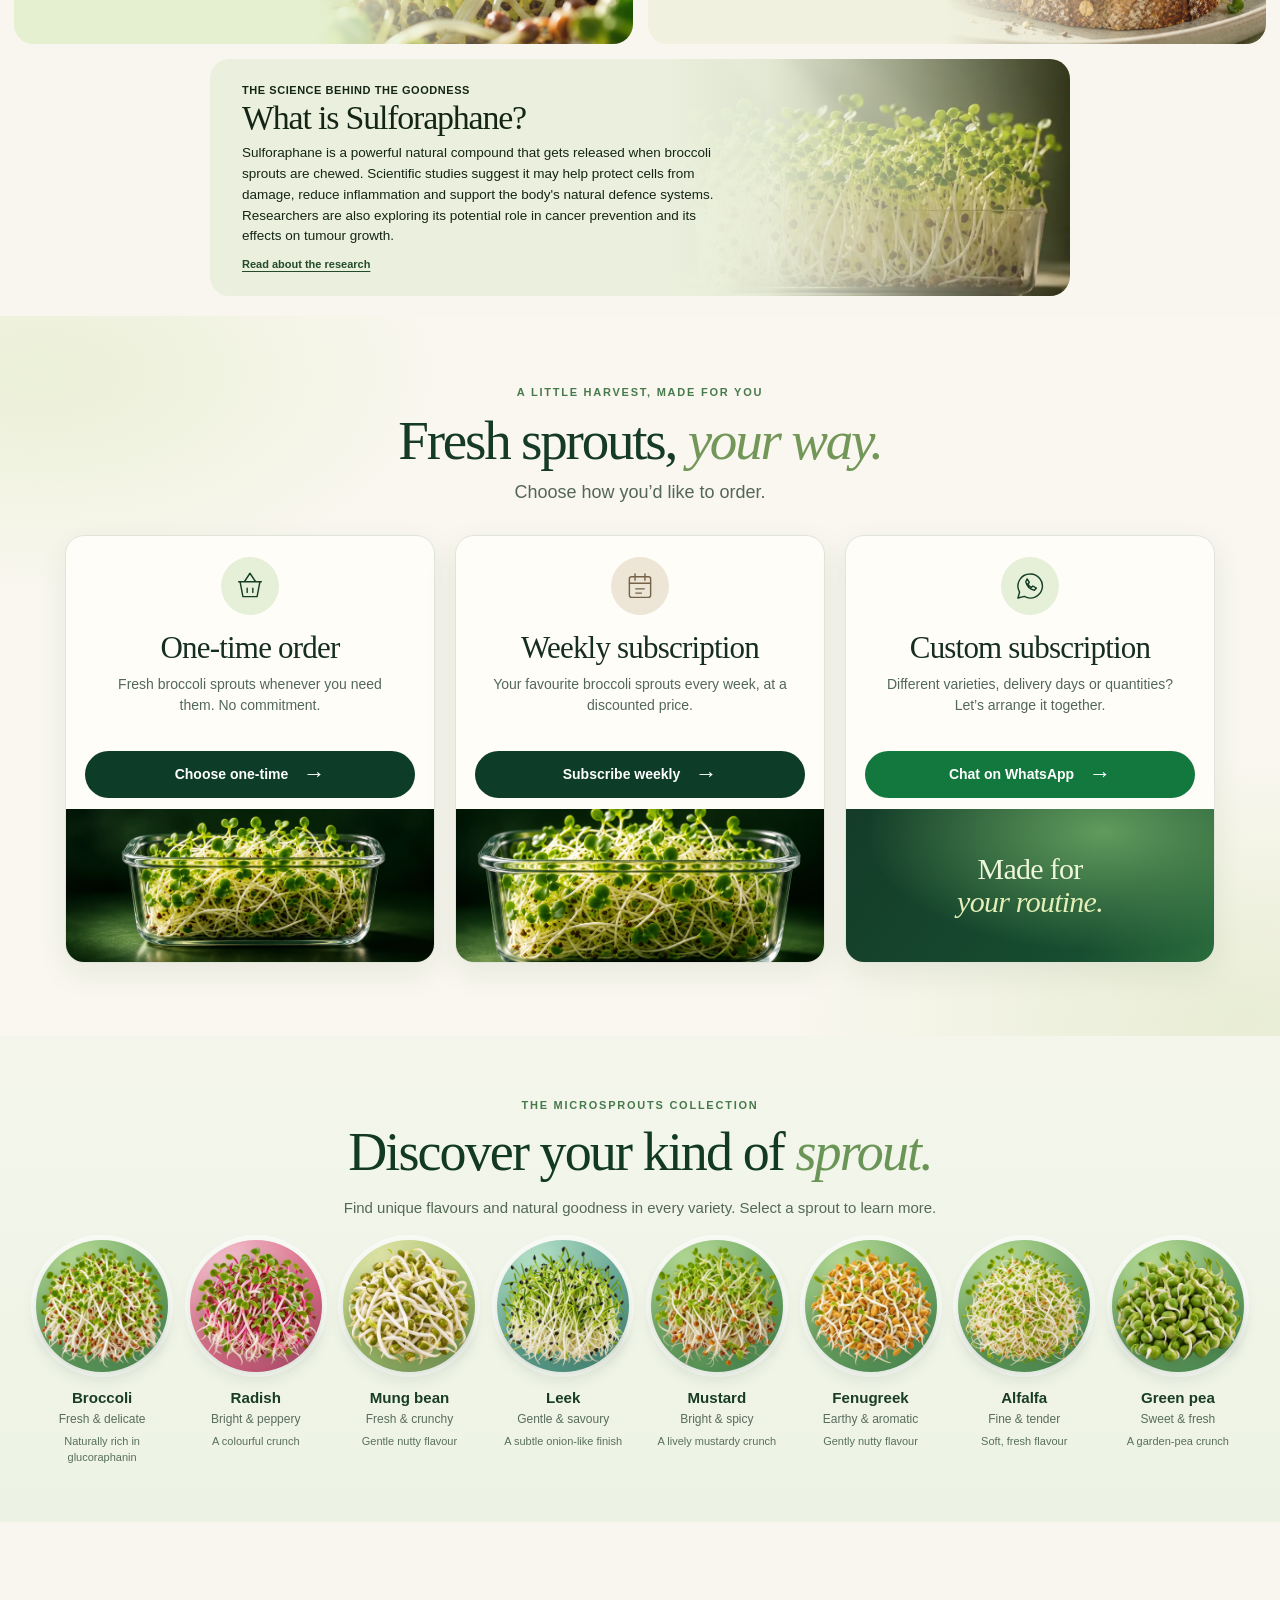
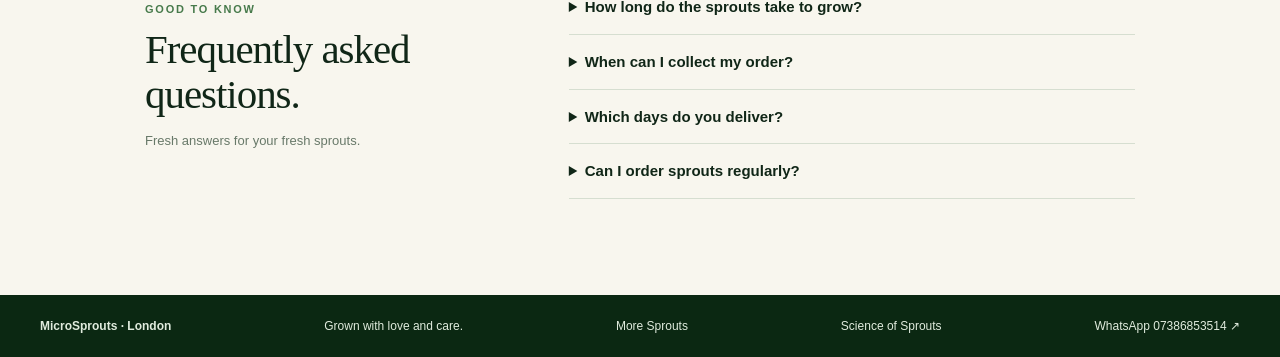
==== commit 8895641f: "Load refined Seed to Harvest cards and match Day 6+ preview caption" ====
--- a/index.html
+++ b/index.html
@@ -13,7 +13,7 @@
 <link rel="preconnect" href="https://images.pexels.com" crossorigin>
 <link rel="stylesheet" href="comp.css?v=sprout-gallery-4">
 <link rel="stylesheet" href="hero-varieties.css?v=9">
-<link rel="stylesheet" href="growth-refresh.css?v=1">
+<link rel="stylesheet" href="growth-refresh.css?v=2">
 
 <link rel="stylesheet" href="basket-flow.css?v=14">
 <link rel="stylesheet" href="basket-crosspage.css?v=4">
@@ -118,7 +118,7 @@
       <button type="button" class="growth-item" data-stage="3" aria-pressed="false" aria-label="Day six and later: fresh sprouts ready for delivery">
         <span class="growth-image"><img src="assets/growth-journey/growth-day-6-plus.webp" width="1448" height="1086" alt="Two people exchanging a clear container filled with freshly harvested broccoli sprouts" loading="lazy" decoding="async"></span>
         <span class="day-badge">Day 6+</span>
-        <span class="growth-caption">Sprouts ready for delivery</span>
+        <span class="growth-caption">Sprouts ready for harvest</span>
       </button>
     </div>
   </section>
--- a/growth-refresh.css
+++ b/growth-refresh.css
@@ -9,7 +9,11 @@
   isolation:isolate;
   overflow:hidden;
 }
-.banner h2{font-size:clamp(40px,4.5vw,64px);line-height:1.02}
+.banner h2{font-size:clamp(40px,4.5vw,64px);line-height:1.02;position:relative}
+.banner h2::before{
+  content:"";position:absolute;left:-28px;top:11%;bottom:12%;width:2px;
+  background:#b4cc80;
+}
 .banner p{font-size:clamp(17px,1.35vw,21px);line-height:1.4;max-width:450px;border-left:1px solid #d6e9b9a6;padding-left:clamp(18px,2.8vw,40px)}
 .banner>*{z-index:2}
 .banner::after{
@@ -44,8 +48,8 @@
   gap:clamp(19px,2.7vw,48px);max-width:1500px;margin:0 auto;align-items:stretch;
 }
 .growth-item{
-  position:relative;display:flex;flex-direction:column;align-items:center;
-  width:100%;min-width:0;padding:6px 6px 20px;overflow:visible;
+  position:relative;display:flex;flex-direction:column;align-items:stretch;
+  width:100%;min-width:0;padding:6px 6px 24px;overflow:visible;
   background:linear-gradient(180deg,#fffefa 0%,#fff9ee 100%);
   border:1px solid #eee4cf;border-radius:27px;color:#142f1e;text-align:center;
   box-shadow:0 14px 27px rgba(52,69,27,.10),0 1px 4px rgba(71,74,38,.07);
@@ -55,25 +59,22 @@
 .growth-item:focus-visible{outline:3px solid #95b35f;outline-offset:4px}
 .growth-item[aria-pressed="true"]{border-color:#b7ce90}
 .growth-image{
-  display:block;width:100%;height:auto;aspect-ratio:1.31;
+  display:block;width:100%;height:auto;aspect-ratio:1.16;
   overflow:hidden;border-radius:21px 21px 13px 13px;background:#dce8c4;
 }
 .growth-image img{display:block;width:100%;height:100%;object-fit:cover;object-position:center}
 .growth-item:nth-child(3) .growth-image img{object-position:center 48%}
 .growth-item:nth-child(4) .growth-image img{object-position:center 51%}
 .day-badge{
-  display:inline-block;align-self:center;margin:14px auto 9px;padding:6px 20px 7px;
+  display:inline-block;align-self:flex-start;margin:16px 0 9px clamp(19px,2vw,30px);padding:6px 20px 7px;
   background:#e0eca7;border-radius:999px;
   font-family:Georgia,"Times New Roman",serif;font-weight:600;
   color:#20351c;font-size:clamp(18px,1.5vw,22px);line-height:1.08;
 }
 .growth-caption{
-  display:block;min-height:2.5em;padding:0 12px;
-  color:#253428;font-size:clamp(13px,1.08vw,16px);line-height:1.38;
-}
-.growth-item::before{
-  content:"";position:absolute;right:12px;bottom:9px;width:32px;height:40px;opacity:.32;pointer-events:none;
-  background:url("data:image/svg+xml,%3Csvg xmlns='http://www.w3.org/2000/svg' viewBox='0 0 35 45' fill='none' stroke='%23829c56' stroke-width='1.5' stroke-linecap='round'%3E%3Cpath d='M18 43V15M18 31C5 30 5 20 6 17c7-1 12 4 12 11M18 25c13-1 15-9 13-15-10 0-13 7-13 12M18 39c-10-1-11-7-11-10 7-1 10 4 11 8'/%3E%3C/svg%3E") center/contain no-repeat;
+  display:block;min-height:2.1em;padding:0 clamp(19px,2vw,30px);text-align:left;
+  color:#253428;font-family:Georgia,"Times New Roman",serif;
+  font-size:clamp(15px,1.13vw,18px);line-height:1.34;
 }
 .growth-item:not(:last-child)::after{
   content:"→";position:absolute;top:39%;right:calc(-1 * clamp(19px,2.7vw,48px));
@@ -91,6 +92,7 @@
 @media(max-width:600px){
   .banner{display:block;min-height:0;padding:26px 23px 53px}
   .banner h2{font-size:clamp(35px,8.2vw,47px)}
+  .banner h2::before{display:none}
   .banner p{font-size:14px;border-left:0;padding:0;margin:12px 0 0;max-width:320px}
   .banner::after{height:31px}
   .growth-section{padding:27px 13px 46px}
@@ -102,8 +104,8 @@
   .growth-item{border-radius:18px;padding:4px 4px 17px}
   .growth-image{aspect-ratio:1.03;border-radius:15px 15px 9px 9px}
   .day-badge{font-size:15px;margin:11px auto 8px;padding:5px 12px}
-  .growth-caption{font-size:12px;line-height:1.34;padding:0 7px;min-height:2.7em}
-  .growth-item::before{display:none}
+  .growth-caption{font-size:12px;line-height:1.34;padding:0 9px;min-height:2.7em}
+  .day-badge{margin-left:9px}
 }
 @media(prefers-reduced-motion:reduce){
   .growth-item{transition:none}
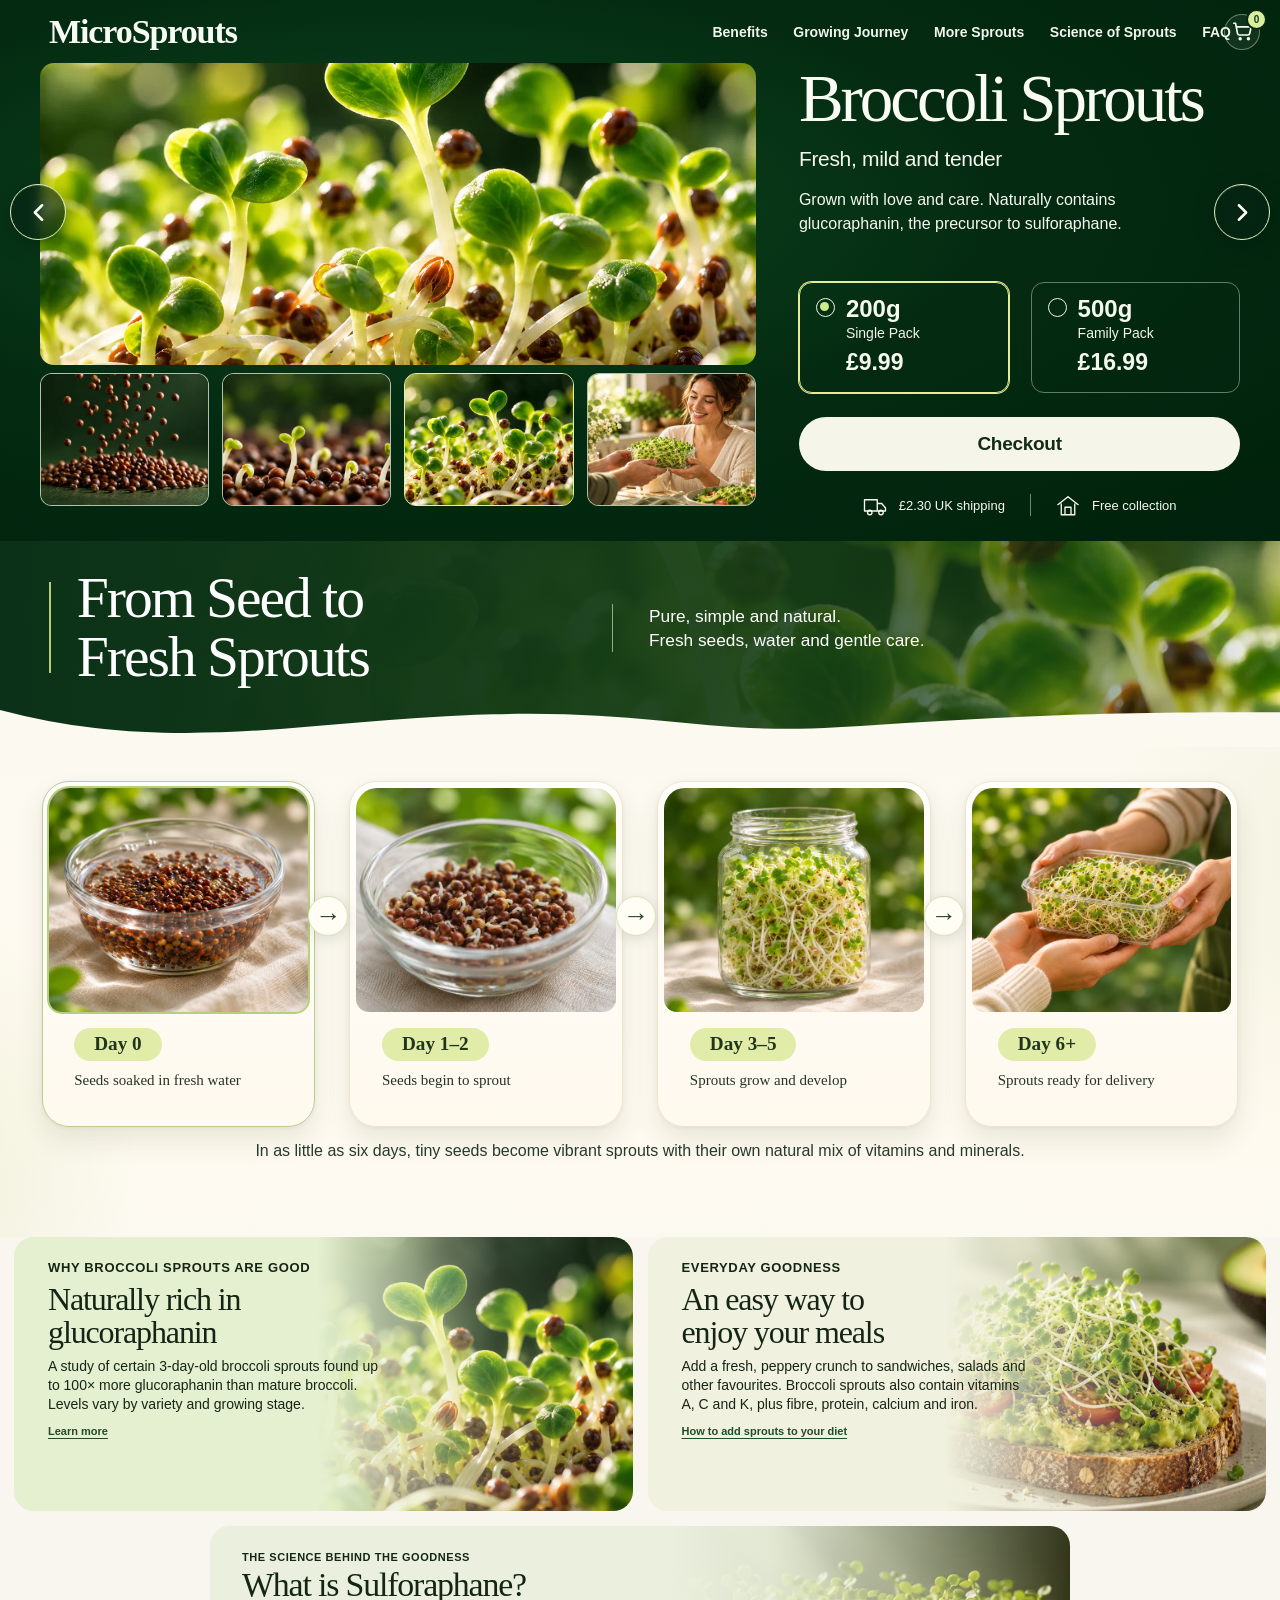
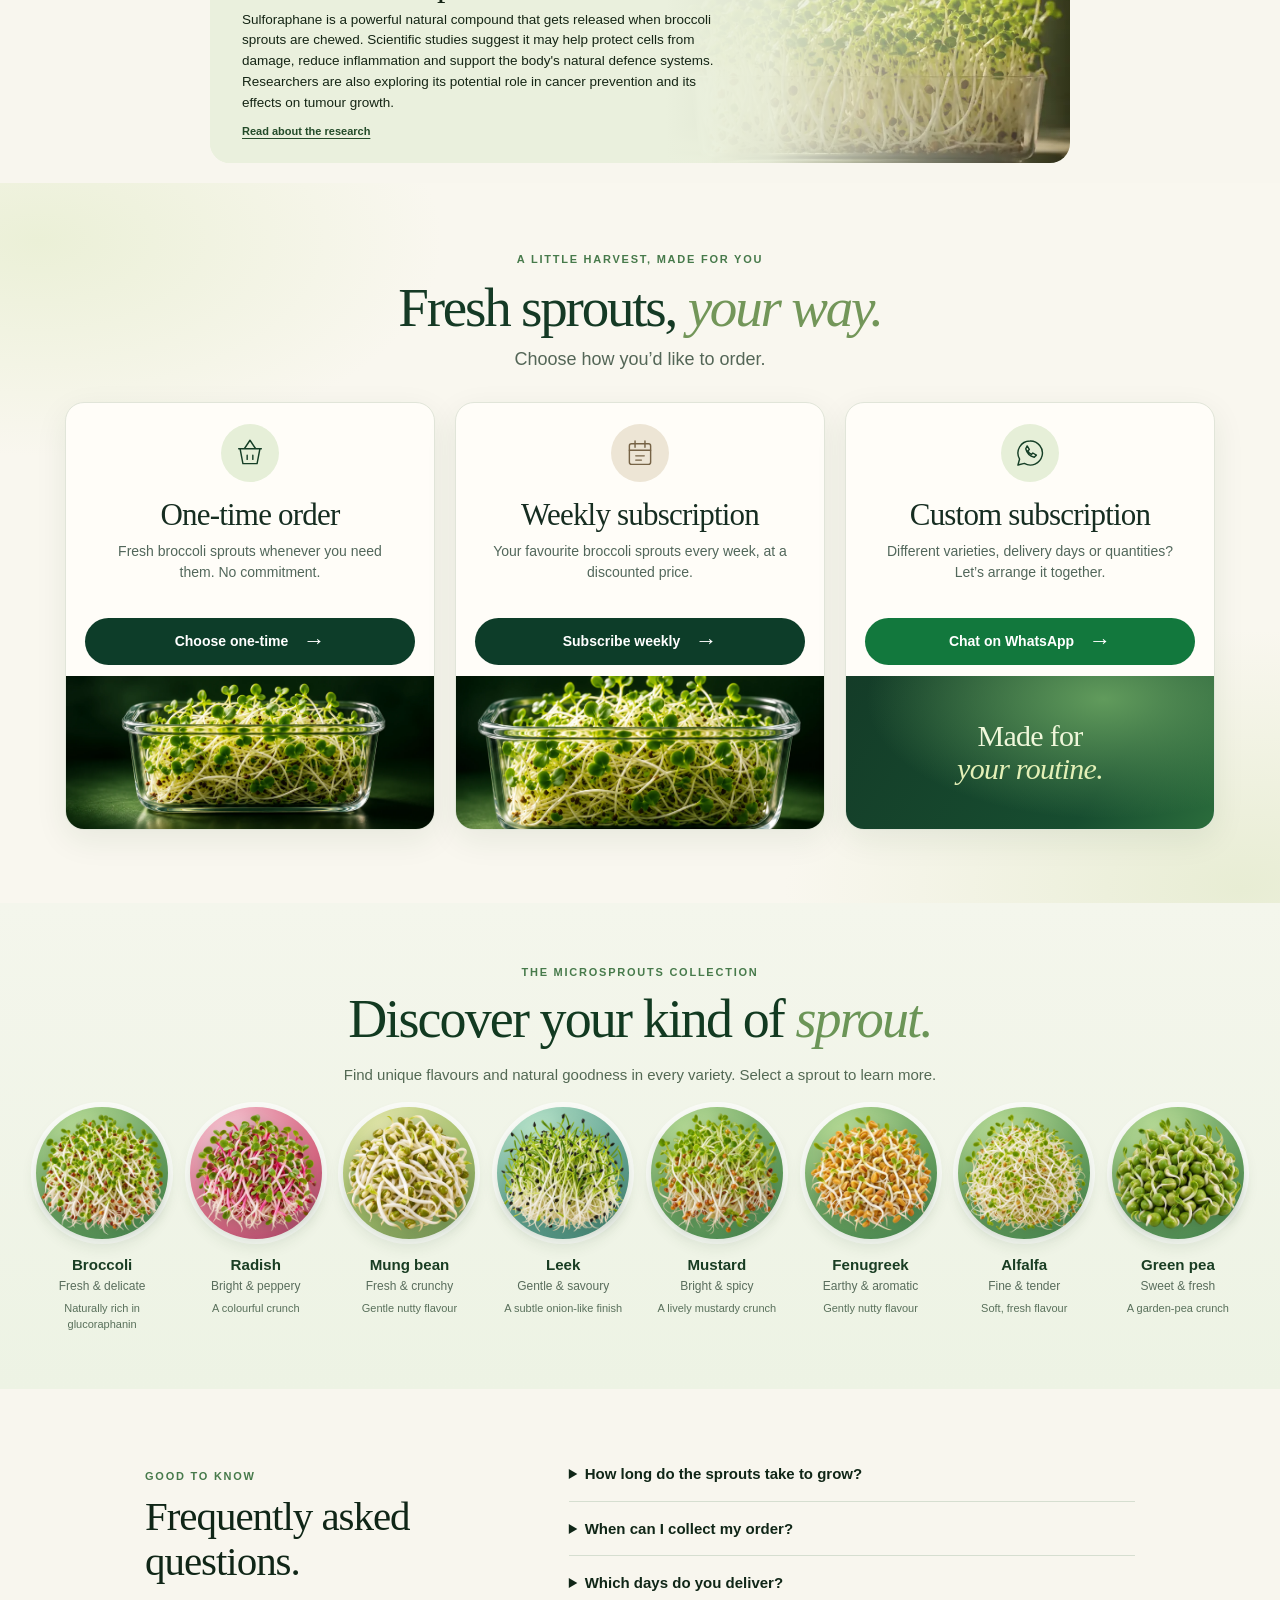
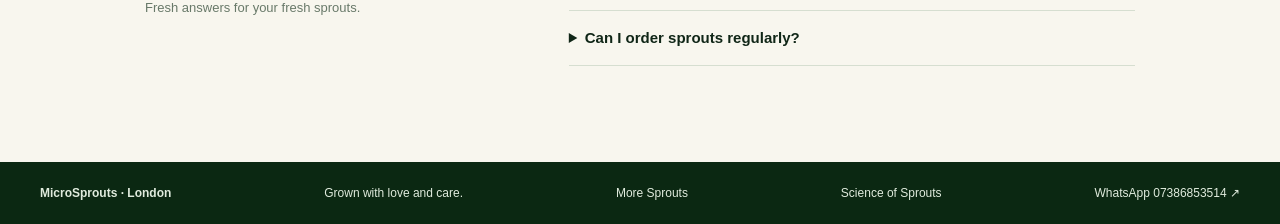
==== commit 2c3bc632: "Move six-day line below growing cards, remove section heading and leaf, set delivery label" ====
--- a/index.html
+++ b/index.html
@@ -13,7 +13,7 @@
 <link rel="preconnect" href="https://images.pexels.com" crossorigin>
 <link rel="stylesheet" href="comp.css?v=sprout-gallery-4">
 <link rel="stylesheet" href="hero-varieties.css?v=9">
-<link rel="stylesheet" href="growth-refresh.css?v=2">
+<link rel="stylesheet" href="growth-refresh.css?v=3">
 
 <link rel="stylesheet" href="basket-flow.css?v=14">
 <link rel="stylesheet" href="basket-crosspage.css?v=4">
@@ -91,14 +91,7 @@
     <p>Pure, simple and natural.<br>Fresh seeds, water and gentle care.</p>
   </section>
 
-  <section class="growth-section" id="journey" aria-labelledby="journey-title">
-    <h2 class="serif" id="journey-title">From Seed to Harvest</h2>
-    <p class="growth-intro">In as little as six days, tiny seeds become vibrant sprouts with their own natural mix of vitamins and minerals.</p>
-    <div class="growth-ornament" aria-hidden="true">
-      <svg viewBox="0 0 42 32" width="36" height="28" fill="none" stroke="currentColor" stroke-width="1.7" stroke-linecap="round" stroke-linejoin="round">
-        <path d="M21 30V11M21 19C11 17 7 11 8 4c8 0 13 4 13 12M21 17C23 8 29 5 36 4c0 9-5 15-15 16"/>
-      </svg>
-    </div>
+  <section class="growth-section" id="journey" aria-label="From seed to harvest: our growing stages">
     <div class="growth-grid" role="group" aria-label="Our fresh sprout growing stages">
       <button type="button" class="growth-item" data-stage="0" aria-pressed="true" aria-label="Day zero: seeds soaked in fresh water">
         <span class="growth-image"><img src="assets/growth-journey/growth-day-0.webp" width="1448" height="1086" alt="Broccoli sprouting seeds soaking in a clear bowl of fresh water" loading="lazy" decoding="async"></span>
@@ -118,9 +111,10 @@
       <button type="button" class="growth-item" data-stage="3" aria-pressed="false" aria-label="Day six and later: fresh sprouts ready for delivery">
         <span class="growth-image"><img src="assets/growth-journey/growth-day-6-plus.webp" width="1448" height="1086" alt="Two people exchanging a clear container filled with freshly harvested broccoli sprouts" loading="lazy" decoding="async"></span>
         <span class="day-badge">Day 6+</span>
-        <span class="growth-caption">Sprouts ready for harvest</span>
+        <span class="growth-caption">Sprouts ready for delivery</span>
       </button>
     </div>
+    <p class="growth-intro">In as little as six days, tiny seeds become vibrant sprouts with their own natural mix of vitamins and minerals.</p>
   </section>
 
   <section class="benefits-section" id="benefits" aria-label="Broccoli sprouts and everyday goodness">
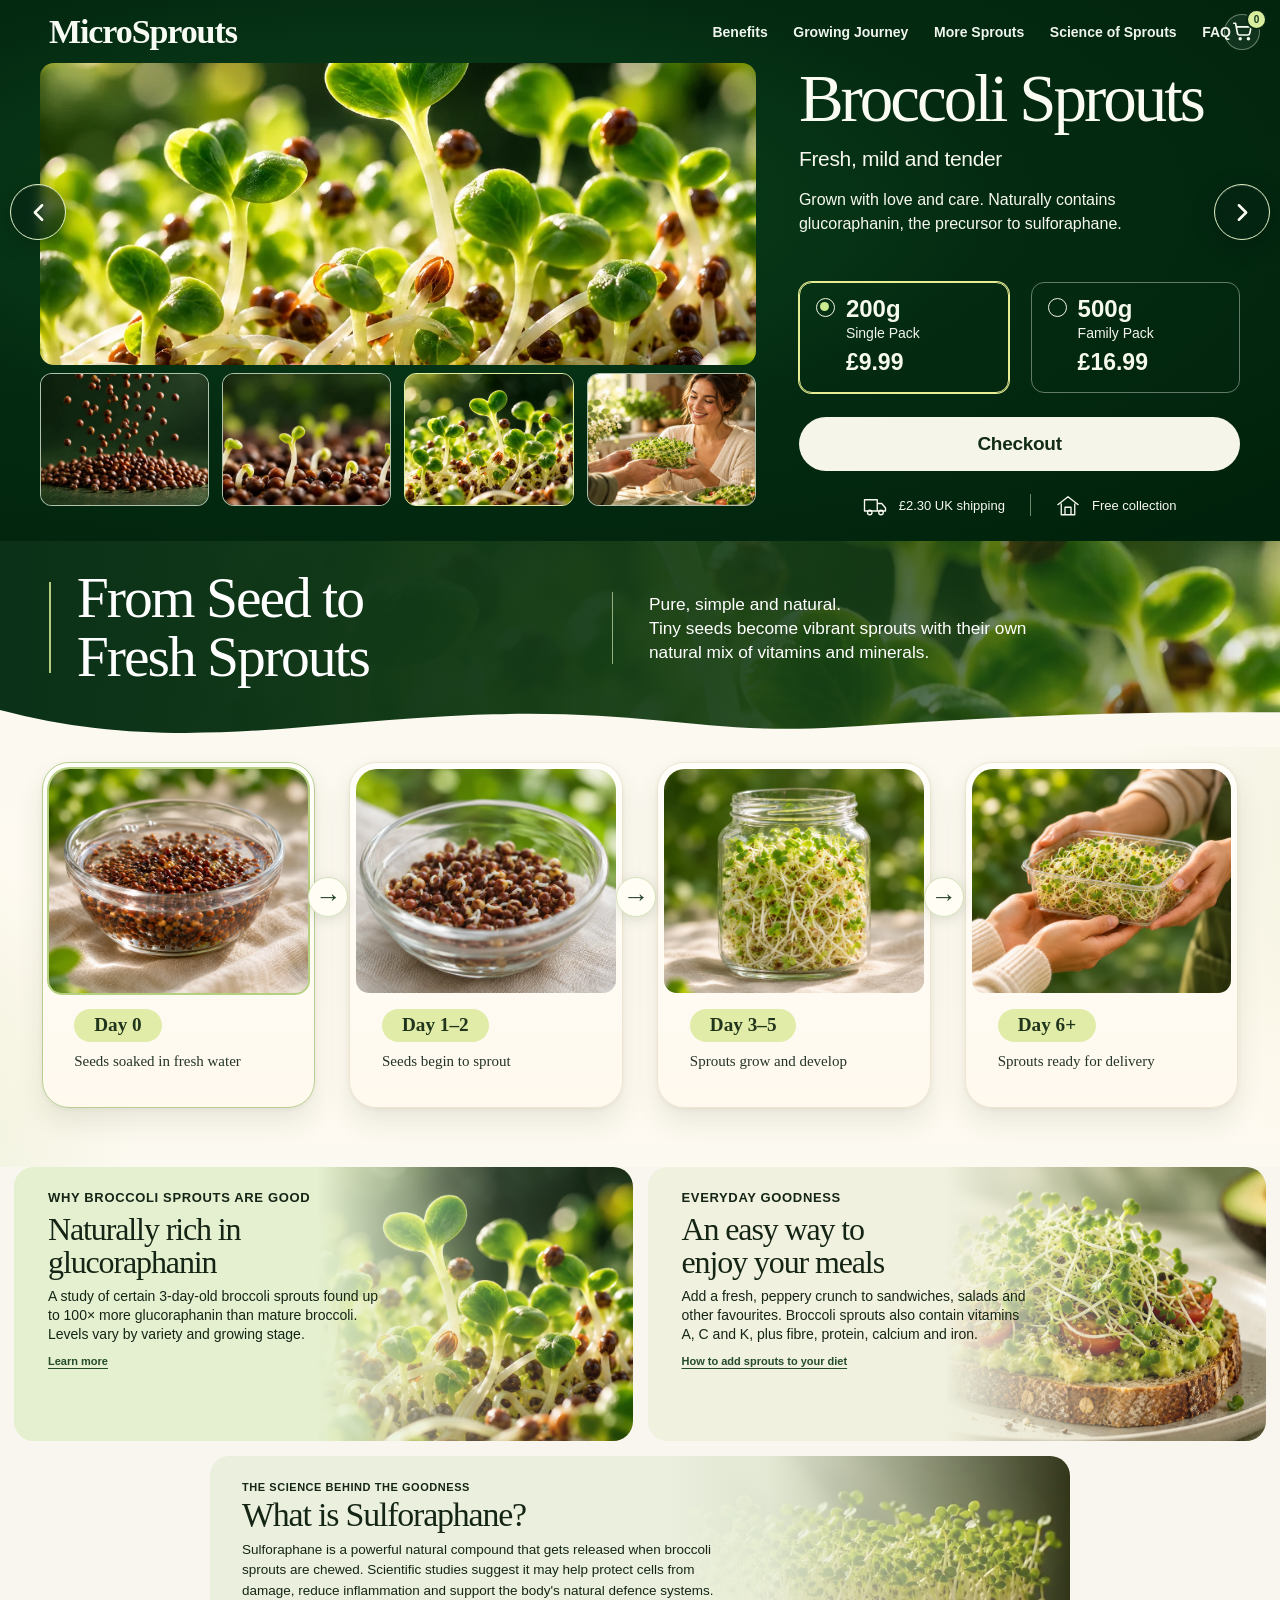
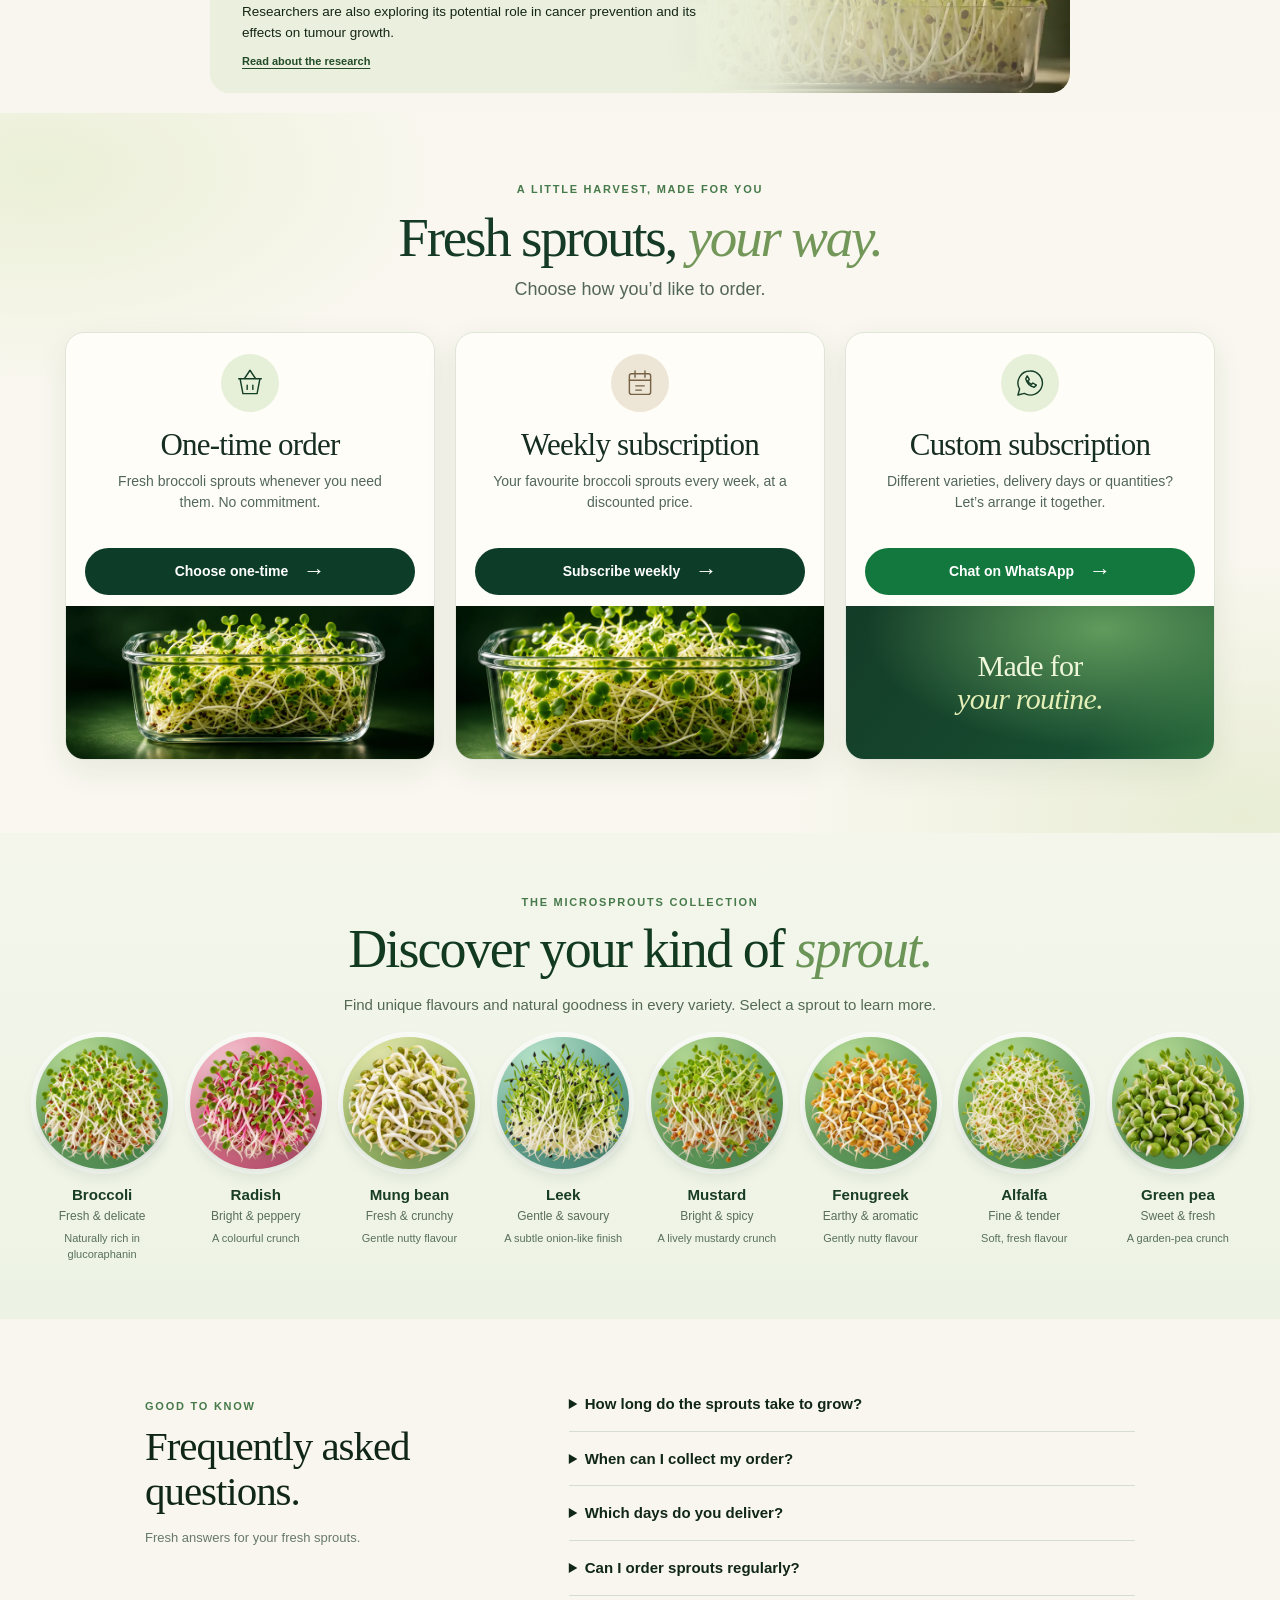
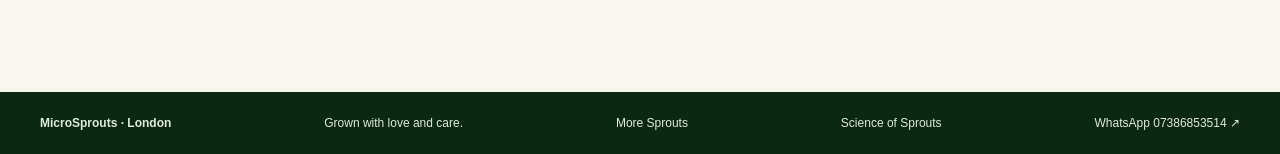
==== commit c6b10e6b: "Update sprout story banner messaging and avoid duplicate below-cards line" ====
--- a/index.html
+++ b/index.html
@@ -13,7 +13,7 @@
 <link rel="preconnect" href="https://images.pexels.com" crossorigin>
 <link rel="stylesheet" href="comp.css?v=sprout-gallery-4">
 <link rel="stylesheet" href="hero-varieties.css?v=9">
-<link rel="stylesheet" href="growth-refresh.css?v=3">
+<link rel="stylesheet" href="growth-refresh.css?v=4">
 
 <link rel="stylesheet" href="basket-flow.css?v=14">
 <link rel="stylesheet" href="basket-crosspage.css?v=4">
@@ -88,7 +88,10 @@
 
   <section class="banner" id="story" aria-labelledby="story-title">
     <h2 class="serif" id="story-title">From Seed to<br>Fresh Sprouts</h2>
-    <p>Pure, simple and natural.<br>Fresh seeds, water and gentle care.</p>
+    <div class="banner__copy">
+      <p class="banner__lead">Pure, simple and natural.</p>
+      <p class="banner__description">Tiny seeds become vibrant sprouts with their own natural mix of vitamins and minerals.</p>
+    </div>
   </section>
 
   <section class="growth-section" id="journey" aria-label="From seed to harvest: our growing stages">
@@ -114,7 +117,6 @@
         <span class="growth-caption">Sprouts ready for delivery</span>
       </button>
     </div>
-    <p class="growth-intro">In as little as six days, tiny seeds become vibrant sprouts with their own natural mix of vitamins and minerals.</p>
   </section>
 
   <section class="benefits-section" id="benefits" aria-label="Broccoli sprouts and everyday goodness">
--- a/growth-refresh.css
+++ b/growth-refresh.css
@@ -22,7 +22,7 @@
 }
 .growth-section{
   position:relative;isolation:isolate;
-  padding:34px clamp(18px,3.25vw,55px) 74px;
+  padding:15px clamp(18px,3.25vw,55px) 59px;
   background:#fcf9f0;
   overflow:hidden;
 }
@@ -32,17 +32,10 @@
              radial-gradient(ellipse 330px 400px at 105% 25%,rgba(158,183,73,.10),transparent 74%),
              linear-gradient(180deg,#fcf9f0 0%,#fffaf0 75%,#fcf9f0 100%);
 }
-.growth-section h2{
-  color:#123622;font-size:clamp(40px,4.5vw,65px);line-height:1.08;
-  letter-spacing:-.043em;
-}
 .growth-intro{
-  max-width:1100px;margin:12px auto 0;
+  max-width:1100px;margin:27px auto 0;
   color:#263b2d;font-size:clamp(15px,1.25vw,18px);line-height:1.5;
 }
-.growth-ornament{display:flex;align-items:center;justify-content:center;gap:20px;margin:18px auto 25px;color:#88a957}
-.growth-ornament::before,.growth-ornament::after{content:"";display:block;width:clamp(54px,9vw,170px);height:1px;background:linear-gradient(90deg,transparent,#b2c68e)}
-.growth-ornament::after{transform:rotate(180deg)}
 .growth-grid{
   display:grid;grid-template-columns:repeat(4,minmax(0,1fr));
   gap:clamp(19px,2.7vw,48px);max-width:1500px;margin:0 auto;align-items:stretch;
@@ -95,11 +88,8 @@
   .banner h2::before{display:none}
   .banner p{font-size:14px;border-left:0;padding:0;margin:12px 0 0;max-width:320px}
   .banner::after{height:31px}
-  .growth-section{padding:27px 13px 46px}
-  .growth-section h2{font-size:clamp(34px,8vw,43px)}
-  .growth-intro{margin-top:9px;font-size:14px}
-  .growth-ornament{margin:15px auto 20px;gap:10px}
-  .growth-ornament svg{width:29px;height:24px}
+  .growth-section{padding:14px 13px 40px}
+  .growth-intro{margin-top:22px;font-size:14px}
   .growth-grid{gap:14px}
   .growth-item{border-radius:18px;padding:4px 4px 17px}
   .growth-image{aspect-ratio:1.03;border-radius:15px 15px 9px 9px}
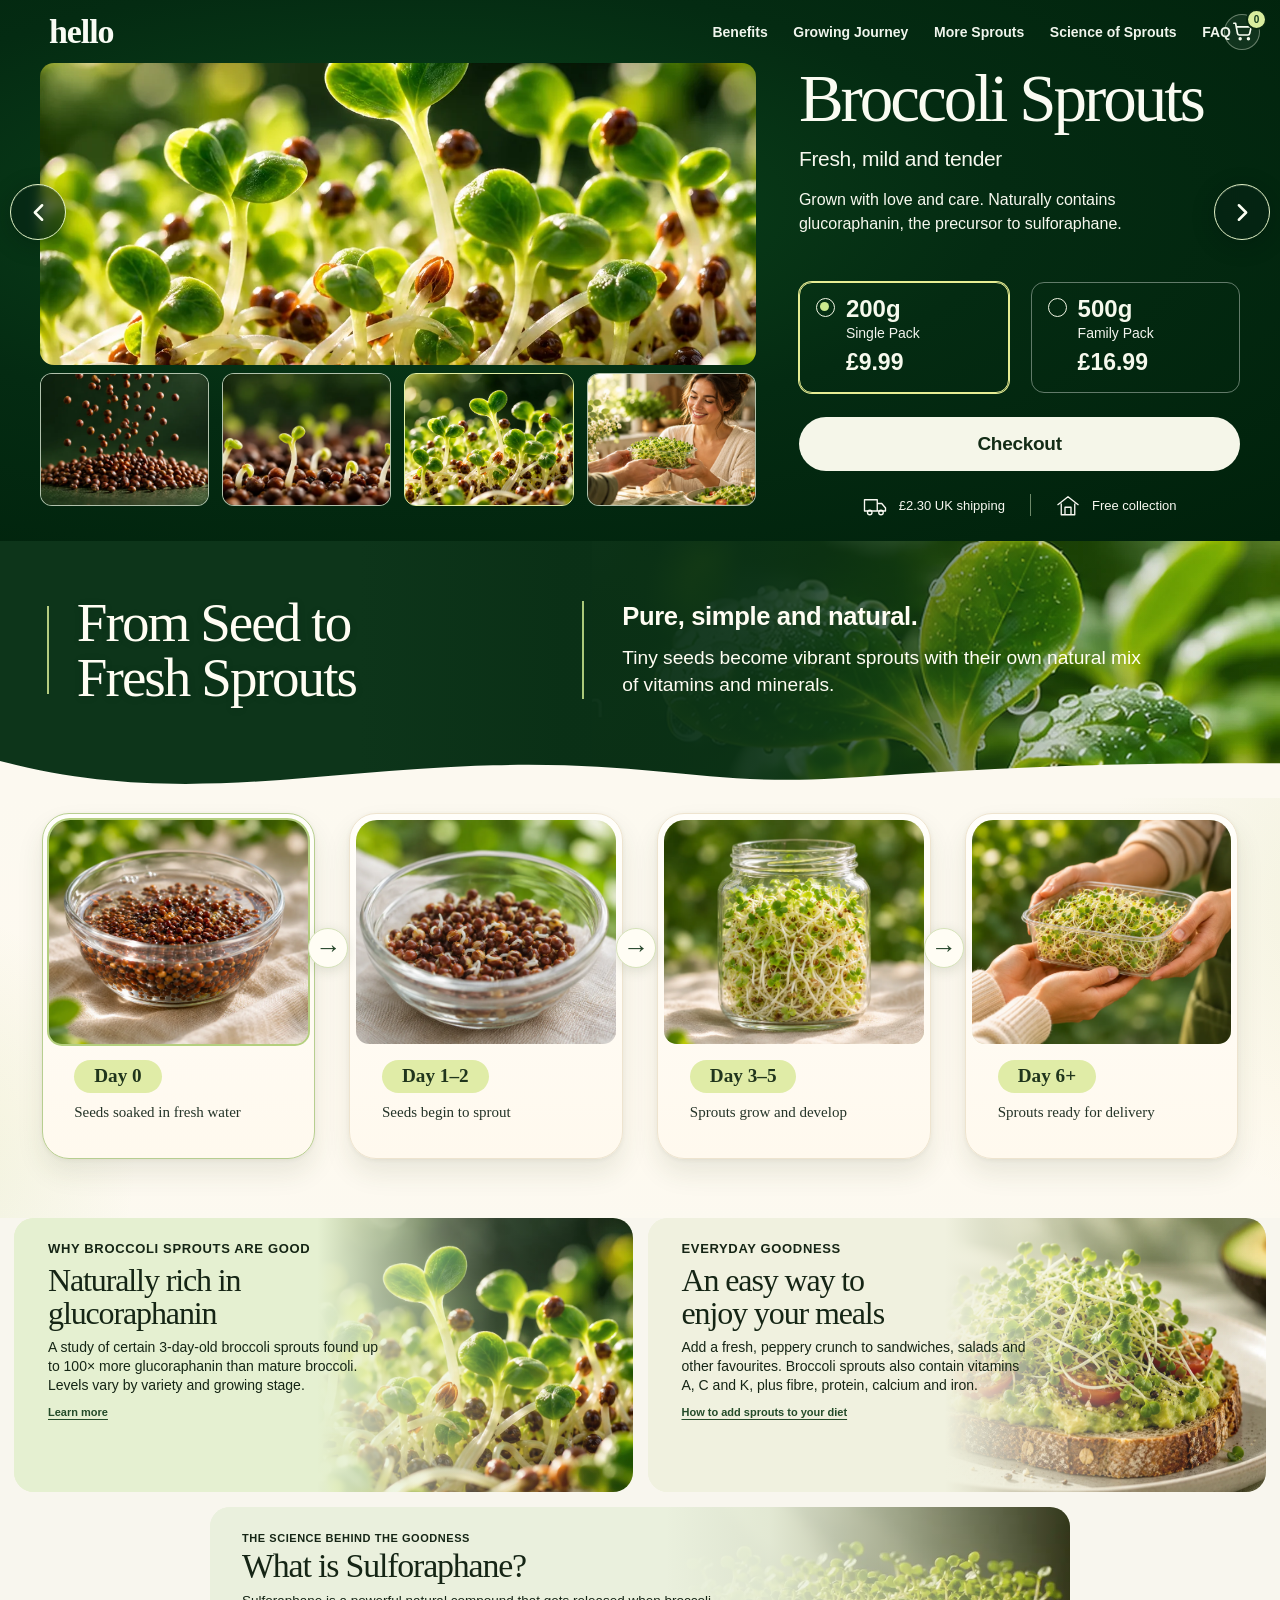
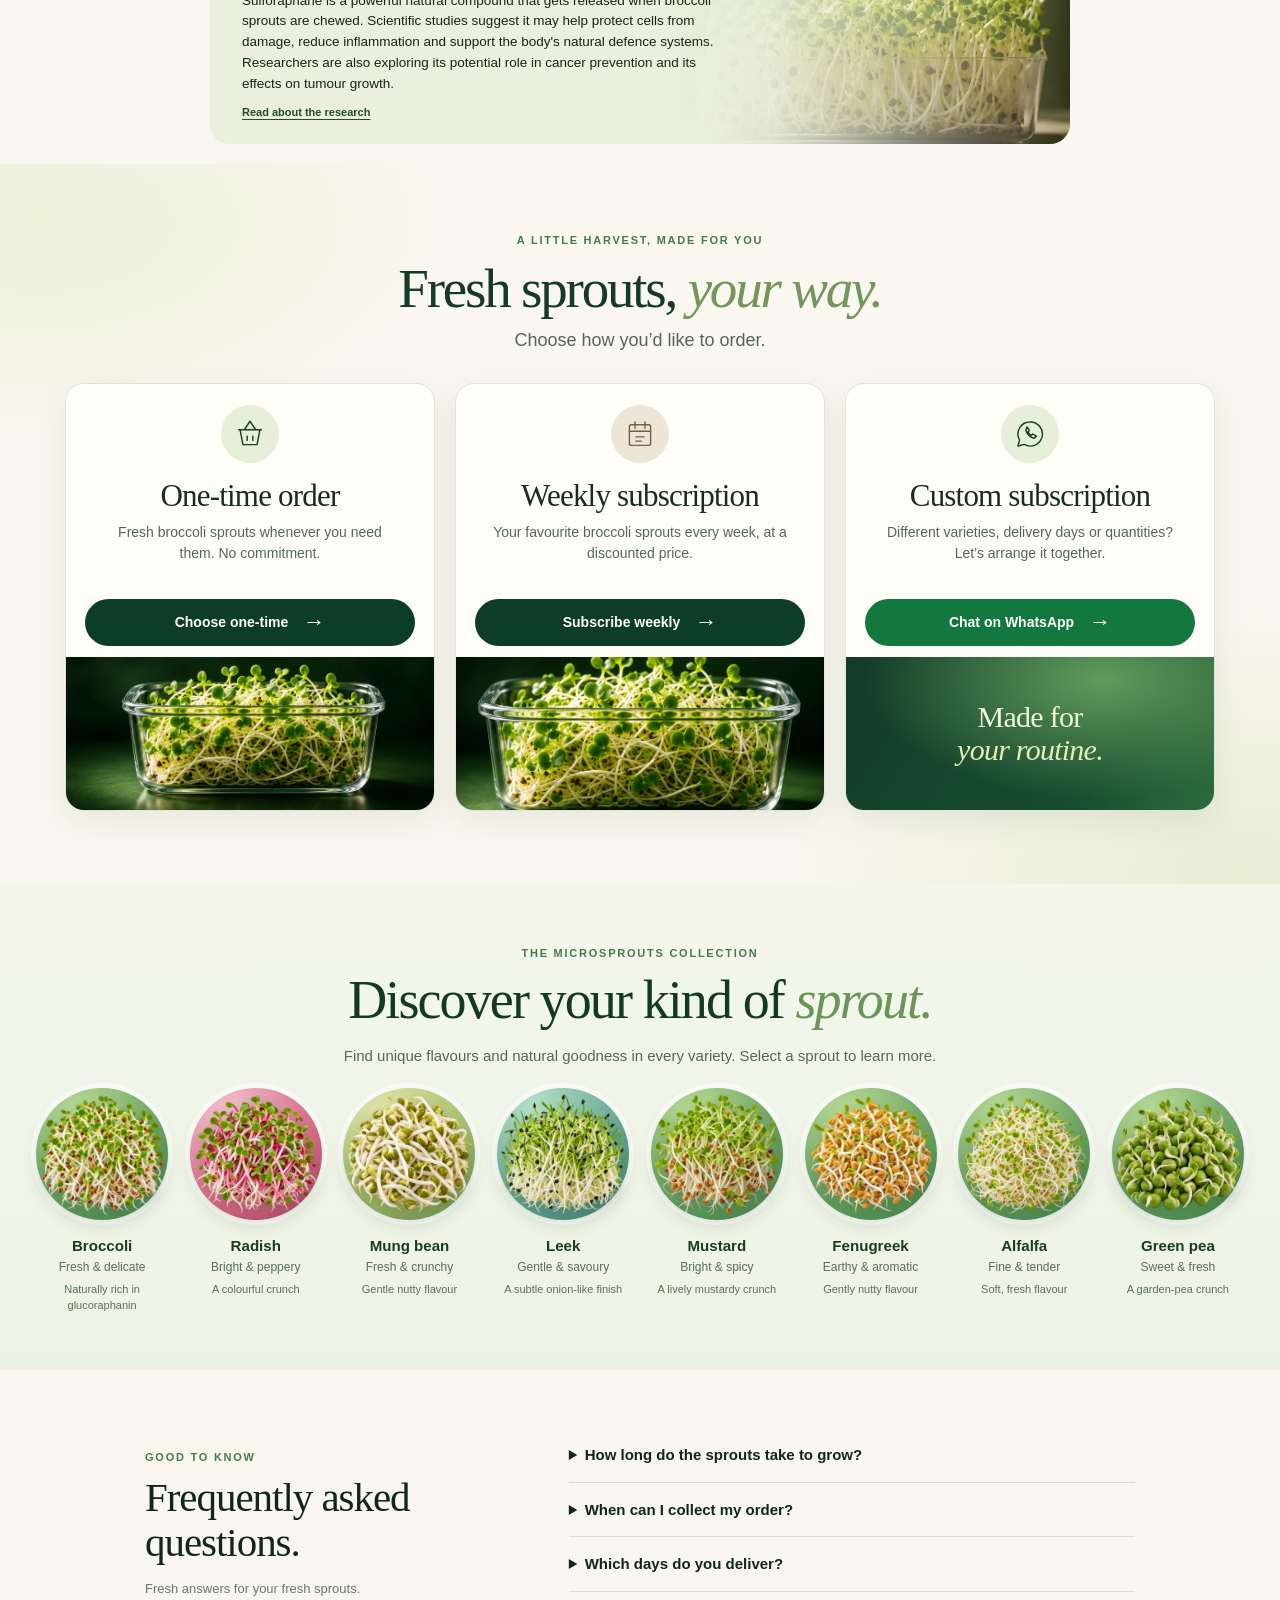
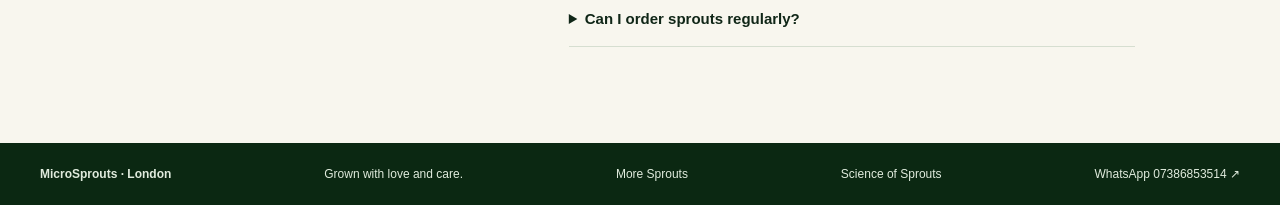
==== commit 0a6cf717: "Temporarily change homepage header wordmark to hello" ====
--- a/index.html
+++ b/index.html
@@ -26,7 +26,7 @@
 <main id="top">
   <div class="site-hero" id="hero" data-hero-variety="broccoli">
     <header class="comp-nav">
-      <a href="#top" class="wordmark">MicroSprouts</a>
+      <a href="#top" class="wordmark">hello</a>
       <nav aria-label="Main navigation">
         <ul class="comp-nav-links" id="nav-links">
           <li><a href="#benefits">Benefits</a></li>
--- a/growth-refresh.css
+++ b/growth-refresh.css
@@ -1,21 +1,59 @@
 /* MicroSprouts: Seed to Harvest — photographic card timeline.
    Scoped to the story banner and journey only; following sections stay intact. */
 .banner{
-  min-height:206px;
-  grid-template-columns:minmax(0,465px) minmax(0,1fr);
-  gap:clamp(26px,5.5vw,95px);
+  min-height:257px;
+  display:grid;
+  grid-template-columns:minmax(0,450px) minmax(0,570px);
+  gap:clamp(30px,4.3vw,75px);
   align-items:center;
-  padding:24px clamp(30px,6vw,106px) 56px;
+  padding:25px clamp(34px,6vw,106px) 64px;
+  position:relative;
   isolation:isolate;
   overflow:hidden;
+  color:#fffdf3;
+  /* Dedicated photographic crop of sharp, dew-covered sprouts from approved artwork. */
+  background:#10391e url("assets/story-banner-sprouts.webp") right center/auto 125% no-repeat;
 }
-.banner h2{font-size:clamp(40px,4.5vw,64px);line-height:1.02;position:relative}
+.banner::before{
+  content:"";position:absolute;z-index:0;inset:0;pointer-events:none;
+  background:linear-gradient(90deg,
+    #0d351a 0%,#0d351a 28%,rgba(10,48,22,.99) 44%,
+    rgba(10,48,22,.93) 59%,rgba(10,49,21,.70) 70%,
+    rgba(10,49,21,.20) 83%,rgba(10,49,21,0) 100%);
+}
+.banner>*{position:relative;z-index:2}
+.banner h2{
+  font-size:clamp(40px,4.3vw,64px);
+  line-height:1.01;letter-spacing:-.035em;
+  position:relative;
+  text-shadow:0 1px 8px rgba(2,25,9,.12);
+}
 .banner h2::before{
-  content:"";position:absolute;left:-28px;top:11%;bottom:12%;width:2px;
+  content:"";position:absolute;left:-30px;top:10%;bottom:11%;width:2px;
   background:#b4cc80;
 }
-.banner p{font-size:clamp(17px,1.35vw,21px);line-height:1.4;max-width:450px;border-left:1px solid #d6e9b9a6;padding-left:clamp(18px,2.8vw,40px)}
-.banner>*{z-index:2}
+.banner__copy{
+  border-left:2px solid #abc97a;
+  padding-left:clamp(24px,3vw,43px);
+  max-width:590px;
+}
+.banner .banner__copy p{
+  margin:0;padding:0;border:0;max-width:none;
+  color:#fffdf3;
+}
+.banner .banner__copy p.banner__lead{
+  font-family:inherit;
+  font-size:clamp(19px,2vw,27px);
+  font-weight:700;letter-spacing:-.014em;
+  line-height:1.22;
+  margin:0 0 13px;
+}
+.banner .banner__copy p.banner__description{
+  font-family:inherit;
+  font-size:clamp(16px,1.5vw,21px);
+  line-height:1.4;
+  max-width:520px;
+}
 .banner::after{
   content:"";position:absolute;z-index:1;pointer-events:none;left:0;right:0;bottom:-1px;height:58px;
   background:url("data:image/svg+xml,%3Csvg xmlns='http://www.w3.org/2000/svg' viewBox='0 0 1440 70' preserveAspectRatio='none'%3E%3Cpath fill='%23fcf9f0' d='M0 24 C190 78 342 38 535 30 S793 55 942 45 S1202 26 1440 27 L1440 70 L0 70 Z'/%3E%3C/svg%3E") center bottom/100% 100% no-repeat;
@@ -77,16 +115,23 @@
   box-shadow:0 3px 13px rgba(30,54,19,.13);pointer-events:none;
 }
 @media(max-width:1000px){
-  .banner{grid-template-columns:minmax(0,1fr) minmax(0,1fr);gap:22px}
+  .banner{grid-template-columns:minmax(0,1fr) minmax(0,1.13fr);gap:22px}
+  .banner::before{background:linear-gradient(90deg,#0d351a 0%,rgba(10,48,22,.96) 56%,rgba(10,49,21,.64) 83%,rgba(10,49,21,.3) 100%)}
+  .banner__copy{padding-left:22px}
+  .banner .banner__copy p.banner__lead{font-size:clamp(18px,2.7vw,23px)}
+  .banner .banner__copy p.banner__description{font-size:clamp(15px,1.9vw,18px)}
   .growth-grid{grid-template-columns:repeat(2,minmax(0,1fr));gap:25px;max-width:780px}
   .growth-item:not(:last-child)::after{display:none}
   .growth-image{aspect-ratio:1.44}
 }
 @media(max-width:600px){
-  .banner{display:block;min-height:0;padding:26px 23px 53px}
+  .banner{display:block;min-height:0;padding:29px 23px 64px;background-position:right center;background-size:auto 110%}
+  .banner::before{background:linear-gradient(90deg,rgba(8,42,18,.98) 0%,rgba(8,42,18,.94) 45%,rgba(8,42,18,.70) 82%,rgba(8,42,18,.56) 100%)}
   .banner h2{font-size:clamp(35px,8.2vw,47px)}
   .banner h2::before{display:none}
-  .banner p{font-size:14px;border-left:0;padding:0;margin:12px 0 0;max-width:320px}
+  .banner__copy{border-left:0;padding:0;margin-top:18px}
+  .banner .banner__copy p.banner__lead{font-size:19px;line-height:1.24;margin-bottom:8px}
+  .banner .banner__copy p.banner__description{font-size:15px;line-height:1.44;max-width:340px}
   .banner::after{height:31px}
   .growth-section{padding:14px 13px 40px}
   .growth-intro{margin-top:22px;font-size:14px}
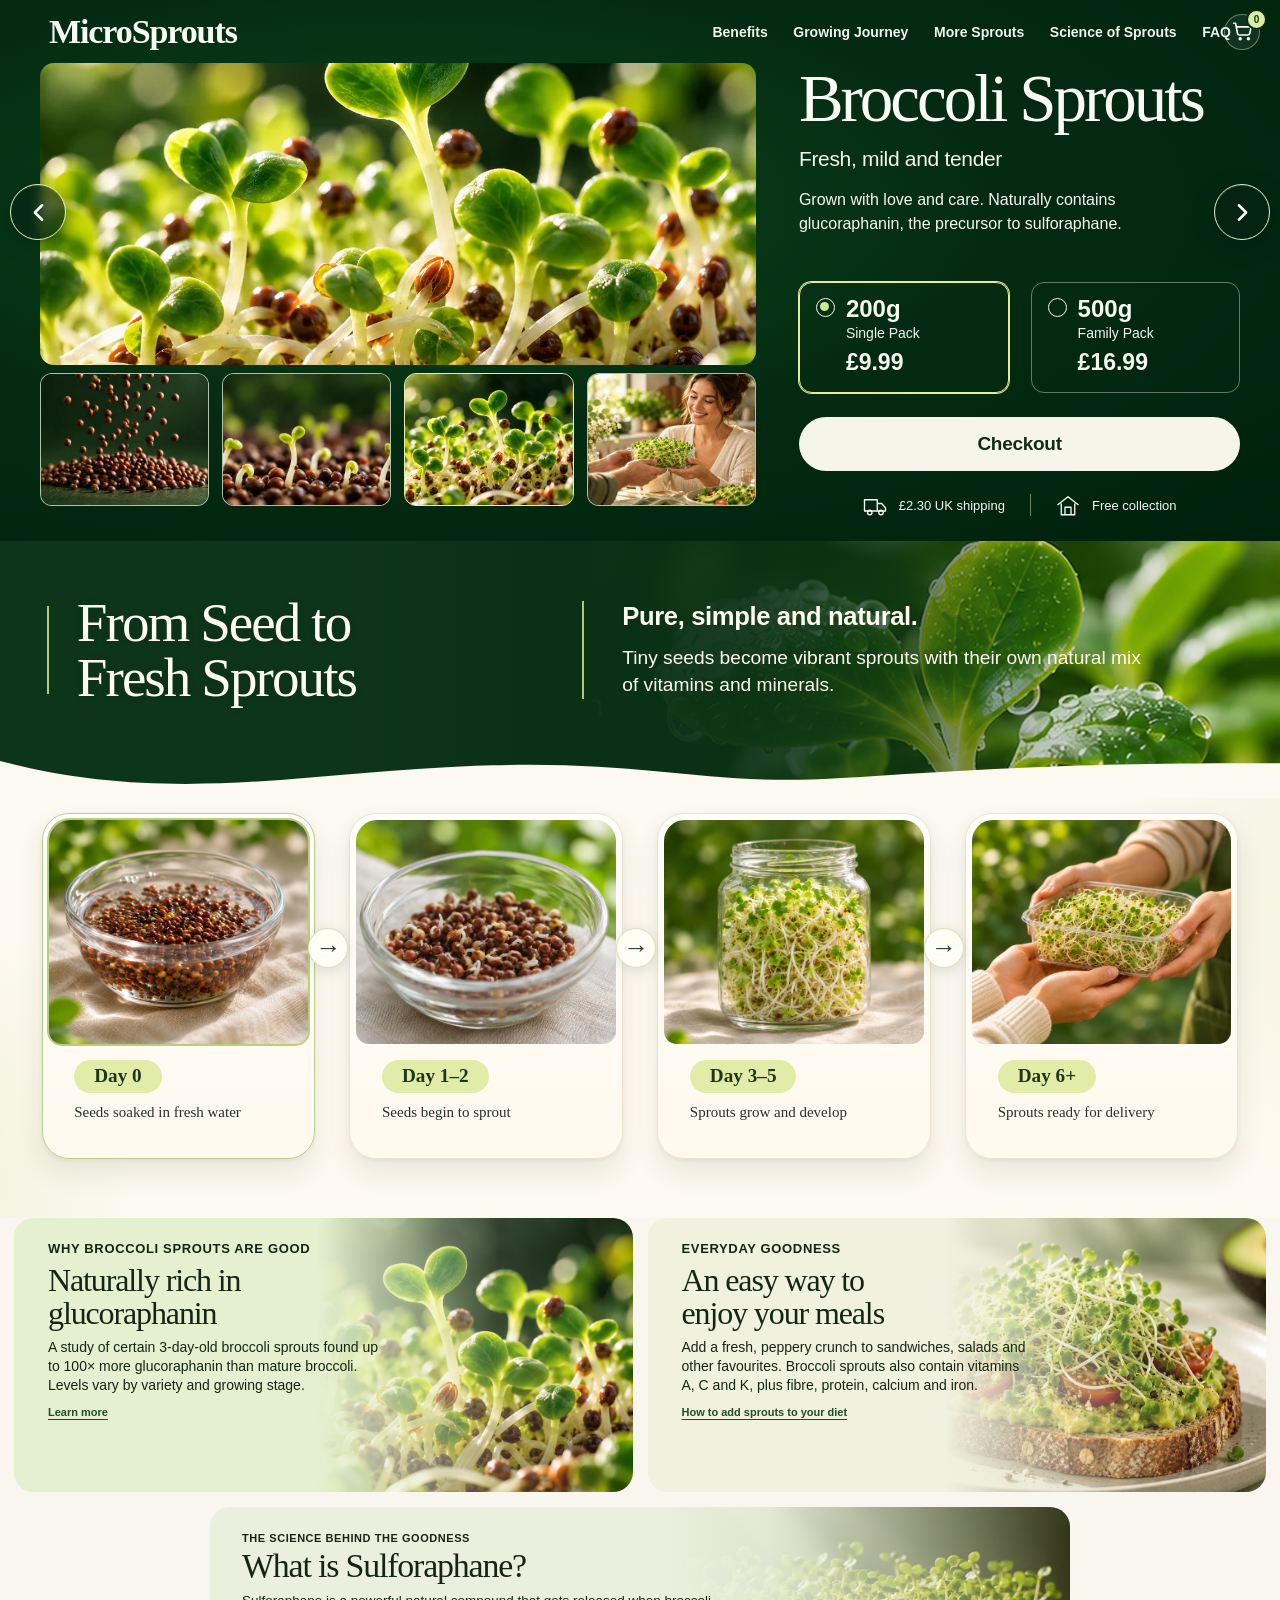
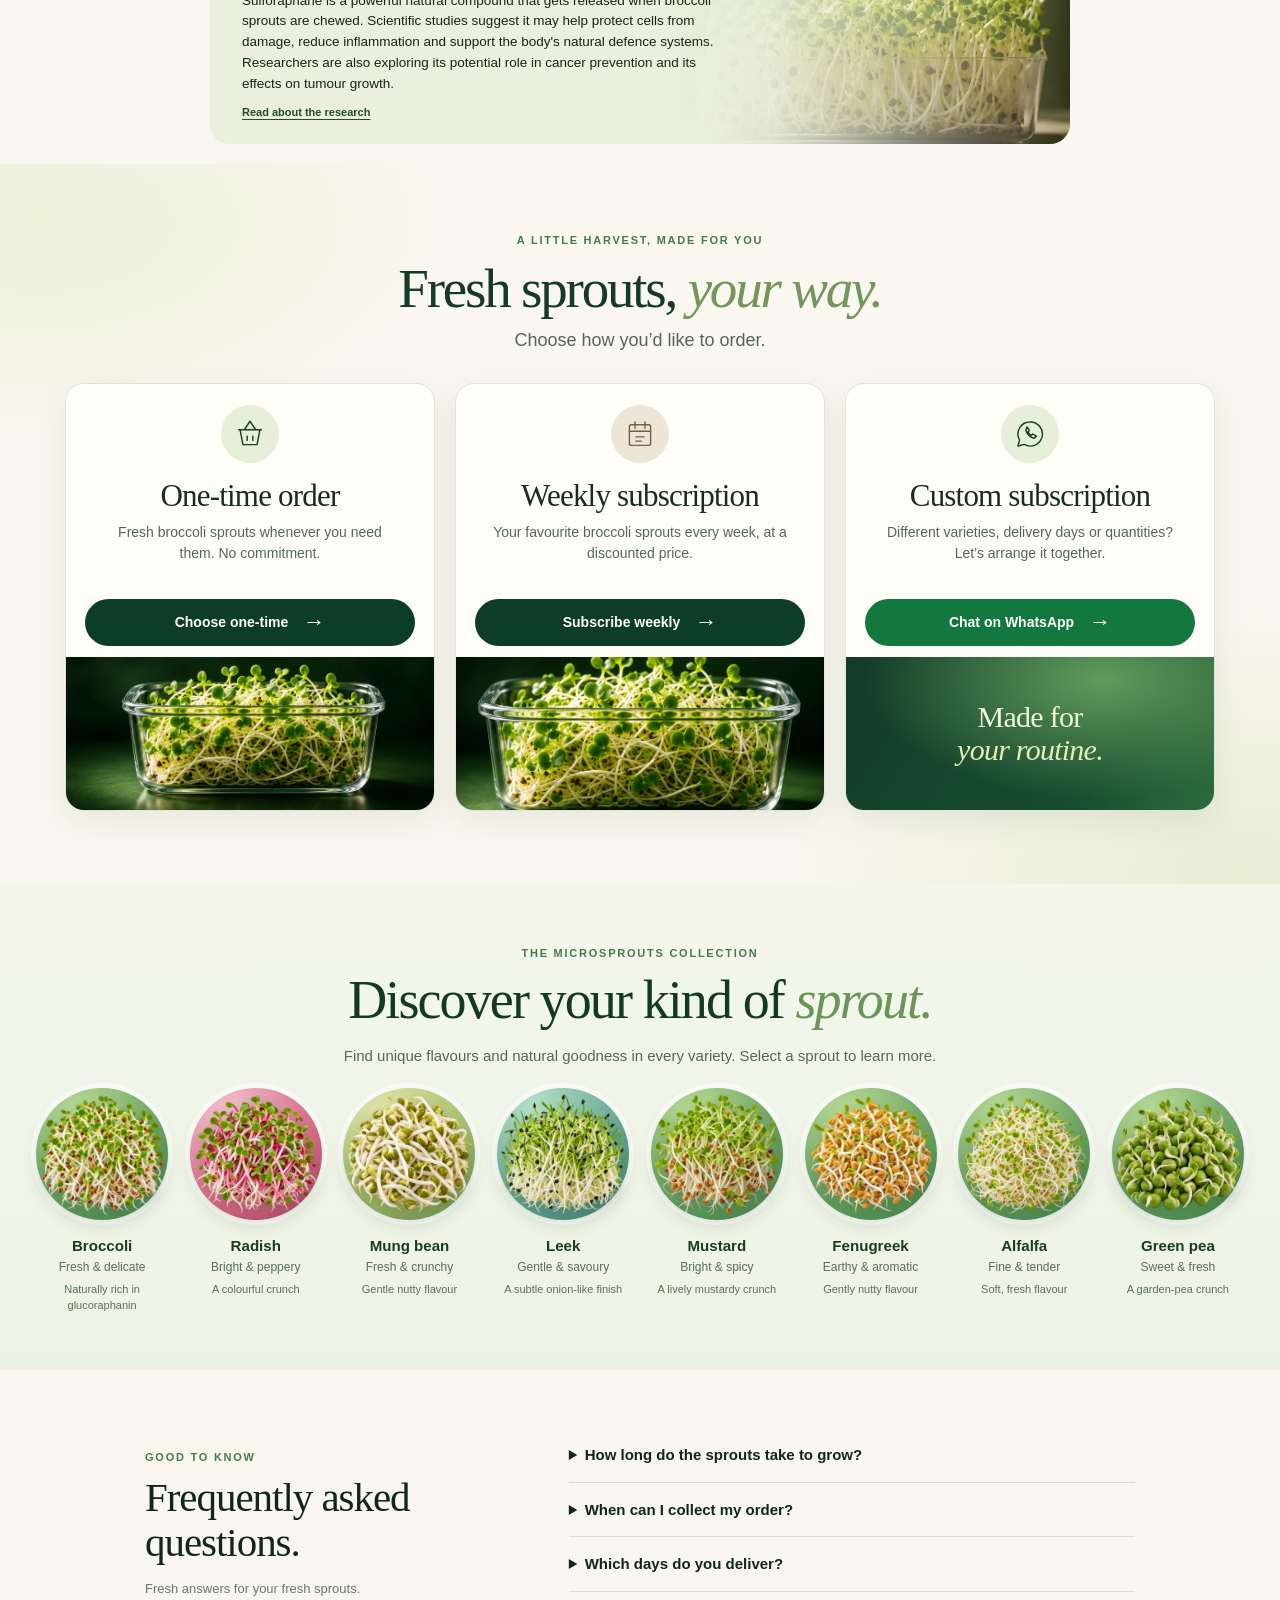
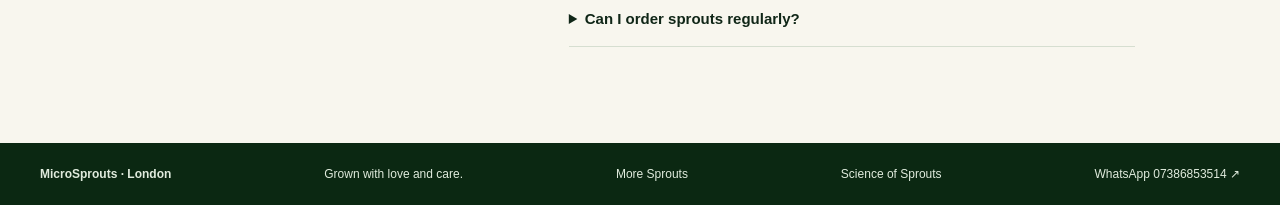
==== commit a60a5ca7: "Restore MicroSprouts homepage wordmark after temporary hello test" ====
--- a/index.html
+++ b/index.html
@@ -26,7 +26,7 @@
 <main id="top">
   <div class="site-hero" id="hero" data-hero-variety="broccoli">
     <header class="comp-nav">
-      <a href="#top" class="wordmark">hello</a>
+      <a href="#top" class="wordmark">MicroSprouts</a>
       <nav aria-label="Main navigation">
         <ul class="comp-nav-links" id="nav-links">
           <li><a href="#benefits">Benefits</a></li>
